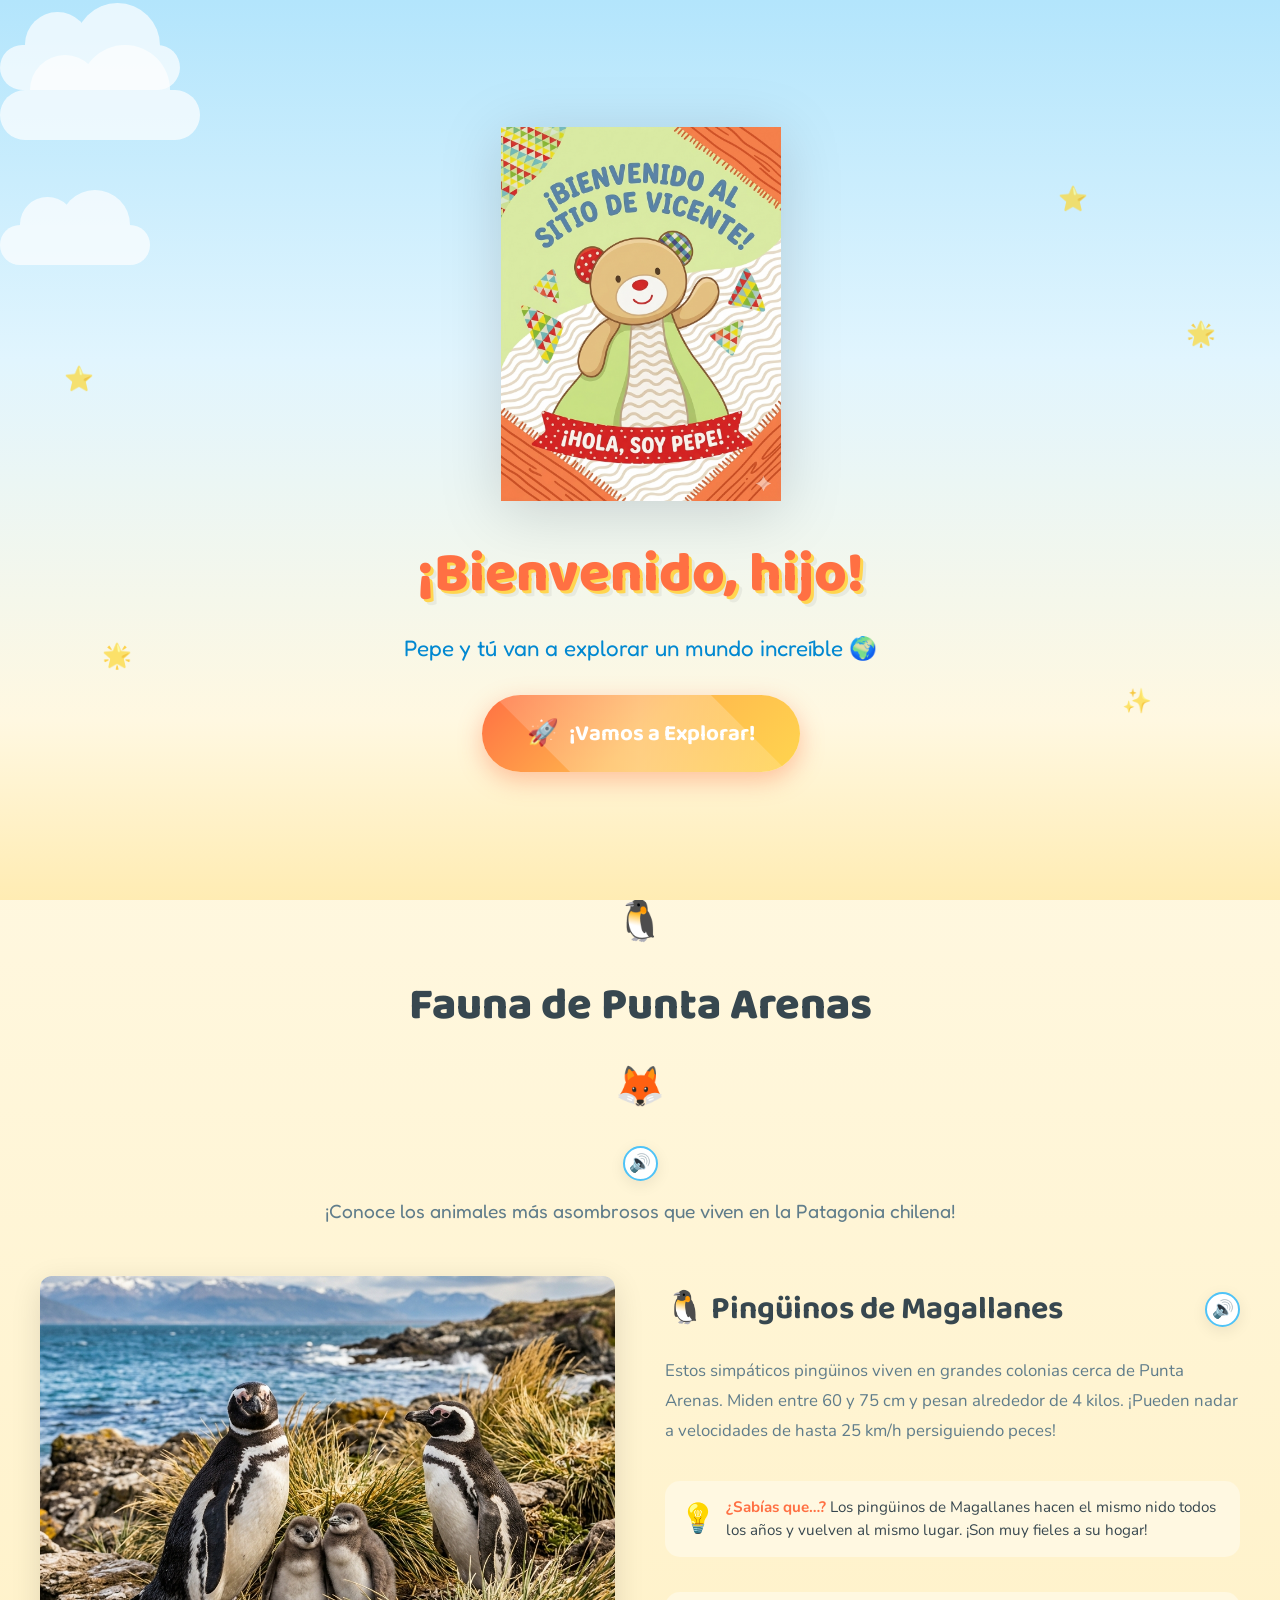
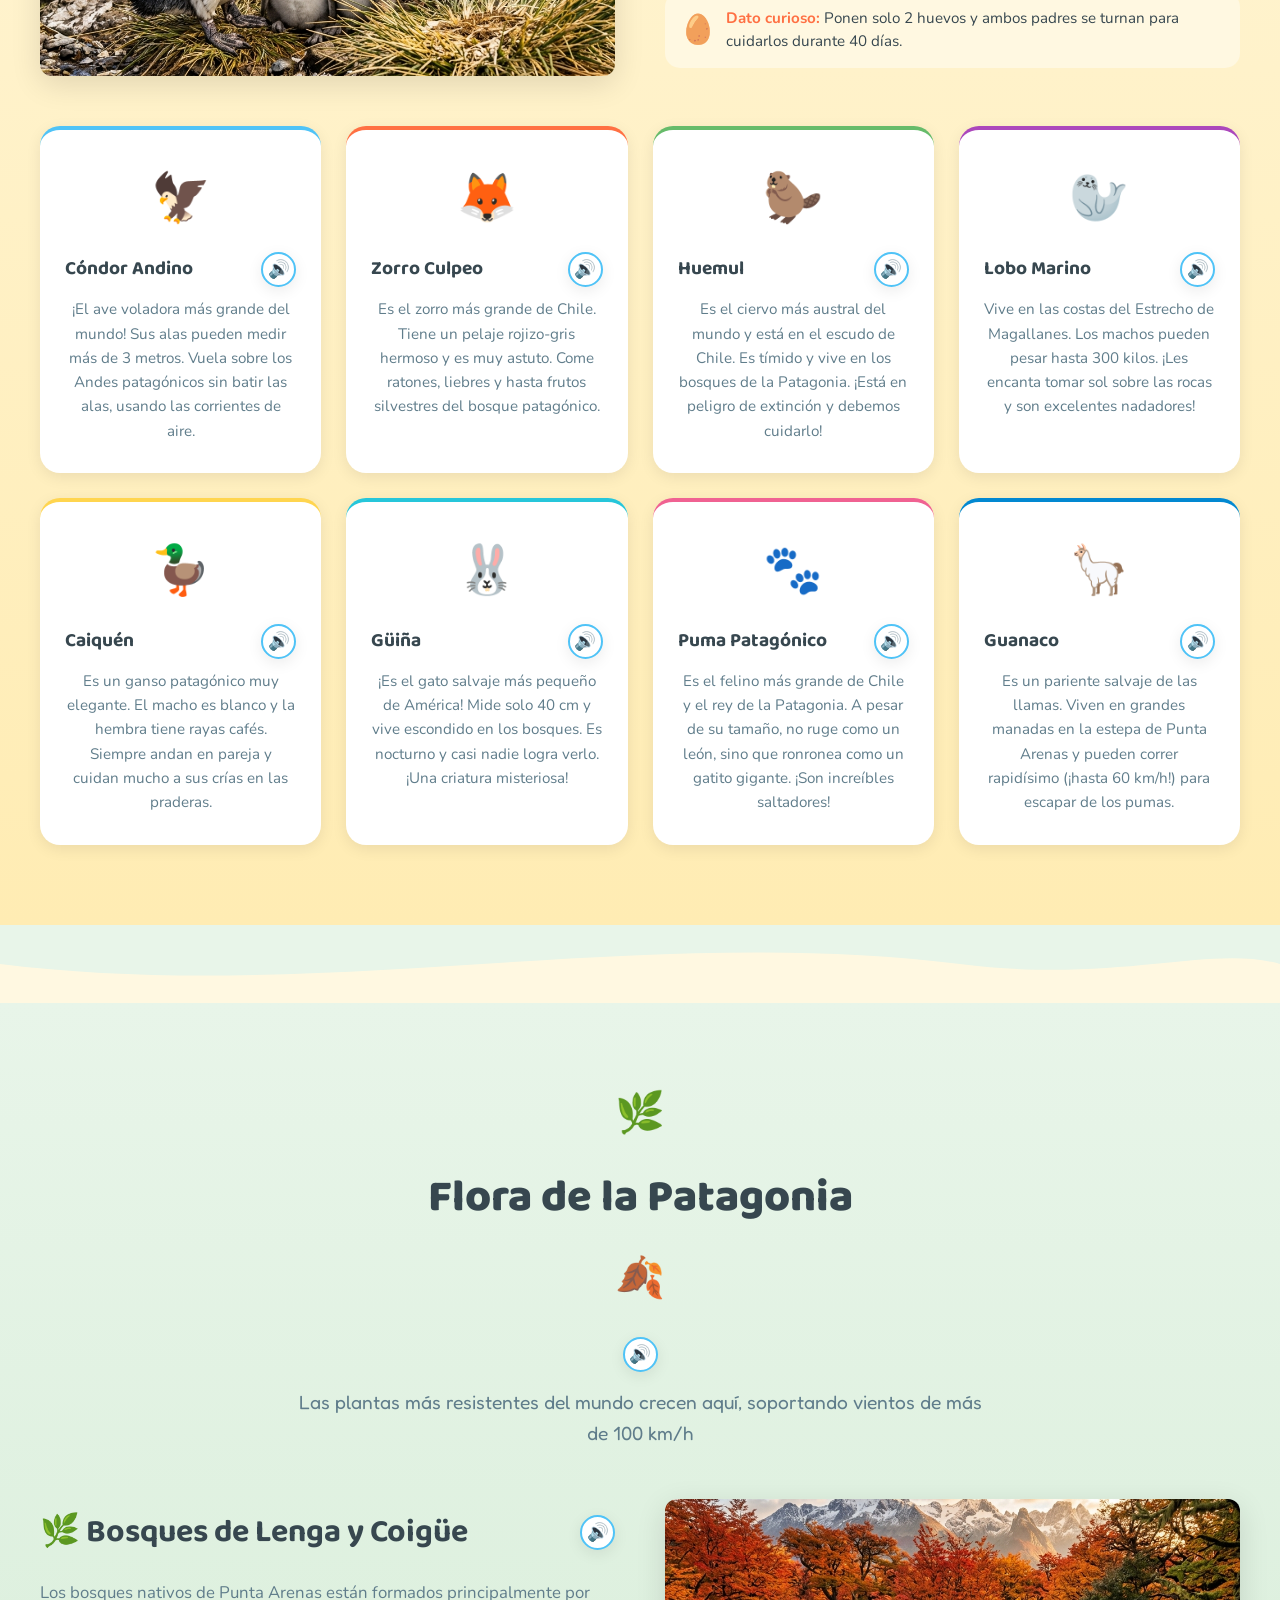
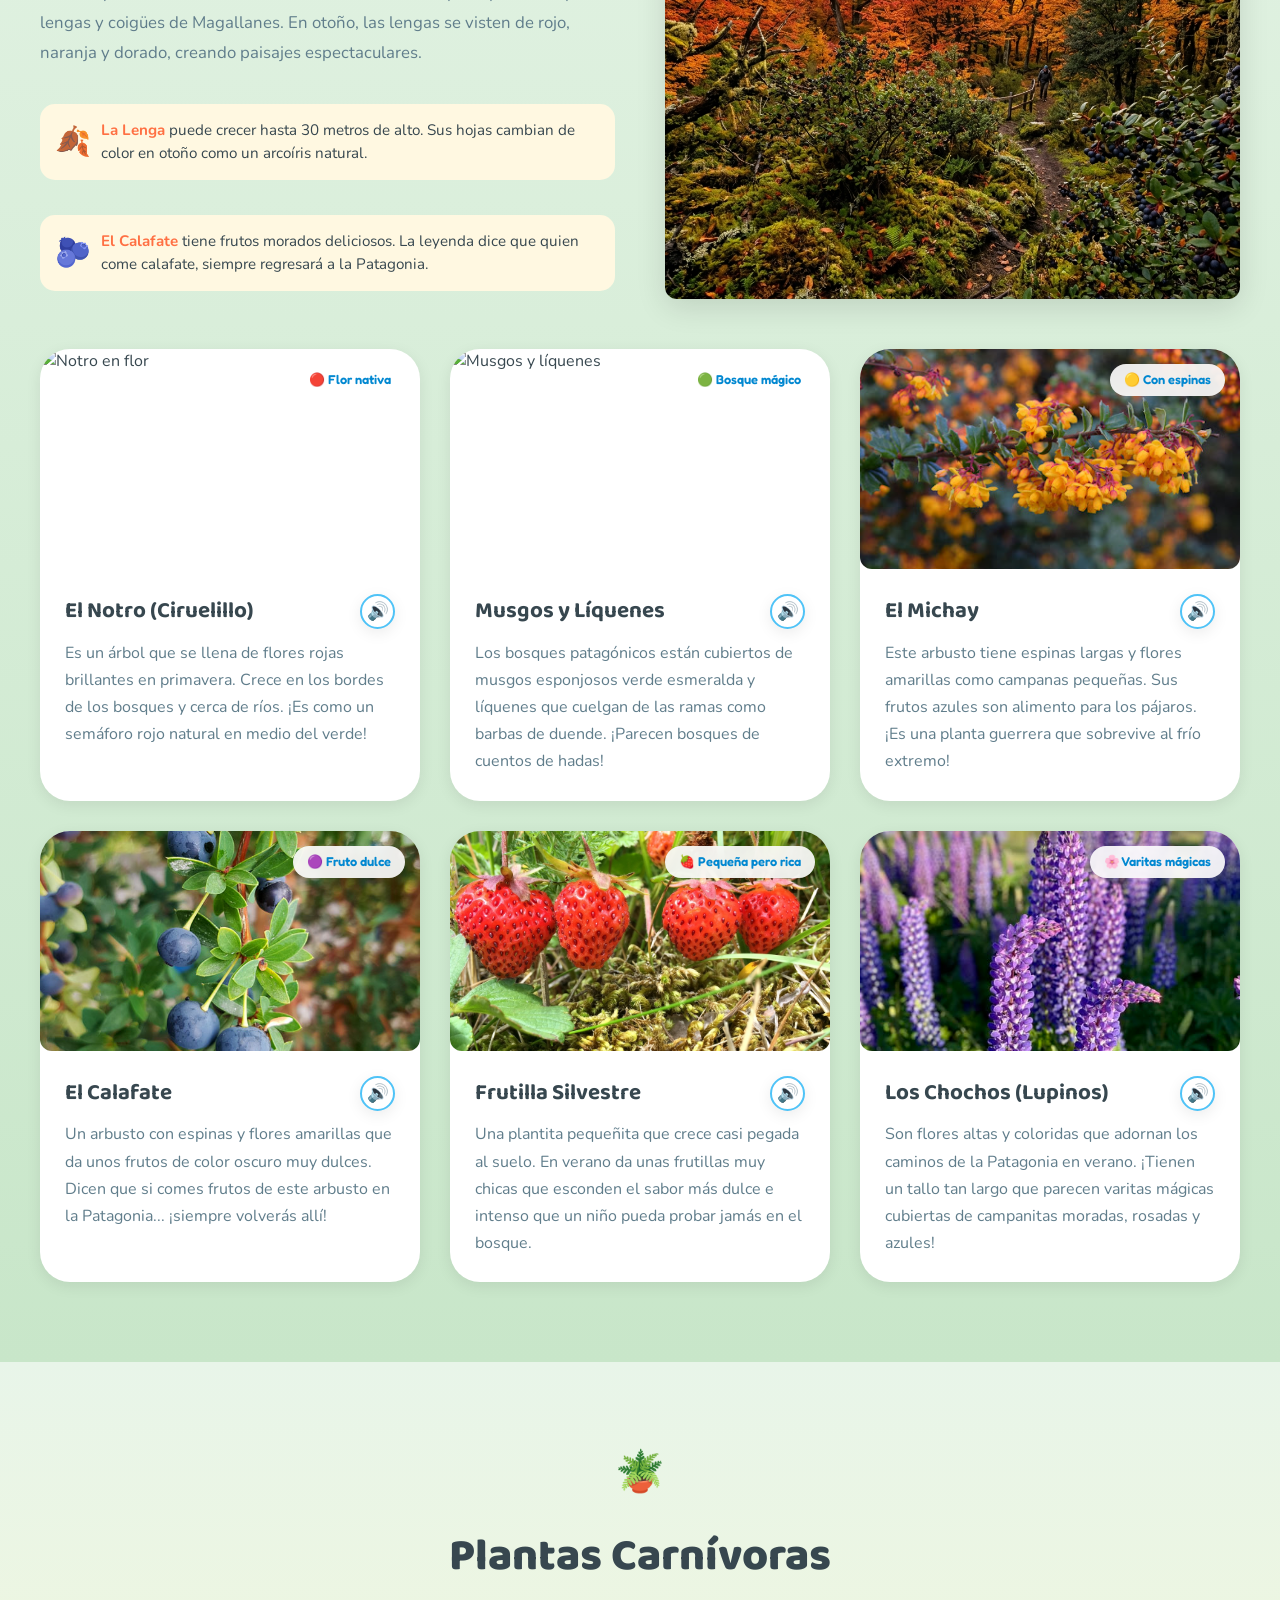
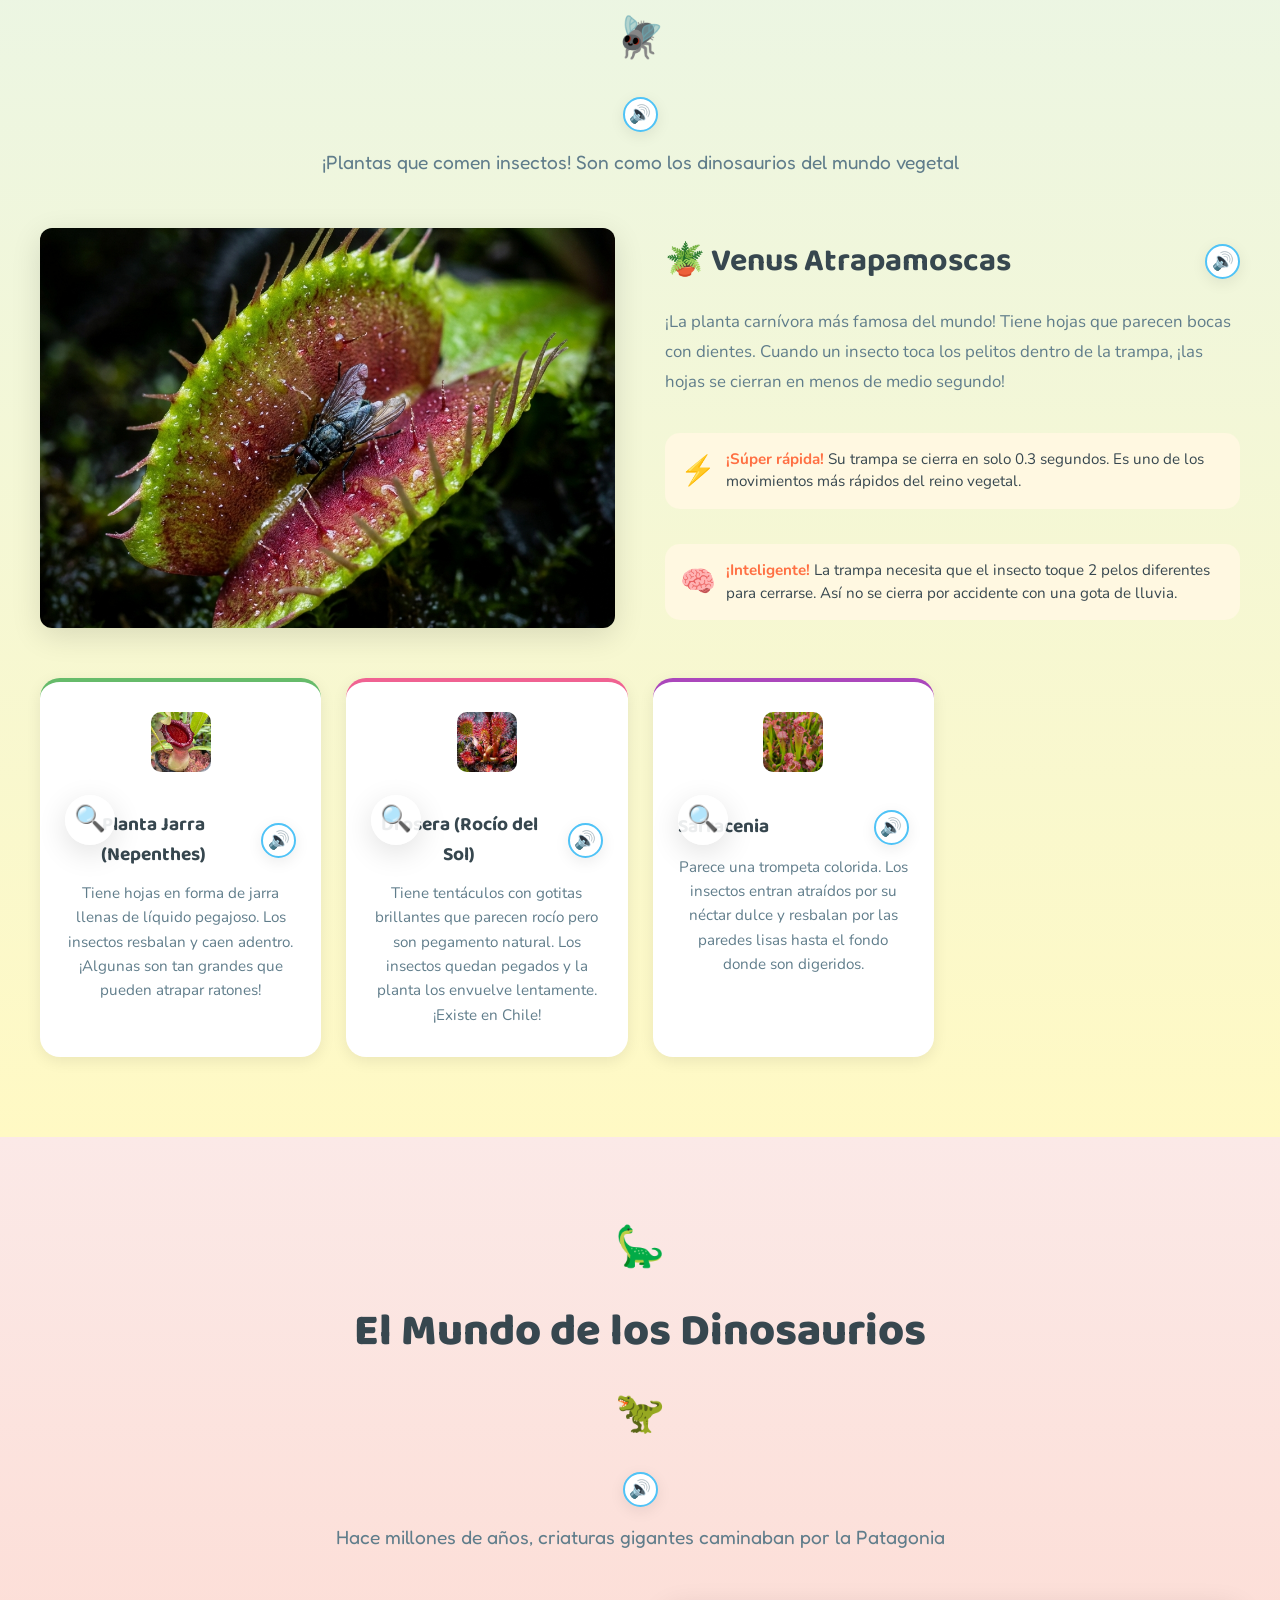
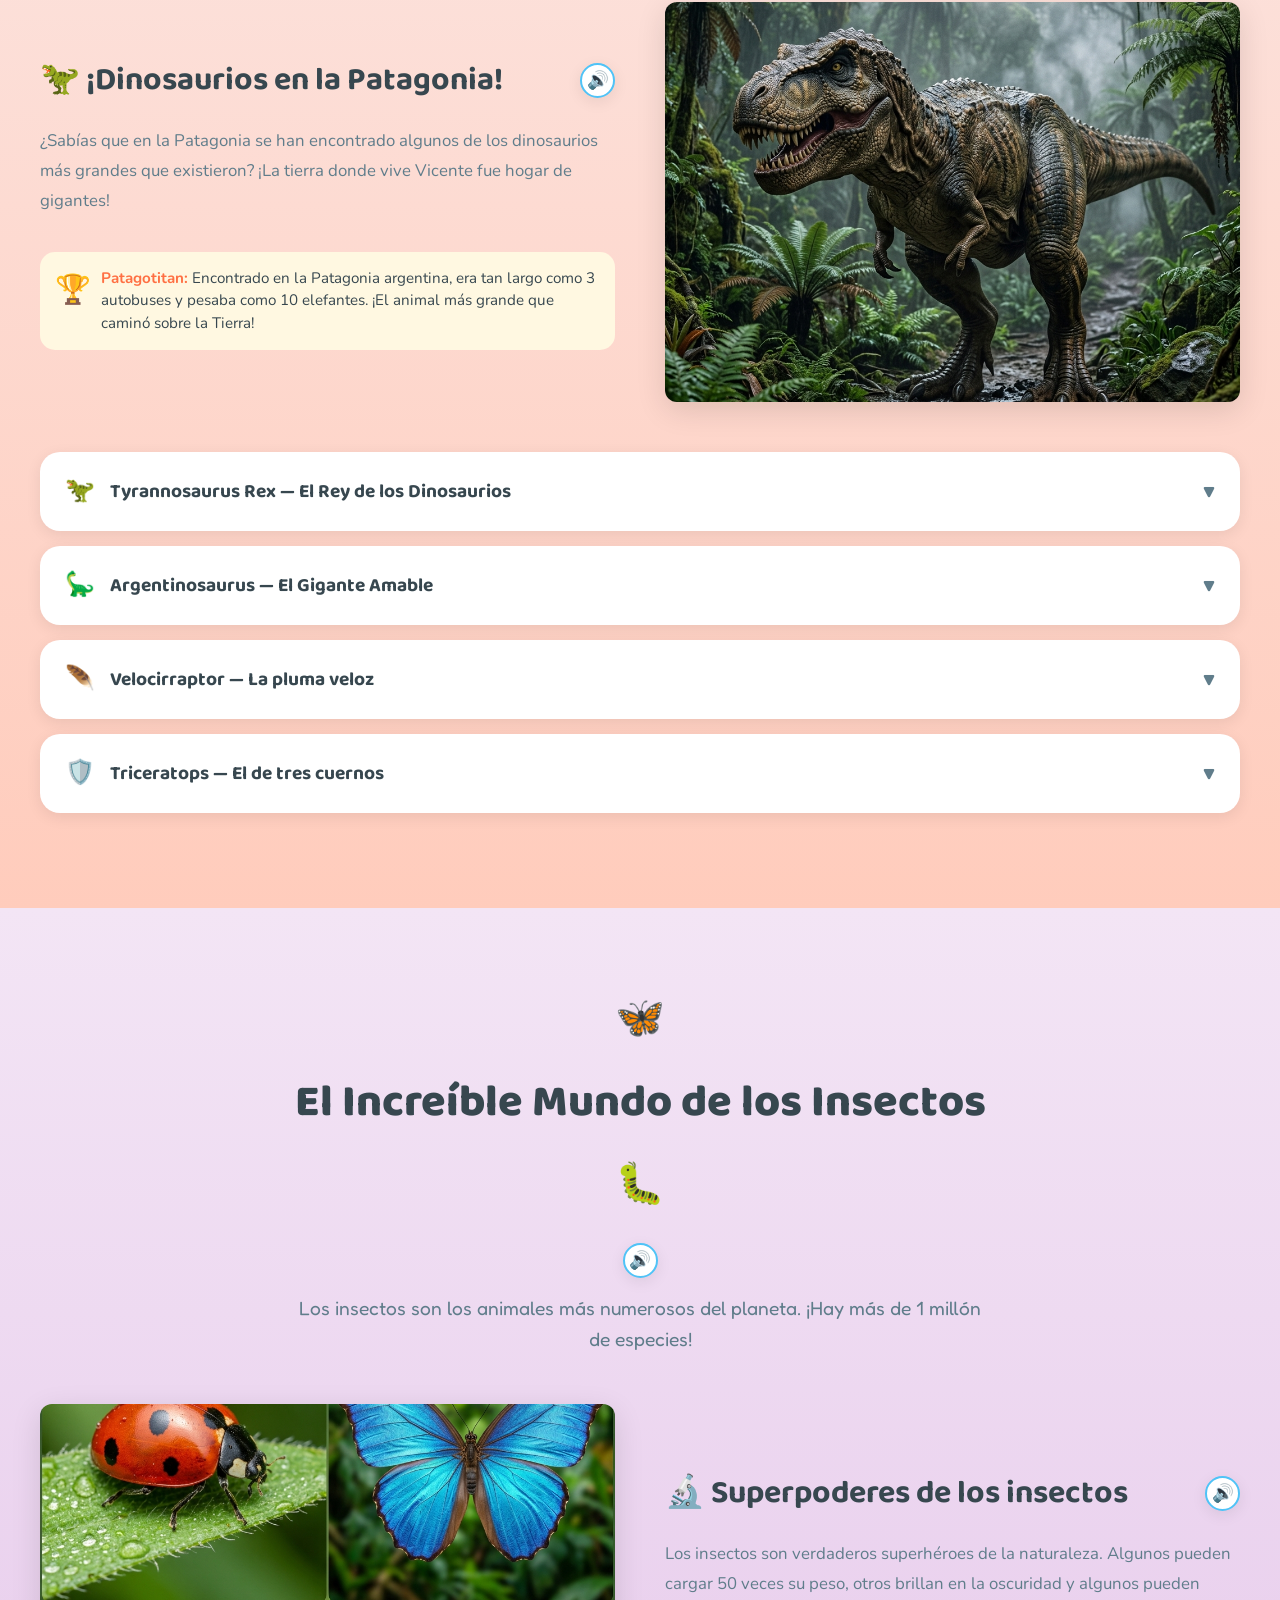
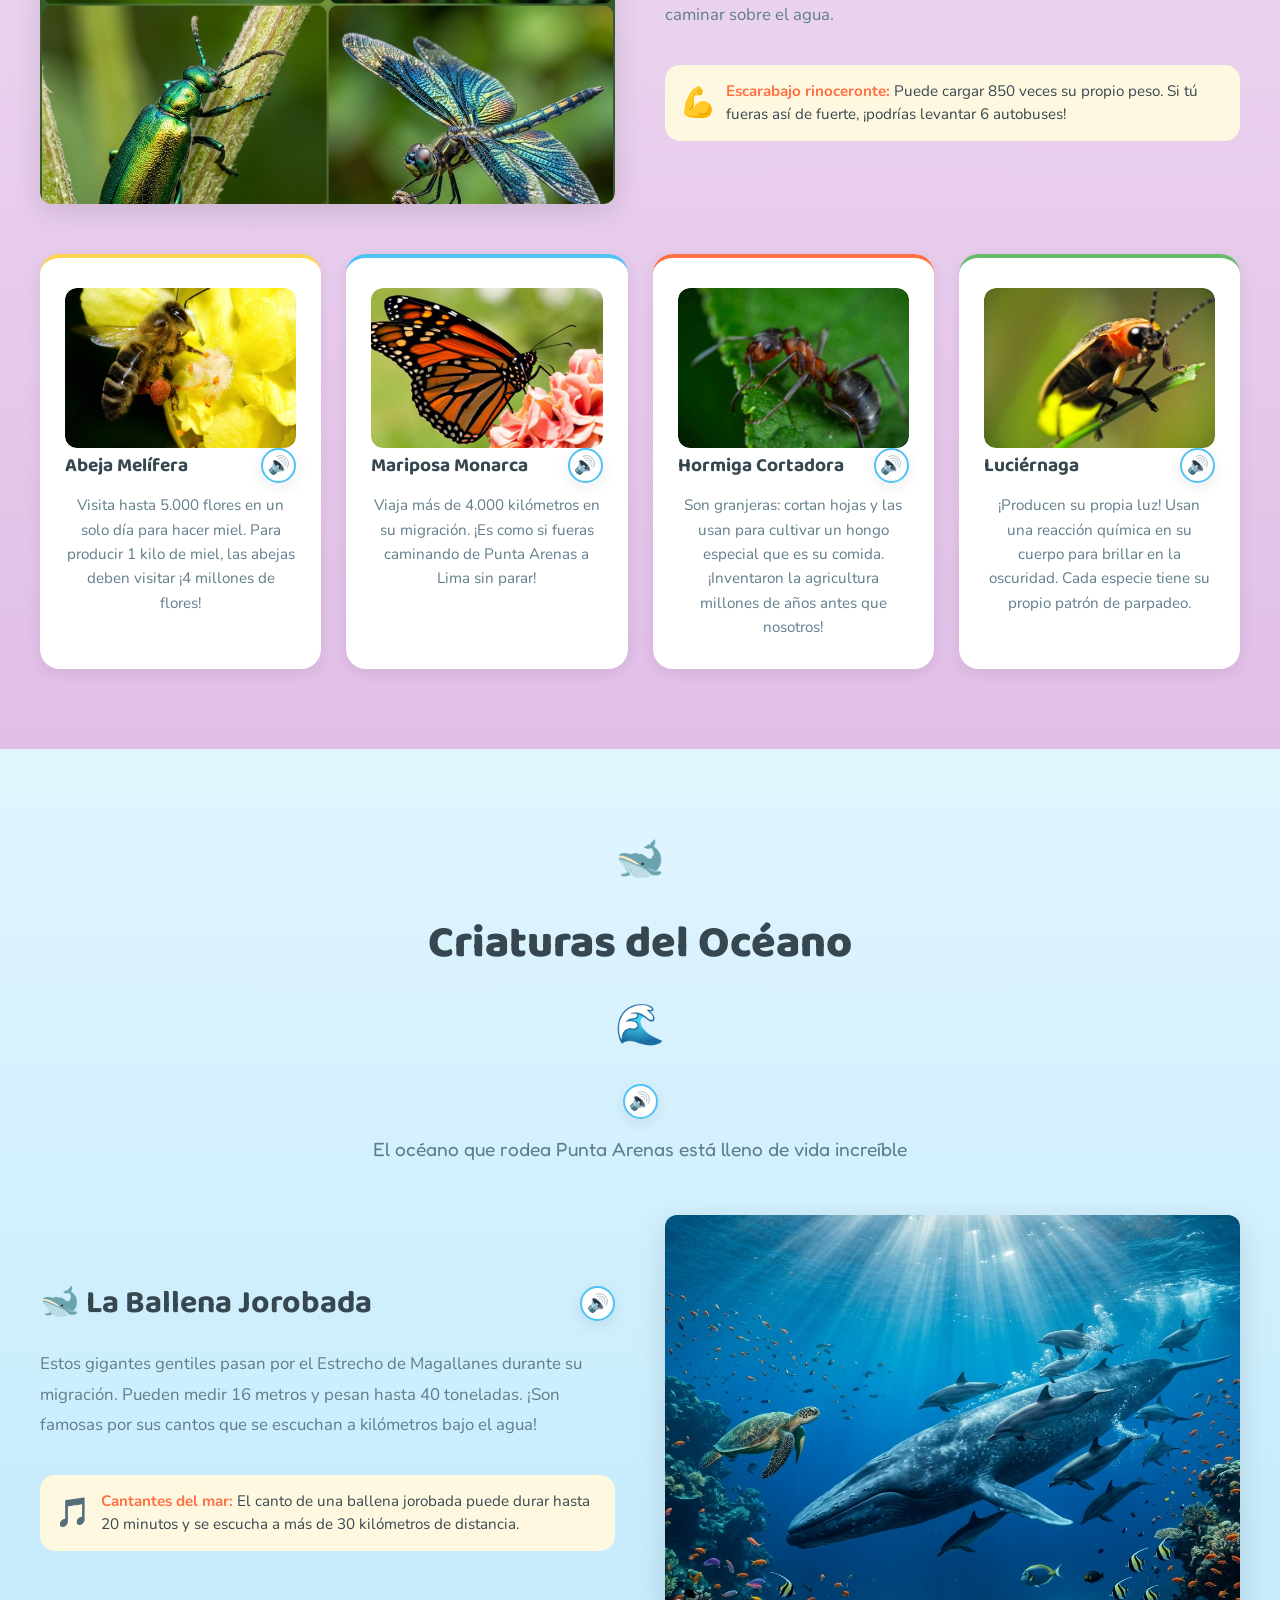
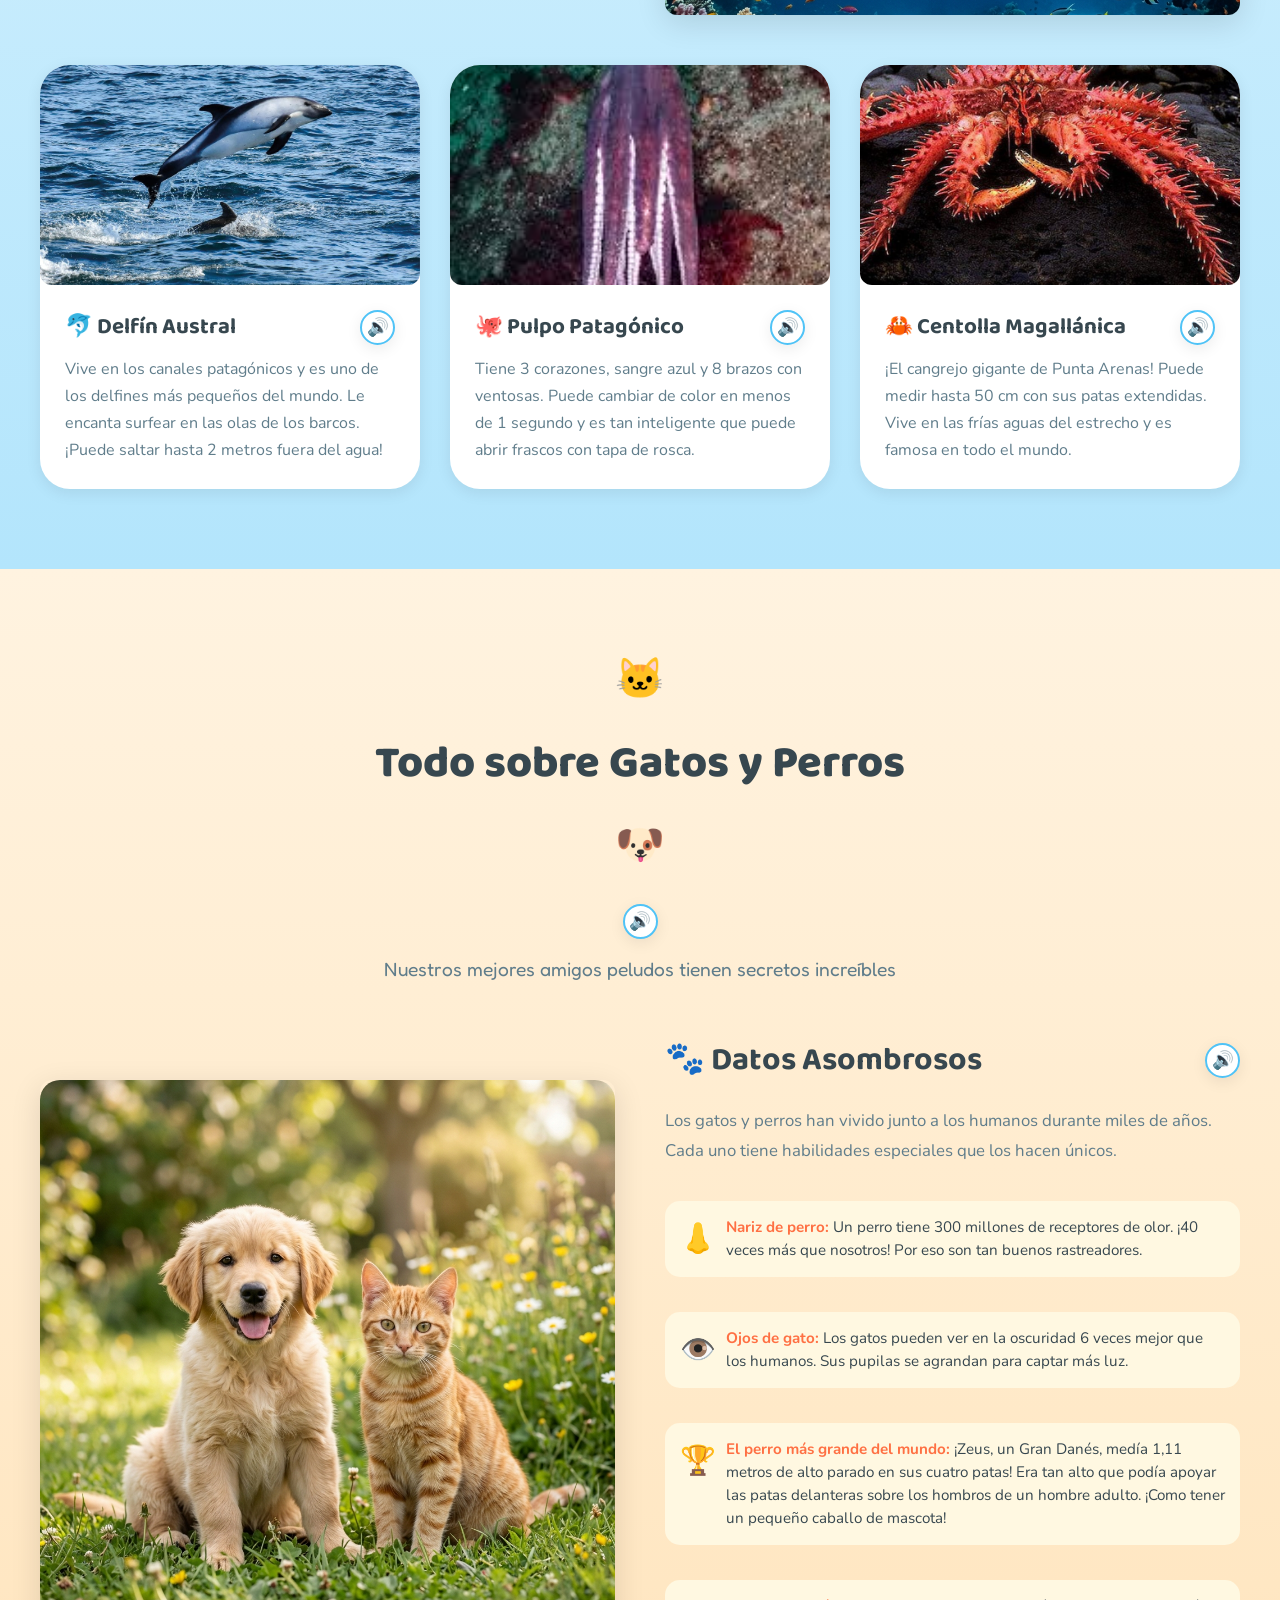
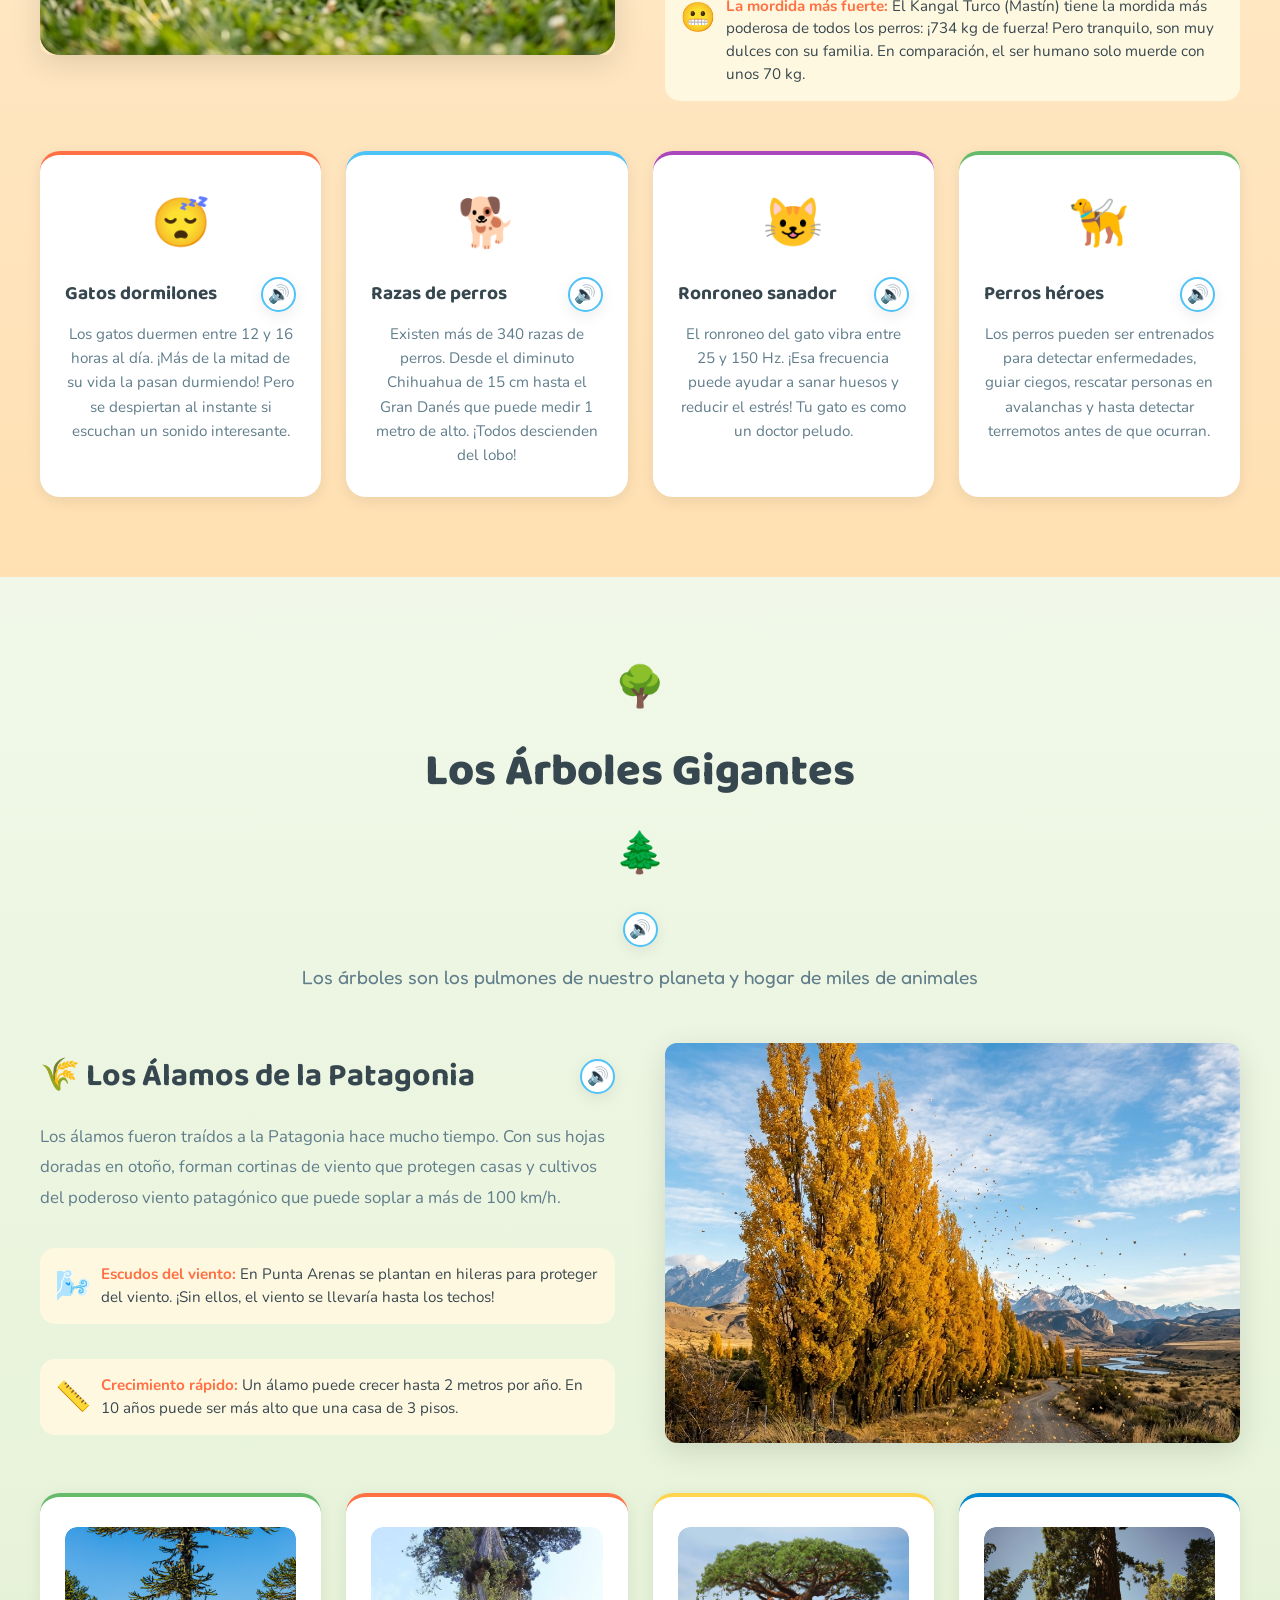
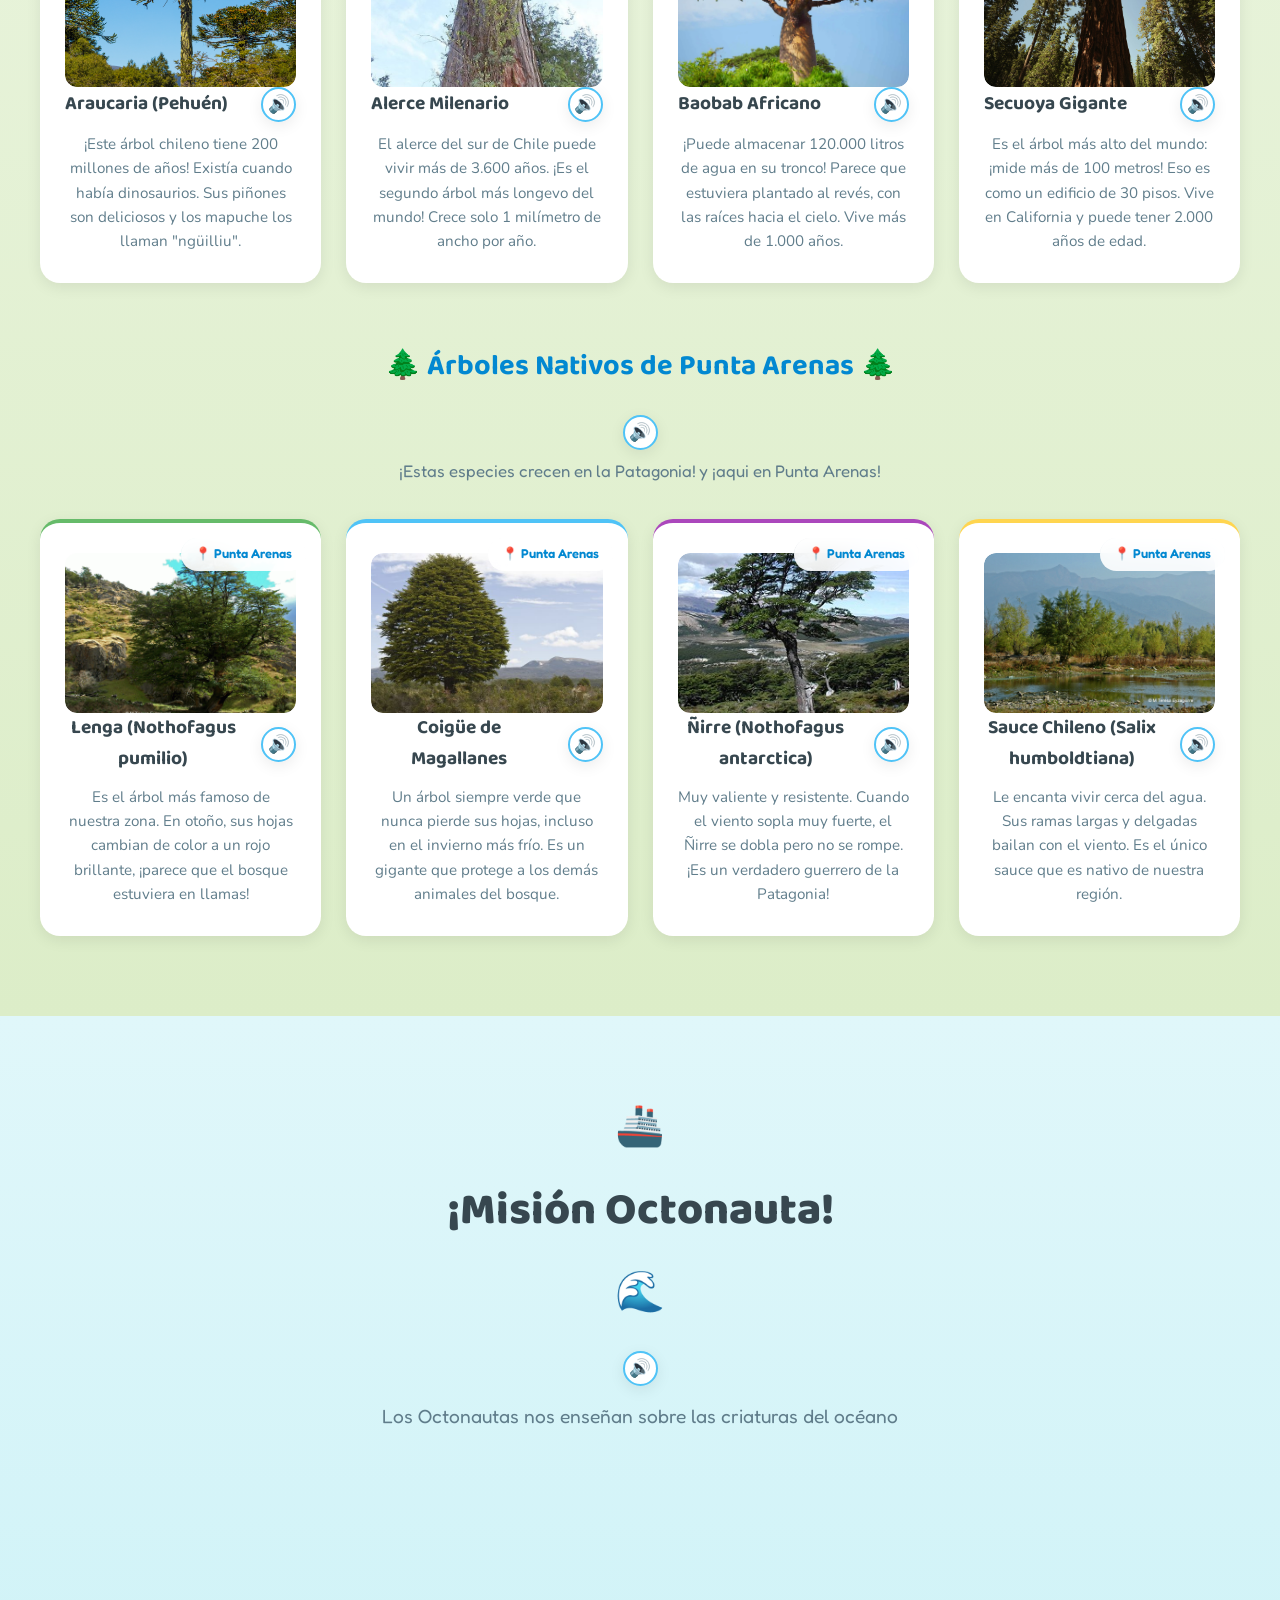
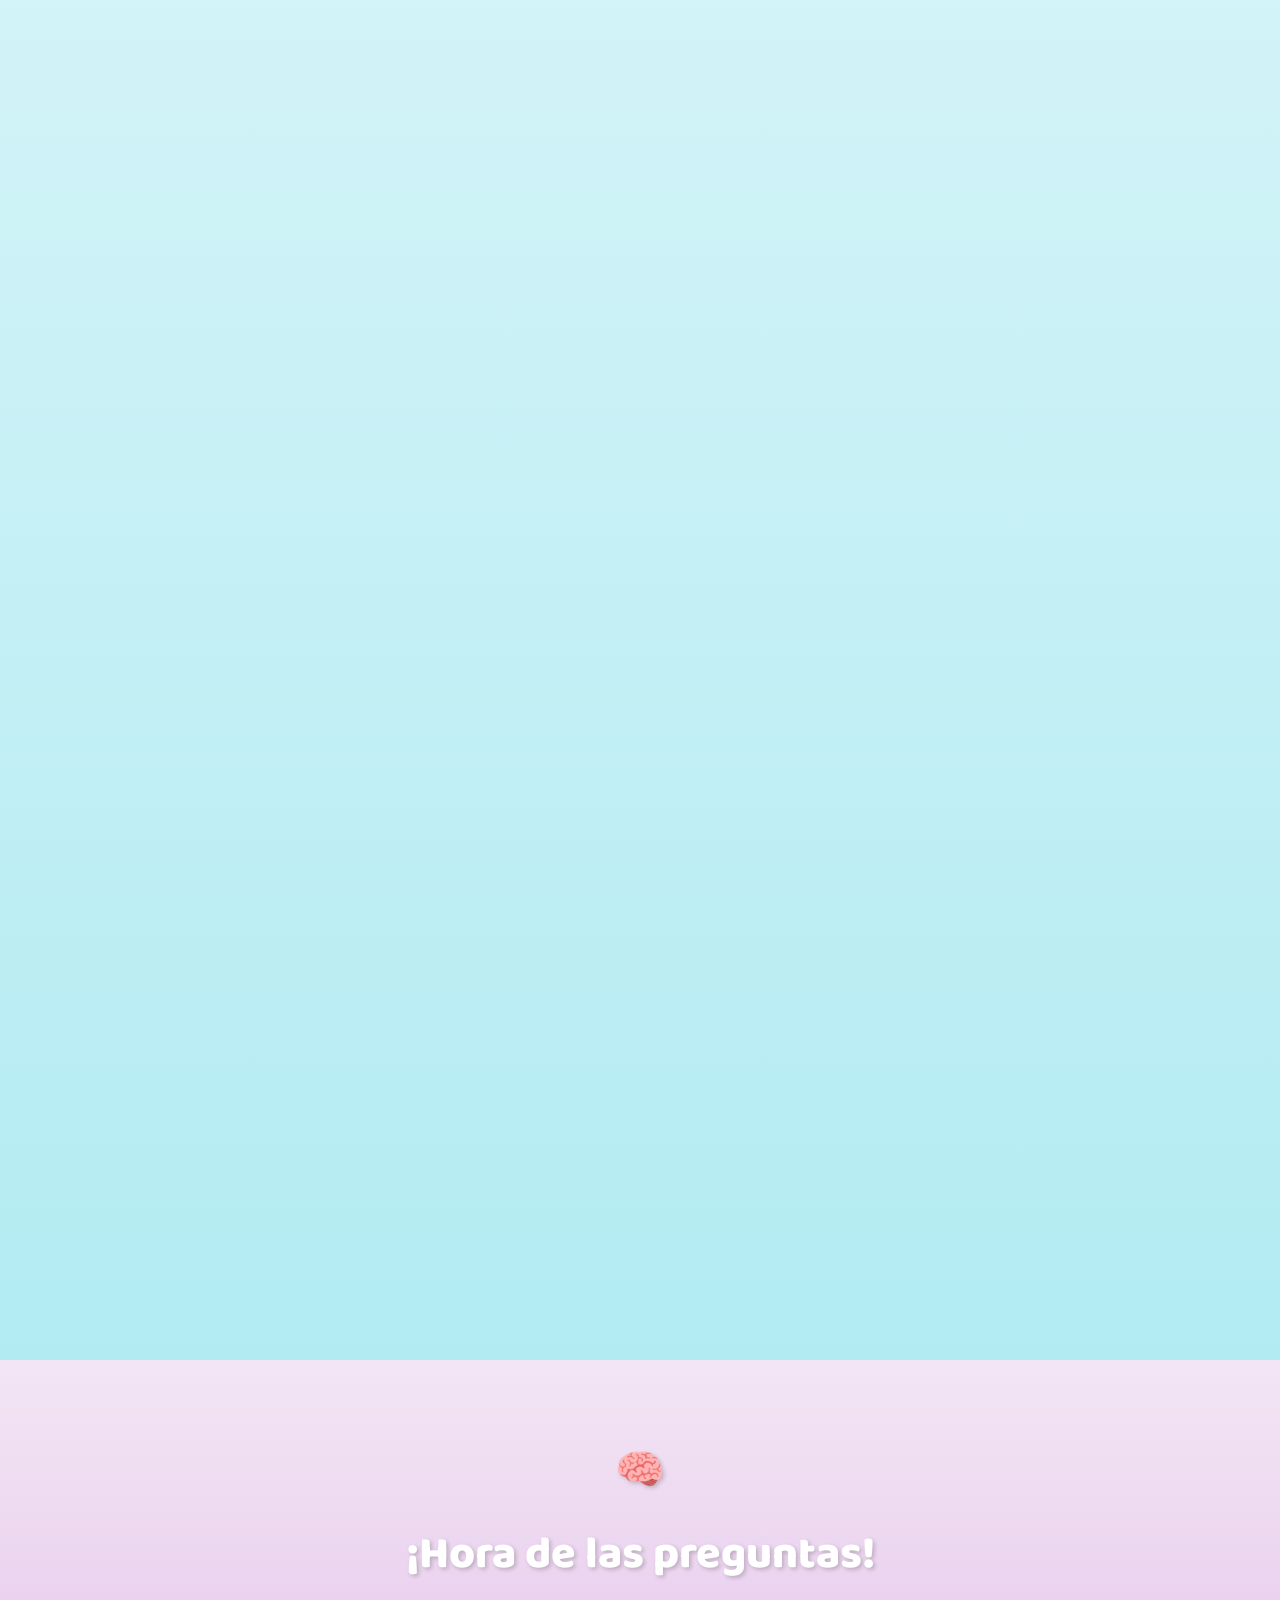
==== index.html @ f77f6212 "Finalizacion de El Mundo de Vicente: narradores, optimizacion visual y flora local" ====
<!DOCTYPE html>
<html lang="es">
<head>
  <meta charset="UTF-8">
  <meta name="viewport" content="width=device-width, initial-scale=1.0">
  <meta name="description" content="El Mundo de Vicente - Página educativa interactiva sobre naturaleza, animales y ciencia para niños">
  <title>🌎 El Mundo de Vicente</title>
  <link rel="stylesheet" href="style.css">
</head>
<body>

<!-- ========== PANTALLA DE BIENVENIDA ========== -->
<div id="pantalla-bienvenida">
  <div class="bienvenida-nubes">
    <div class="nube nube-1"></div>
    <div class="nube nube-2"></div>
    <div class="nube nube-3"></div>
  </div>
  <span class="estrella-deco">⭐</span>
  <span class="estrella-deco">🌟</span>
  <span class="estrella-deco">✨</span>
  <span class="estrella-deco">⭐</span>
  <span class="estrella-deco">🌟</span>
  <span class="estrella-deco">✨</span>
  <div class="bienvenida-contenido">
    <img src="img/pepe-vienvenida.png" alt="Pepe te da la bienvenida" class="pepe-bienvenida">
    <h1 class="bienvenida-titulo">¡Bienvenido, hijo!</h1>
    <p class="bienvenida-subtitulo">Pepe y tú van a explorar un mundo increíble 🌍</p>
    <button class="btn-explorar" onclick="cerrarBienvenida()">
      <span class="emoji-cohete">🚀</span> ¡Vamos a Explorar!
    </button>
  </div>
</div>

<!-- ========== NAVEGACIÓN ========== -->
<nav class="nav-principal" id="nav">
  <div class="nav-contenido">
    <a href="#" class="nav-logo">
      <img src="img/png-pepe.png" alt="Pepe">
      <span class="nav-logo-texto">Mundo de Vicente</span>
    </a>
    <button class="nav-hamburguesa" onclick="toggleMenu()" aria-label="Menú">☰</button>
    <ul class="nav-menu" id="navMenu">
      <li><a href="#fauna"><span class="nav-emoji">🐧</span> Fauna</a></li>
      <li><a href="#flora"><span class="nav-emoji">🌿</span> Flora</a></li>
      <li><a href="#dinosaurios"><span class="nav-emoji">🦕</span> Dinos</a></li>
      <li><a href="#insectos"><span class="nav-emoji">🦋</span> Insectos</a></li>
      <li><a href="#marinos"><span class="nav-emoji">🐋</span> Océano</a></li>
      <li><a href="#mascotas"><span class="nav-emoji">🐱</span> Mascotas</a></li>
      <li><a href="#arboles"><span class="nav-emoji">🌳</span> Árboles</a></li>
      <li><a href="#octonautas"><span class="nav-emoji">🚢</span> Octonautas</a></li>
      <li><a href="#quiz"><span class="nav-emoji">🧠</span> Quiz</a></li>
    </ul>
  </div>
</nav>

<!-- ========== HERO ========== -->
<header class="hero">
  <div class="hero-burbujas">
    <div class="burbuja"></div><div class="burbuja"></div><div class="burbuja"></div>
    <div class="burbuja"></div><div class="burbuja"></div><div class="burbuja"></div>
  </div>
  <div class="hero-contenido">
    <img src="img/png-pepe.png" alt="Pepe" class="hero-pepe">
    <h1 class="hero-titulo">🌎 !hola chancho¡🌎<br>🌎¡Explora el Mundo con Pepe! 🌎</h1>
    
    <!-- Botón de Audio Personalizado de Papá -->
    <button class="btn-audio-especial" id="btnAudioPapa" onclick="reproducirAudioPapa()">
      🔊 ¡Escucha el saludo de Papá!
    </button>
    
    <p class="hero-subtitulo">Descubre los animales, plantas y secretos más increíbles de Punta Arenas, la Patagonia y todo el planeta</p>
  </div>
  <svg class="hero-montaña" viewBox="0 0 1440 200" preserveAspectRatio="none" style="position:absolute;bottom:0;width:100%">
    <path fill="#E8F5E9" d="M0,120 C200,40 400,160 600,80 C800,0 1000,140 1200,60 C1300,20 1400,80 1440,50 L1440,200 L0,200 Z"></path>
  </svg>
</header>

<!-- ========== FAUNA DE PUNTA ARENAS ========== -->
<section class="seccion seccion-fauna" id="fauna">
  <div class="seccion-contenido">
    <h2 class="seccion-titulo">
      <span class="emoji-titulo">🐧</span> Fauna de Punta Arenas <span class="emoji-titulo">🦊</span>
    </h2>
    <p class="seccion-subtitulo">¡Conoce los animales más asombrosos que viven en la Patagonia chilena!</p>

    <div class="destacada-layout aparicion">
      <div class="destacada-imagen">
        <img src="img/pinguinos-magallanes.png" alt="Pingüinos de Magallanes">
      </div>
      <div class="destacada-info">
        <h3>🐧 Pingüinos de Magallanes</h3>
        <p>Estos simpáticos pingüinos viven en grandes colonias cerca de Punta Arenas. Miden entre 60 y 75 cm y pesan alrededor de 4 kilos. ¡Pueden nadar a velocidades de hasta 25 km/h persiguiendo peces!</p>
        <div class="tarjeta-dato">
          <span class="dato-emoji">💡</span>
          <div class="dato-texto"><strong>¿Sabías que…?</strong> Los pingüinos de Magallanes hacen el mismo nido todos los años y vuelven al mismo lugar. ¡Son muy fieles a su hogar!</div>
        </div>
        <div class="tarjeta-dato">
          <span class="dato-emoji">🥚</span>
          <div class="dato-texto"><strong>Dato curioso:</strong> Ponen solo 2 huevos y ambos padres se turnan para cuidarlos durante 40 días.</div>
        </div>
      </div>
    </div>

    <div class="datos-curiosos-grid" style="margin-top:50px;">
      <div class="dato-curioso color-cielo aparicion">
        <span class="dato-icono">🦅</span>
        <h4>Cóndor Andino</h4>
        <p>¡El ave voladora más grande del mundo! Sus alas pueden medir más de 3 metros. Vuela sobre los Andes patagónicos sin batir las alas, usando las corrientes de aire.</p>
      </div>
      <div class="dato-curioso color-coral aparicion">
        <span class="dato-icono">🦊</span>
        <h4>Zorro Culpeo</h4>
        <p>Es el zorro más grande de Chile. Tiene un pelaje rojizo-gris hermoso y es muy astuto. Come ratones, liebres y hasta frutos silvestres del bosque patagónico.</p>
      </div>
      <div class="dato-curioso color-hierba aparicion">
        <span class="dato-icono">🦫</span>
        <h4>Huemul</h4>
        <p>Es el ciervo más austral del mundo y está en el escudo de Chile. Es tímido y vive en los bosques de la Patagonia. ¡Está en peligro de extinción y debemos cuidarlo!</p>
      </div>
      <div class="dato-curioso color-lavanda aparicion">
        <span class="dato-icono">🦭</span>
        <h4>Lobo Marino</h4>
        <p>Vive en las costas del Estrecho de Magallanes. Los machos pueden pesar hasta 300 kilos. ¡Les encanta tomar sol sobre las rocas y son excelentes nadadores!</p>
      </div>
      <div class="dato-curioso color-sol aparicion">
        <span class="dato-icono">🦆</span>
        <h4>Caiquén</h4>
        <p>Es un ganso patagónico muy elegante. El macho es blanco y la hembra tiene rayas cafés. Siempre andan en pareja y cuidan mucho a sus crías en las praderas.</p>
      </div>
      <div class="dato-curioso color-turquesa aparicion">
        <span class="dato-icono">🐰</span>
        <h4>Güiña</h4>
        <p>¡Es el gato salvaje más pequeño de América! Mide solo 40 cm y vive escondido en los bosques. Es nocturno y casi nadie logra verlo. ¡Una criatura misteriosa!</p>
      </div>
      <div class="dato-curioso color-rosa aparicion">
        <span class="dato-icono">🐾</span>
        <h4>Puma Patagónico</h4>
        <p>Es el felino más grande de Chile y el rey de la Patagonia. A pesar de su tamaño, no ruge como un león, sino que ronronea como un gatito gigante. ¡Son increíbles saltadores!</p>
      </div>
      <div class="dato-curioso color-oceano aparicion">
        <span class="dato-icono">🦙</span>
        <h4>Guanaco</h4>
        <p>Es un pariente salvaje de las llamas. Viven en grandes manadas en la estepa de Punta Arenas y pueden correr rapidísimo (¡hasta 60 km/h!) para escapar de los pumas.</p>
      </div>
    </div>
  </div>
</section>

<!-- Separador -->
<div class="separador-onda">
  <svg viewBox="0 0 1440 80" preserveAspectRatio="none">
    <path fill="#E8F5E9" d="M0,40 C360,80 720,0 1080,40 C1260,60 1360,20 1440,40 L1440,0 L0,0 Z"></path>
  </svg>
</div>

<!-- ========== FLORA NATIVA ========== -->
<section class="seccion seccion-flora" id="flora">
  <div class="seccion-contenido">
    <h2 class="seccion-titulo">
      <span class="emoji-titulo">🌿</span> Flora de la Patagonia <span class="emoji-titulo">🍂</span>
    </h2>
    <p class="seccion-subtitulo">Las plantas más resistentes del mundo crecen aquí, soportando vientos de más de 100 km/h</p>

    <div class="destacada-layout aparicion">
      <div class="destacada-info">
        <h3>🌿 Bosques de Lenga y Coigüe</h3>
        <p>Los bosques nativos de Punta Arenas están formados principalmente por lengas y coigües de Magallanes. En otoño, las lengas se visten de rojo, naranja y dorado, creando paisajes espectaculares.</p>
        <div class="tarjeta-dato">
          <span class="dato-emoji">🍂</span>
          <div class="dato-texto"><strong>La Lenga</strong> puede crecer hasta 30 metros de alto. Sus hojas cambian de color en otoño como un arcoíris natural.</div>
        </div>
        <div class="tarjeta-dato">
          <span class="dato-emoji">🫐</span>
          <div class="dato-texto"><strong>El Calafate</strong> tiene frutos morados deliciosos. La leyenda dice que quien come calafate, siempre regresará a la Patagonia.</div>
        </div>
      </div>
      <div class="destacada-imagen">
        <img src="img/flora-punta-arenas.png" alt="Flora nativa de Punta Arenas">
      </div>
    </div>

    <div class="tarjeta-grid" style="margin-top:50px;">
      <div class="tarjeta aparicion">
        <div class="tarjeta-imagen"><img src="img/flora-notro.png" alt="Notro en flor"></div>
        <div class="tarjeta-cuerpo">
          <div class="tarjeta-etiqueta">🔴 Flor nativa</div>
          <h3 class="tarjeta-titulo">El Notro (Ciruelillo)</h3>
          <p class="tarjeta-texto">Es un árbol que se llena de flores rojas brillantes en primavera. Crece en los bordes de los bosques y cerca de ríos. ¡Es como un semáforo rojo natural en medio del verde!</p>
        </div>
      </div>
      <div class="tarjeta aparicion">
        <div class="tarjeta-imagen"><img src="img/flora-musgos.png" alt="Musgos y líquenes"></div>
        <div class="tarjeta-cuerpo">
          <div class="tarjeta-etiqueta">🟢 Bosque mágico</div>
          <h3 class="tarjeta-titulo">Musgos y Líquenes</h3>
          <p class="tarjeta-texto">Los bosques patagónicos están cubiertos de musgos esponjosos verde esmeralda y líquenes que cuelgan de las ramas como barbas de duende. ¡Parecen bosques de cuentos de hadas!</p>
        </div>
      </div>
      <div class="tarjeta aparicion">
        <div class="tarjeta-imagen"><img src="img/flora-michay.JPG" alt="Michay"></div>
        <div class="tarjeta-cuerpo">
          <div class="tarjeta-etiqueta">🟡 Con espinas</div>
          <h3 class="tarjeta-titulo">El Michay</h3>
          <p class="tarjeta-texto">Este arbusto tiene espinas largas y flores amarillas como campanas pequeñas. Sus frutos azules son alimento para los pájaros. ¡Es una planta guerrera que sobrevive al frío extremo!</p>
        </div>
      </div>
      <div class="tarjeta aparicion">
        <div class="tarjeta-imagen"><img src="img/flora-calafate.jpg" alt="Fruto del Calafate"></div>
        <div class="tarjeta-cuerpo">
          <div class="tarjeta-etiqueta">🟣 Fruto dulce</div>
          <h3 class="tarjeta-titulo">El Calafate</h3>
          <p class="tarjeta-texto">Un arbusto con espinas y flores amarillas que da unos frutos de color oscuro muy dulces. Dicen que si comes frutos de este arbusto en la Patagonia... ¡siempre volverás allí!</p>
        </div>
      </div>
      <div class="tarjeta aparicion">
        <div class="tarjeta-imagen"><img src="img/flora-frutilla.jpeg" alt="Frutilla silvestre"></div>
        <div class="tarjeta-cuerpo">
          <div class="tarjeta-etiqueta">🍓 Pequeña pero rica</div>
          <h3 class="tarjeta-titulo">Frutilla Silvestre</h3>
          <p class="tarjeta-texto">Una plantita pequeñita que crece casi pegada al suelo. En verano da unas frutillas muy chicas que esconden el sabor más dulce e intenso que un niño pueda probar jamás en el bosque.</p>
        </div>
      </div>
      <div class="tarjeta aparicion">
        <div class="tarjeta-imagen"><img src="img/flora-chocho.jpg" alt="Chochos patagónicos"></div>
        <div class="tarjeta-cuerpo">
          <div class="tarjeta-etiqueta">🌸 Varitas mágicas</div>
          <h3 class="tarjeta-titulo">Los Chochos (Lupinos)</h3>
          <p class="tarjeta-texto">Son flores altas y coloridas que adornan los caminos de la Patagonia en verano. ¡Tienen un tallo tan largo que parecen varitas mágicas cubiertas de campanitas moradas, rosadas y azules!</p>
        </div>
      </div>
    </div>
  </div>
</section>

<!-- ========== PLANTAS CARNÍVORAS ========== -->
<section class="seccion seccion-carnivoras" id="carnivoras">
  <div class="seccion-contenido">
    <h2 class="seccion-titulo">
      <span class="emoji-titulo">🪴</span> Plantas Carnívoras <span class="emoji-titulo">🪰</span>
    </h2>
    <p class="seccion-subtitulo">¡Plantas que comen insectos! Son como los dinosaurios del mundo vegetal</p>

    <div class="destacada-layout aparicion">
      <div class="destacada-imagen">
        <img src="img/planta-carnivora.png" alt="Venus atrapamoscas">
      </div>
      <div class="destacada-info">
        <h3>🪴 Venus Atrapamoscas</h3>
        <p>¡La planta carnívora más famosa del mundo! Tiene hojas que parecen bocas con dientes. Cuando un insecto toca los pelitos dentro de la trampa, ¡las hojas se cierran en menos de medio segundo!</p>
        <div class="tarjeta-dato">
          <span class="dato-emoji">⚡</span>
          <div class="dato-texto"><strong>¡Súper rápida!</strong> Su trampa se cierra en solo 0.3 segundos. Es uno de los movimientos más rápidos del reino vegetal.</div>
        </div>
        <div class="tarjeta-dato">
          <span class="dato-emoji">🧠</span>
          <div class="dato-texto"><strong>¡Inteligente!</strong> La trampa necesita que el insecto toque 2 pelos diferentes para cerrarse. Así no se cierra por accidente con una gota de lluvia.</div>
        </div>
      </div>
    </div>

    <div class="datos-curiosos-grid" style="margin-top:50px;">
      <div class="dato-curioso color-hierba aparicion">
        <span class="dato-icono"><img src="img/Nepenthes.jfif" alt="Planta Jarra" style="width:60px;height:60px;object-fit:cover;border-radius:10px;"></span>
        <h4>Planta Jarra (Nepenthes)</h4>
        <p>Tiene hojas en forma de jarra llenas de líquido pegajoso. Los insectos resbalan y caen adentro. ¡Algunas son tan grandes que pueden atrapar ratones!</p>
      </div>
      <div class="dato-curioso color-rosa aparicion">
        <span class="dato-icono"><img src="img/Drosera (Rocío del Sol).jfif" alt="Drosera" style="width:60px;height:60px;object-fit:cover;border-radius:10px;"></span>
        <h4>Drosera (Rocío del Sol)</h4>
        <p>Tiene tentáculos con gotitas brillantes que parecen rocío pero son pegamento natural. Los insectos quedan pegados y la planta los envuelve lentamente. ¡Existe en Chile!</p>
      </div>
      <div class="dato-curioso color-lavanda aparicion">
        <span class="dato-icono"><img src="img/Sarracenia.webp" alt="Sarracenia" style="width:60px;height:60px;object-fit:cover;border-radius:10px;"></span>
        <h4>Sarracenia</h4>
        <p>Parece una trompeta colorida. Los insectos entran atraídos por su néctar dulce y resbalan por las paredes lisas hasta el fondo donde son digeridos.</p>
      </div>
    </div>
  </div>
</section>

<!-- ========== DINOSAURIOS ========== -->
<section class="seccion seccion-dinosaurios" id="dinosaurios">
  <div class="seccion-contenido">
    <h2 class="seccion-titulo">
      <span class="emoji-titulo">🦕</span> El Mundo de los Dinosaurios <span class="emoji-titulo">🦖</span>
    </h2>
    <p class="seccion-subtitulo">Hace millones de años, criaturas gigantes caminaban por la Patagonia</p>

    <div class="destacada-layout aparicion">
      <div class="destacada-info">
        <h3>🦖 ¡Dinosaurios en la Patagonia!</h3>
        <p>¿Sabías que en la Patagonia se han encontrado algunos de los dinosaurios más grandes que existieron? ¡La tierra donde vive Vicente fue hogar de gigantes!</p>
        <div class="tarjeta-dato">
          <span class="dato-emoji">🏆</span>
          <div class="dato-texto"><strong>Patagotitan:</strong> Encontrado en la Patagonia argentina, era tan largo como 3 autobuses y pesaba como 10 elefantes. ¡El animal más grande que caminó sobre la Tierra!</div>
        </div>
      </div>
      <div class="destacada-imagen">
        <img src="img/dinosaurio.png" alt="Dinosaurio T-Rex">
      </div>
    </div>

    <div class="acordeon" style="margin-top:50px;">
      <div class="acordeon-item aparicion">
        <button class="acordeon-header" onclick="toggleAcordeon(this)">
          <span class="emoji-acordeon">🦖</span> Tyrannosaurus Rex — El Rey de los Dinosaurios
          <span class="flecha">▼</span>
        </button>
        <div class="acordeon-body">
          <div class="acordeon-contenido">
            <p>El T-Rex medía <strong>12 metros de largo</strong> y tenía dientes del tamaño de plátanos. A pesar de sus bracitos cortos, era el depredador más temible de su época. Podía morder con una fuerza de <strong>6 toneladas</strong>, suficiente para aplastar un auto.</p>
            <p>🦷 Tenía más de 50 dientes que se reemplazaban constantemente. ¡Si se le caía uno, le crecía otro!</p>
          </div>
        </div>
      </div>
      <div class="acordeon-item aparicion">
        <button class="acordeon-header" onclick="toggleAcordeon(this)">
          <span class="emoji-acordeon">🦕</span> Argentinosaurus — El Gigante Amable
          <span class="flecha">▼</span>
        </button>
        <div class="acordeon-body">
          <div class="acordeon-contenido">
            <p>Este gigante herbívoro medía <strong>35 metros de largo</strong> y pesaba unas 70 toneladas. ¡Era tan alto como un edificio de 7 pisos! Comía plantas todo el día y vivía en manadas para protegerse.</p>
            <p>🥬 Necesitaba comer más de 400 kilos de plantas cada día. ¡Imagina cuánta ensalada es eso!</p>
          </div>
        </div>
      </div>
      <div class="acordeon-item aparicion">
        <button class="acordeon-header" onclick="toggleAcordeon(this)">
          <span class="emoji-acordeon">🪶</span> Velocirraptor — La pluma veloz
          <span class="flecha">▼</span>
        </button>
        <div class="acordeon-body">
          <div class="acordeon-contenido">
            <p>¡Sorpresa! El Velocirraptor real era del tamaño de un pavo y ¡tenía plumas! Pero era muy inteligente y cazaba en grupo. Tenía una garra especial en cada pata que usaba como un cuchillo.</p>
            <p>🧠 Era uno de los dinosaurios más inteligentes. Su cerebro era grande en comparación con su cuerpo.</p>
          </div>
        </div>
      </div>
      <div class="acordeon-item aparicion">
        <button class="acordeon-header" onclick="toggleAcordeon(this)">
          <span class="emoji-acordeon">🛡️</span> Triceratops — El de tres cuernos
          <span class="flecha">▼</span>
        </button>
        <div class="acordeon-body">
          <div class="acordeon-contenido">
            <p>Tenía 3 cuernos en la cabeza y un escudo óseo enorme. Medía 9 metros y pesaba como 2 elefantes. Era herbívoro pero podía defenderse de un T-Rex con sus cuernos afilados.</p>
            <p>🔨 Su pico era tan fuerte que podía cortar plantas duras como tijeras de jardín gigantes.</p>
          </div>
        </div>
      </div>
    </div>
  </div>
</section>

<!-- ========== INSECTOS ========== -->
<section class="seccion seccion-insectos" id="insectos">
  <div class="seccion-contenido">
    <h2 class="seccion-titulo">
      <span class="emoji-titulo">🦋</span> El Increíble Mundo de los Insectos <span class="emoji-titulo">🐛</span>
    </h2>
    <p class="seccion-subtitulo">Los insectos son los animales más numerosos del planeta. ¡Hay más de 1 millón de especies!</p>

    <div class="destacada-layout aparicion">
      <div class="destacada-imagen">
        <img src="img/insectos.png" alt="Insectos coloridos">
      </div>
      <div class="destacada-info">
        <h3>🔬 Superpoderes de los insectos</h3>
        <p>Los insectos son verdaderos superhéroes de la naturaleza. Algunos pueden cargar 50 veces su peso, otros brillan en la oscuridad y algunos pueden caminar sobre el agua.</p>
        <div class="tarjeta-dato">
          <span class="dato-emoji">💪</span>
          <div class="dato-texto"><strong>Escarabajo rinoceronte:</strong> Puede cargar 850 veces su propio peso. Si tú fueras así de fuerte, ¡podrías levantar 6 autobuses!</div>
        </div>
      </div>
    </div>

    <div class="datos-curiosos-grid" style="margin-top:50px;">
      <div class="dato-curioso color-sol aparicion">
        <div class="img-zoom-wrapper">
          <img src="img/Abeja Melífera.jpg" alt="Abeja Melífera" style="width:100%;height:160px;object-fit:cover;border-radius:12px;display:block;margin:0;animation:none;">
        </div>
        <h4>Abeja Melífera</h4>
        <p>Visita hasta 5.000 flores en un solo día para hacer miel. Para producir 1 kilo de miel, las abejas deben visitar ¡4 millones de flores!</p>
      </div>
      <div class="dato-curioso color-cielo aparicion">
        <div class="img-zoom-wrapper">
          <img src="img/Mariposa Monarca.jpg" alt="Mariposa Monarca" style="width:100%;height:160px;object-fit:cover;border-radius:12px;display:block;margin:0;animation:none;">
        </div>
        <h4>Mariposa Monarca</h4>
        <p>Viaja más de 4.000 kilómetros en su migración. ¡Es como si fueras caminando de Punta Arenas a Lima sin parar!</p>
      </div>
      <div class="dato-curioso color-coral aparicion">
        <div class="img-zoom-wrapper">
          <img src="img/Hormiga Cortadora.jpg" alt="Hormiga Cortadora" style="width:100%;height:160px;object-fit:cover;border-radius:12px;display:block;margin:0;animation:none;">
        </div>
        <h4>Hormiga Cortadora</h4>
        <p>Son granjeras: cortan hojas y las usan para cultivar un hongo especial que es su comida. ¡Inventaron la agricultura millones de años antes que nosotros!</p>
      </div>
      <div class="dato-curioso color-hierba aparicion">
        <div class="img-zoom-wrapper">
          <img src="img/Luciérnaga.jpg" alt="Luciérnaga" style="width:100%;height:160px;object-fit:cover;border-radius:12px;display:block;margin:0;animation:none;">
        </div>
        <h4>Luciérnaga</h4>
        <p>¡Producen su propia luz! Usan una reacción química en su cuerpo para brillar en la oscuridad. Cada especie tiene su propio patrón de parpadeo.</p>
      </div>
    </div>
  </div>
</section>

<!-- ========== ANIMALES MARINOS ========== -->
<section class="seccion seccion-marinos" id="marinos">
  <div class="seccion-contenido">
    <h2 class="seccion-titulo">
      <span class="emoji-titulo">🐋</span> Criaturas del Océano <span class="emoji-titulo">🌊</span>
    </h2>
    <p class="seccion-subtitulo">El océano que rodea Punta Arenas está lleno de vida increíble</p>

    <div class="destacada-layout aparicion">
      <div class="destacada-info">
        <h3>🐋 La Ballena Jorobada</h3>
        <p>Estos gigantes gentiles pasan por el Estrecho de Magallanes durante su migración. Pueden medir 16 metros y pesan hasta 40 toneladas. ¡Son famosas por sus cantos que se escuchan a kilómetros bajo el agua!</p>
        <div class="tarjeta-dato">
          <span class="dato-emoji">🎵</span>
          <div class="dato-texto"><strong>Cantantes del mar:</strong> El canto de una ballena jorobada puede durar hasta 20 minutos y se escucha a más de 30 kilómetros de distancia.</div>
        </div>
      </div>
      <div class="destacada-imagen">
        <img src="img/animales-marinos.png" alt="Vida marina">
      </div>
    </div>

    <div class="tarjeta-grid" style="margin-top:50px;">
      <div class="tarjeta aparicion">
        <div class="tarjeta-imagen"><img src="img/Delfín Austral.jpg" alt="Delfín austral"></div>
        <div class="tarjeta-cuerpo">
          <h3 class="tarjeta-titulo">🐬 Delfín Austral</h3>
          <p class="tarjeta-texto">Vive en los canales patagónicos y es uno de los delfines más pequeños del mundo. Le encanta surfear en las olas de los barcos. ¡Puede saltar hasta 2 metros fuera del agua!</p>
        </div>
      </div>
      <div class="tarjeta aparicion">
        <div class="tarjeta-imagen"><img src="img/Pulpo Patagónico.jfif" alt="Pulpo"></div>
        <div class="tarjeta-cuerpo">
          <h3 class="tarjeta-titulo">🐙 Pulpo Patagónico</h3>
          <p class="tarjeta-texto">Tiene 3 corazones, sangre azul y 8 brazos con ventosas. Puede cambiar de color en menos de 1 segundo y es tan inteligente que puede abrir frascos con tapa de rosca.</p>
        </div>
      </div>
      <div class="tarjeta aparicion">
        <div class="tarjeta-imagen"><img src="img/Centolla Magallánica.jpeg" alt="Centolla"></div>
        <div class="tarjeta-cuerpo">
          <h3 class="tarjeta-titulo">🦀 Centolla Magallánica</h3>
          <p class="tarjeta-texto">¡El cangrejo gigante de Punta Arenas! Puede medir hasta 50 cm con sus patas extendidas. Vive en las frías aguas del estrecho y es famosa en todo el mundo.</p>
        </div>
      </div>
    </div>
  </div>
</section>

<!-- ========== MASCOTAS ========== -->
<section class="seccion seccion-mascotas" id="mascotas">
  <div class="seccion-contenido">
    <h2 class="seccion-titulo">
      <span class="emoji-titulo">🐱</span> Todo sobre Gatos y Perros <span class="emoji-titulo">🐶</span>
    </h2>
    <p class="seccion-subtitulo">Nuestros mejores amigos peludos tienen secretos increíbles</p>

    <div class="destacada-layout aparicion">
      <div class="destacada-imagen" style="min-height: 420px;">
        <img src="img/gatos-perros.png" alt="Gato y perro" style="width:100%; height:100%; object-fit:cover; border-radius:20px;">
      </div>
      <div class="destacada-info">
        <h3>🐾 Datos Asombrosos</h3>
        <p>Los gatos y perros han vivido junto a los humanos durante miles de años. Cada uno tiene habilidades especiales que los hacen únicos.</p>
        <div class="tarjeta-dato">
          <span class="dato-emoji">👃</span>
          <div class="dato-texto"><strong>Nariz de perro:</strong> Un perro tiene 300 millones de receptores de olor. ¡40 veces más que nosotros! Por eso son tan buenos rastreadores.</div>
        </div>
        <div class="tarjeta-dato">
          <span class="dato-emoji">👁️</span>
          <div class="dato-texto"><strong>Ojos de gato:</strong> Los gatos pueden ver en la oscuridad 6 veces mejor que los humanos. Sus pupilas se agrandan para captar más luz.</div>
        </div>
        <div class="tarjeta-dato">
          <span class="dato-emoji">🏆</span>
          <div class="dato-texto"><strong>El perro más grande del mundo:</strong> ¡Zeus, un Gran Danés, medía 1,11 metros de alto parado en sus cuatro patas! Era tan alto que podía apoyar las patas delanteras sobre los hombros de un hombre adulto. ¡Como tener un pequeño caballo de mascota!</div>
        </div>
        <div class="tarjeta-dato">
          <span class="dato-emoji">😬</span>
          <div class="dato-texto"><strong>La mordida más fuerte:</strong> El Kangal Turco (Mastín) tiene la mordida más poderosa de todos los perros: ¡734 kg de fuerza! Pero tranquilo, son muy dulces con su familia. En comparación, el ser humano solo muerde con unos 70 kg.</div>
        </div>
      </div>
    </div>

    <div class="datos-curiosos-grid" style="margin-top:50px;">
      <div class="dato-curioso color-coral aparicion">
        <span class="dato-icono">😴</span>
        <h4>Gatos dormilones</h4>
        <p>Los gatos duermen entre 12 y 16 horas al día. ¡Más de la mitad de su vida la pasan durmiendo! Pero se despiertan al instante si escuchan un sonido interesante.</p>
      </div>
      <div class="dato-curioso color-cielo aparicion">
        <span class="dato-icono">🐕</span>
        <h4>Razas de perros</h4>
        <p>Existen más de 340 razas de perros. Desde el diminuto Chihuahua de 15 cm hasta el Gran Danés que puede medir 1 metro de alto. ¡Todos descienden del lobo!</p>
      </div>
      <div class="dato-curioso color-lavanda aparicion">
        <span class="dato-icono">😺</span>
        <h4>Ronroneo sanador</h4>
        <p>El ronroneo del gato vibra entre 25 y 150 Hz. ¡Esa frecuencia puede ayudar a sanar huesos y reducir el estrés! Tu gato es como un doctor peludo.</p>
      </div>
      <div class="dato-curioso color-hierba aparicion">
        <span class="dato-icono">🦮</span>
        <h4>Perros héroes</h4>
        <p>Los perros pueden ser entrenados para detectar enfermedades, guiar ciegos, rescatar personas en avalanchas y hasta detectar terremotos antes de que ocurran.</p>
      </div>
    </div>
  </div>
</section>

<!-- ========== ÁRBOLES ========== -->
<section class="seccion seccion-arboles" id="arboles">
  <div class="seccion-contenido">
    <h2 class="seccion-titulo">
      <span class="emoji-titulo">🌳</span> Los Árboles Gigantes <span class="emoji-titulo">🌲</span>
    </h2>
    <p class="seccion-subtitulo">Los árboles son los pulmones de nuestro planeta y hogar de miles de animales</p>

    <div class="destacada-layout aparicion">
      <div class="destacada-info">
        <h3>🌾 Los Álamos de la Patagonia</h3>
        <p>Los álamos fueron traídos a la Patagonia hace mucho tiempo. Con sus hojas doradas en otoño, forman cortinas de viento que protegen casas y cultivos del poderoso viento patagónico que puede soplar a más de 100 km/h.</p>
        <div class="tarjeta-dato">
          <span class="dato-emoji">🌬️</span>
          <div class="dato-texto"><strong>Escudos del viento:</strong> En Punta Arenas se plantan en hileras para proteger del viento. ¡Sin ellos, el viento se llevaría hasta los techos!</div>
        </div>
        <div class="tarjeta-dato">
          <span class="dato-emoji">📏</span>
          <div class="dato-texto"><strong>Crecimiento rápido:</strong> Un álamo puede crecer hasta 2 metros por año. En 10 años puede ser más alto que una casa de 3 pisos.</div>
        </div>
      </div>
      <div class="destacada-imagen">
        <img src="img/arboles-alamos.png" alt="Álamos en otoño">
      </div>
    </div>

    <div class="datos-curiosos-grid" style="margin-top:50px;">
      <div class="dato-curioso color-hierba aparicion">
        <div class="img-zoom-wrapper">
          <img src="img/Araucaria (Pehuén).jpg" alt="Araucaria" style="width:100%;height:160px;object-fit:cover;border-radius:12px;display:block;margin:0;animation:none;">
        </div>
        <h4>Araucaria (Pehuén)</h4>
        <p>¡Este árbol chileno tiene 200 millones de años! Existía cuando había dinosaurios. Sus piñones son deliciosos y los mapuche los llaman "ngüilliu".</p>
      </div>
      <div class="dato-curioso color-coral aparicion">
        <div class="img-zoom-wrapper">
          <img src="img/Alerce Milenario.jpg" alt="Alerce Milenario" style="width:100%;height:160px;object-fit:cover;border-radius:12px;display:block;margin:0;animation:none;">
        </div>
        <h4>Alerce Milenario</h4>
        <p>El alerce del sur de Chile puede vivir más de 3.600 años. ¡Es el segundo árbol más longevo del mundo! Crece solo 1 milímetro de ancho por año.</p>
      </div>
      <div class="dato-curioso color-sol aparicion">
        <div class="img-zoom-wrapper">
          <img src="img/Baobab Africano.webp" alt="Baobab Africano" style="width:100%;height:160px;object-fit:cover;border-radius:12px;display:block;margin:0;animation:none;">
        </div>
        <h4>Baobab Africano</h4>
        <p>¡Puede almacenar 120.000 litros de agua en su tronco! Parece que estuviera plantado al revés, con las raíces hacia el cielo. Vive más de 1.000 años.</p>
      </div>
      <div class="dato-curioso color-oceano aparicion">
        <div class="img-zoom-wrapper">
          <img src="img/Secuoya Gigante.jfif" alt="Secuoya Gigante" style="width:100%;height:160px;object-fit:cover;border-radius:12px;display:block;margin:0;animation:none;">
        </div>
        <h4>Secuoya Gigante</h4>
        <p>Es el árbol más alto del mundo: ¡mide más de 100 metros! Eso es como un edificio de 30 pisos. Vive en California y puede tener 2.000 años de edad.</p>
      </div>
    </div>

    <!-- Árboles Nativos de Punta Arenas -->
    <h3 class="seccion-titulo-sub" style="text-align:center; margin-top:60px; margin-bottom:8px; font-family:var(--font-titulo); font-size:1.8rem; color:var(--color-oceano);">
      🌲 Árboles Nativos de Punta Arenas 🌲
    </h3>
    <p class="seccion-subtitulo" style="text-align:center; margin-bottom:35px; color:var(--color-texto-claro); font-size:1.05rem;">
      ¡Estas especies crecen en la Patagonia! y ¡aqui en Punta Arenas!
    </p>

    <div class="datos-curiosos-grid aparicion">
      <div class="dato-curioso color-hierba aparicion">
        <div class="img-zoom-wrapper">
          <img src="img/Lenga (Nothofagus pumilio).gif" alt="Lenga" style="width:100%;height:160px;object-fit:cover;border-radius:12px;display:block;margin:0;animation:none;">
        </div>
        <div class="tarjeta-etiqueta" style="margin-bottom:8px;">📍 Punta Arenas</div>
        <h4>Lenga (Nothofagus pumilio)</h4>
        <p>Es el árbol más famoso de nuestra zona. En otoño, sus hojas cambian de color a un rojo brillante, ¡parece que el bosque estuviera en llamas!</p>
      </div>
      <div class="dato-curioso color-cielo aparicion">
        <div class="img-zoom-wrapper">
          <img src="img/Coigüe de Magallanes (Nothofagus betuloides).jpg" alt="Coigüe de Magallanes" style="width:100%;height:160px;object-fit:cover;border-radius:12px;display:block;margin:0;animation:none;">
        </div>
        <div class="tarjeta-etiqueta" style="margin-bottom:8px;">📍 Punta Arenas</div>
        <h4>Coigüe de Magallanes</h4>
        <p>Un árbol siempre verde que nunca pierde sus hojas, incluso en el invierno más frío. Es un gigante que protege a los demás animales del bosque.</p>
      </div>
      <div class="dato-curioso color-lavanda aparicion">
        <div class="img-zoom-wrapper">
          <img src="img/Ñirre (Nothofagus antarctica).webp" alt="Ñirre" style="width:100%;height:160px;object-fit:cover;border-radius:12px;display:block;margin:0;animation:none;">
        </div>
        <div class="tarjeta-etiqueta" style="margin-bottom:8px;">📍 Punta Arenas</div>
        <h4>Ñirre (Nothofagus antarctica)</h4>
        <p>Muy valiente y resistente. Cuando el viento sopla muy fuerte, el Ñirre se dobla pero no se rompe. ¡Es un verdadero guerrero de la Patagonia!</p>
      </div>
      <div class="dato-curioso color-sol aparicion">
        <div class="img-zoom-wrapper">
          <img src="img/sauce chileno o criollo (Salix humboldtiana).gif" alt="Sauce Criollo" style="width:100%;height:160px;object-fit:cover;border-radius:12px;display:block;margin:0;animation:none;">
        </div>
        <div class="tarjeta-etiqueta" style="margin-bottom:8px;">📍 Punta Arenas</div>
        <h4>Sauce Chileno (Salix humboldtiana)</h4>
        <p>Le encanta vivir cerca del agua. Sus ramas largas y delgadas bailan con el viento. Es el único sauce que es nativo de nuestra región.</p>
      </div>
    </div>
  </div>
</section>

<!-- ========== OCTONAUTAS ========== -->
<section class="seccion seccion-octonautas" id="octonautas">
  <div class="seccion-contenido">
    <h2 class="seccion-titulo">
      <span class="emoji-titulo">🚢</span> ¡Misión Octonauta! <span class="emoji-titulo">🌊</span>
    </h2>
    <p class="seccion-subtitulo">Los Octonautas nos enseñan sobre las criaturas del océano</p>

    <div class="destacada-layout aparicion">
      <div class="destacada-imagen">
        <img src="img/octonautas.png" alt="Los Octonautas en aventura">
      </div>
      <div class="destacada-info">
        <h3>🐻‍❄️ Informe de Criatura</h3>
        <p>¡Atención, Octonautas! Hoy exploraremos las criaturas más increíbles del mar y aprenderemos datos que te dejarán con la boca abierta.</p>
      </div>
    </div>

    <div style="margin-top:40px;">
      <div class="dialogo-octonauta aparicion">
        <div class="dialogo-avatar capitan">🐱</div>
        <div class="dialogo-contenido">
          <div class="dialogo-nombre capitan-nombre">Capitán Barnacles</div>
          <div class="dialogo-burbuja">¡Octonautas, tenemos una misión! En las aguas del Estrecho de Magallanes hay criaturas fascinantes. ¿Sabían que el krill antártico, ese camaroncito diminuto, es el alimento favorito de las ballenas? ¡Un solo banco de krill puede tener millones de individuos y medir kilómetros de largo!</div>
        </div>
      </div>

      <div class="dialogo-octonauta aparicion">
        <div class="dialogo-avatar kwazii">🐱</div>
        <div class="dialogo-contenido">
          <div class="dialogo-nombre kwazii-nombre">Kwazii</div>
          <div class="dialogo-burbuja">¡Yarr! Eso no es nada. ¿Saben qué encontré explorando las profundidades? ¡Un calamar gigante! Estos monstruos marinos pueden medir hasta 13 metros de largo y tienen los ojos más grandes del reino animal: ¡del tamaño de un plato de comida! En las aguas profundas de la Patagonia también habitan.</div>
        </div>
      </div>

      <div class="dialogo-octonauta aparicion">
        <div class="dialogo-avatar peso">🐧</div>
        <div class="dialogo-contenido">
          <div class="dialogo-nombre peso-nombre">Peso</div>
          <div class="dialogo-burbuja">Como enfermero, debo contarles algo importante: las estrellas de mar pueden regenerar sus brazos. Si pierden uno, ¡les crece otro nuevo! Y el caballito de mar es el único animal donde el papá es quien tiene los bebés. ¡La naturaleza es maravillosa!</div>
        </div>
      </div>

      <div class="dialogo-octonauta aparicion">
        <div class="dialogo-avatar tweak">🐰</div>
        <div class="dialogo-contenido">
          <div class="dialogo-nombre tweak-nombre">Tweak</div>
          <div class="dialogo-burbuja">¡Flappity-flippers! ¿Sabían que el pez payaso vive dentro de las anémonas de mar? La anémona lo protege con sus tentáculos venenosos y el pez payaso la mantiene limpia. ¡Es trabajo en equipo, como nosotros los Octonautas! Y hablando de equipo, el delfín nariz de botella puede comunicarse con más de 1.000 sonidos diferentes.</div>
        </div>
      </div>
    </div>
  </div>
</section>

<!-- ========== QUIZ ========== -->
<section class="seccion" id="quiz" style="background: linear-gradient(180deg, #F3E5F5 0%, #E1BEE7 50%, #CE93D8 100%);">
  <div class="seccion-contenido">
    <h2 class="seccion-titulo" style="color: white; text-shadow: 2px 2px 4px rgba(0,0,0,0.2);">
      <span class="emoji-titulo">🧠</span> ¡Hora de las preguntas! <span class="emoji-titulo">⭐</span>
    </h2>
    <p class="seccion-subtitulo" style="color: rgba(255,255,255,0.9);">¿Cuánto aprendiste hoy? ¡Pon a prueba tus conocimientos!</p>

    <div class="quiz-contenedor aparicion">
      <div class="quiz-progreso" id="quizProgreso"></div>
      <div id="quizEmoji" style="font-size: 4rem; margin-bottom: 15px;">🤔</div>
      <p class="quiz-pregunta" id="quizPregunta"></p>
      <div class="quiz-opciones" id="quizOpciones"></div>
      <div class="quiz-resultado" id="quizResultado"></div>
      <button class="quiz-btn-siguiente" id="quizSiguiente" onclick="siguientePregunta()">Siguiente pregunta ➡️</button>
      <div id="quizFinal" style="display:none; text-align:center; padding:20px;">
        <div style="font-size:4rem; margin-bottom:15px;">🏆</div>
        <h3 style="font-family:var(--font-titulo); font-size:1.8rem; color:var(--color-coral); margin-bottom:10px;">¡Felicidades, Vicente!</h3>
        <p id="quizPuntaje" style="font-size:1.2rem; color:var(--color-texto);"></p>
        <button class="btn-explorar" onclick="reiniciarQuiz()" style="margin-top:20px; opacity:1; animation:none; font-size:1.1rem; padding:14px 35px;">🔄 Jugar de nuevo</button>
      </div>
    </div>
  </div>
</section>

<!-- ========== CONTADORES ========== -->
<section class="seccion" style="background: var(--grad-atardecer);">
  <div class="seccion-contenido">
    <h2 class="seccion-titulo" style="color:white; text-shadow: 2px 2px 4px rgba(0,0,0,0.15);">
      <span class="emoji-titulo">📊</span> ¡Números Increíbles! <span class="emoji-titulo">🔢</span>
    </h2>
    <div class="contador-grid">
      <div class="contador-item aparicion">
        <span class="contador-emoji">🐧</span>
        <div class="contador-numero" data-target="100000">0</div>
        <div class="contador-label">Pingüinos en Punta Arenas</div>
      </div>
      <div class="contador-item aparicion">
        <span class="contador-emoji">🦋</span>
        <div class="contador-numero" data-target="1000000">0</div>
        <div class="contador-label">Especies de insectos</div>
      </div>
      <div class="contador-item aparicion">
        <span class="contador-emoji">🌳</span>
        <div class="contador-numero" data-target="3600">0</div>
        <div class="contador-label">Años del alerce más viejo</div>
      </div>
      <div class="contador-item aparicion">
        <span class="contador-emoji">🦕</span>
        <div class="contador-numero" data-target="700">0</div>
        <div class="contador-label">Especies de dinosaurios</div>
      </div>
    </div>
  </div>
</section>

<!-- ========== FOOTER ========== -->
<footer class="footer">
  <svg class="footer-onda" viewBox="0 0 1440 60" preserveAspectRatio="none">
    <path fill="#FF7043" d="M0,30 C240,60 480,0 720,30 C960,60 1200,0 1440,30 L1440,0 L0,0 Z"></path>
  </svg>
  <div class="footer-contenido">
    <button class="btn-narrador-footer" 
      onclick="leerTexto('Hecho con mucho amor de papá para Vicente. Sigue explorando, aprendiendo y descubriendo el mundo. Pepe y tú son el mejor equipo de exploradores hijo. Te amo mucho chancho.', this)"
      title="Escuchar mensaje">
      <span class="icono-voz">🔊</span> Escuchar Mensaje
    </button>
    <h3>🌟 Hecho con mucho amor de papá para Vicente 🌟</h3>
    <p>🌎Sigue explorando, aprendiendo y descubriendo el mundo 🌎</p>
    <p style="margin-top:15px; opacity:0.6;">🐻💛Pepe y tú son el mejor equipo de exploradores hijo 🐻💛<br>🐻💛Te amo mucho chancho🐻💛</p>
    <img src="img/png-pepe.png" alt="Pepe" class="footer-pepe">
  </div>
</footer>

<!-- ========== PEPE GUÍA FLOTANTE ========== -->
<div class="pepe-guia" id="pepeGuia">
  <div class="pepe-tooltip" id="pepeTooltip">¡Haz clic en las secciones para aprender cosas nuevas! 🌟</div>
  <img src="img/png-pepe.png" alt="Pepe guía">
</div>

<!-- ========== CONTROLES FLOTANTES ========== -->
<div class="control-narrador" id="controlNarrador">
  <button id="btnPausarNarrador" onclick="togglePausarNarrador()" title="Pausar/Continuar lectura">⏸️</button>
  <button id="btnDetenerNarrador" onclick="detenerNarrador()" title="Detener la lectura">⏹️</button>
</div>

<button class="btn-subir" id="btnSubir" onclick="subirArriba()" title="Volver al inicio">⬆️</button>

<!-- ========== LIGHTBOX MODAL ========== -->
<div class="lightbox-modal" id="lightboxModal" onclick="cerrarLightbox()">
  <span class="lightbox-cerrar" title="Cerrar">&times;</span>
  <img class="lightbox-img" id="lightboxImg" src="" alt="Imagen ampliada">
  <div class="lightbox-caption" id="lightboxCaption"></div>
</div>

<script src="script.js"></script>
</body>
</html>
---- style.css ----
/* ============================================
   MUNDO DE VICENTE — Sistema de Diseño
   Página educativa interactiva para niños
   ============================================ */

@import url('https://fonts.googleapis.com/css2?family=Baloo+2:wght@400;500;600;700;800&family=Nunito:wght@400;600;700;800;900&family=Fredoka:wght@400;500;600;700&display=swap');

/* ---------- Variables Globales ---------- */
:root {
  /* Paleta de colores vibrante infantil */
  --color-cielo: #4FC3F7;
  --color-cielo-claro: #B3E5FC;
  --color-hierba: #66BB6A;
  --color-hierba-oscuro: #388E3C;
  --color-sol: #FFD54F;
  --color-sol-brillante: #FFC107;
  --color-coral: #FF7043;
  --color-coral-oscuro: #E64A19;
  --color-lavanda: #AB47BC;
  --color-lavanda-claro: #CE93D8;
  --color-oceano: #0288D1;
  --color-oceano-profundo: #01579B;
  --color-arena: #FFF8E1;
  --color-nieve: #FAFAFA;
  --color-tierra: #795548;
  --color-texto: #37474F;
  --color-texto-claro: #607D8B;
  --color-rosa: #F06292;
  --color-turquesa: #26C6DA;
  --color-lima: #C0CA33;

  /* Gradientes temáticos */
  --grad-cielo: linear-gradient(135deg, #4FC3F7 0%, #81D4FA 50%, #B3E5FC 100%);
  --grad-bosque: linear-gradient(135deg, #66BB6A 0%, #81C784 50%, #A5D6A7 100%);
  --grad-oceano: linear-gradient(135deg, #0288D1 0%, #039BE5 40%, #4FC3F7 100%);
  --grad-atardecer: linear-gradient(135deg, #FF7043 0%, #FFB74D 50%, #FFD54F 100%);
  --grad-magico: linear-gradient(135deg, #AB47BC 0%, #CE93D8 50%, #F48FB1 100%);
  --grad-arcoiris: linear-gradient(90deg, #FF7043, #FFD54F, #66BB6A, #4FC3F7, #AB47BC);

  /* Tipografía */
  --font-titulo: 'Baloo 2', cursive;
  --font-cuerpo: 'Nunito', sans-serif;
  --font-divertido: 'Fredoka', sans-serif;

  /* Sombras */
  --sombra-suave: 0 4px 15px rgba(0, 0, 0, 0.08);
  --sombra-media: 0 8px 30px rgba(0, 0, 0, 0.12);
  --sombra-fuerte: 0 12px 40px rgba(0, 0, 0, 0.18);
  --sombra-color: 0 8px 25px rgba(79, 195, 247, 0.3);

  /* Bordes */
  --borde-redondo: 20px;
  --borde-redondo-lg: 30px;
  --borde-redondo-xl: 40px;

  /* Transiciones */
  --trans-rapida: 0.2s ease;
  --trans-media: 0.4s cubic-bezier(0.4, 0, 0.2, 1);
  --trans-lenta: 0.6s cubic-bezier(0.4, 0, 0.2, 1);
  --trans-rebote: 0.5s cubic-bezier(0.68, -0.55, 0.27, 1.55);
}

/* ---------- Reset y Base ---------- */
*, *::before, *::after {
  margin: 0;
  padding: 0;
  box-sizing: border-box;
}

html {
  scroll-behavior: smooth;
  font-size: 16px;
}

body {
  font-family: var(--font-cuerpo);
  color: var(--color-texto);
  background: var(--color-arena);
  overflow-x: hidden;
  line-height: 1.6;
}

/* ---------- Pantalla de Bienvenida ---------- */
#pantalla-bienvenida {
  position: fixed;
  top: 0;
  left: 0;
  width: 100%;
  height: 100%;
  z-index: 10000;
  display: flex;
  flex-direction: column;
  align-items: center;
  justify-content: center;
  background: linear-gradient(180deg, #B3E5FC 0%, #E1F5FE 40%, #FFF8E1 80%, #FFECB3 100%);
  transition: opacity 1s ease, transform 1s ease;
  overflow: hidden;
}

#pantalla-bienvenida.ocultar {
  opacity: 0;
  transform: scale(1.1);
  pointer-events: none;
}

.bienvenida-nubes {
  position: absolute;
  width: 100%;
  height: 100%;
  pointer-events: none;
}

.nube {
  position: absolute;
  background: white;
  border-radius: 100px;
  opacity: 0.7;
}

.nube::before, .nube::after {
  content: '';
  position: absolute;
  background: white;
  border-radius: 50%;
}

.nube-1 {
  width: 200px;
  height: 50px;
  top: 10%;
  animation: flotar-nube 20s linear infinite;
}

.nube-1::before {
  width: 70px; height: 70px;
  top: -35px; left: 30px;
}
.nube-1::after {
  width: 90px; height: 90px;
  top: -45px; left: 80px;
}

.nube-2 {
  width: 150px;
  height: 40px;
  top: 25%;
  animation: flotar-nube 25s linear infinite 5s;
}
.nube-2::before {
  width: 55px; height: 55px;
  top: -28px; left: 20px;
}
.nube-2::after {
  width: 70px; height: 70px;
  top: -35px; left: 60px;
}

.nube-3 {
  width: 180px;
  height: 45px;
  top: 5%;
  animation: flotar-nube 18s linear infinite 10s;
}
.nube-3::before {
  width: 65px; height: 65px;
  top: -33px; left: 25px;
}
.nube-3::after {
  width: 85px; height: 85px;
  top: -42px; left: 75px;
}

@keyframes flotar-nube {
  from { transform: translateX(-300px); }
  to { transform: translateX(calc(100vw + 300px)); }
}

.bienvenida-contenido {
  position: relative;
  z-index: 2;
  text-align: center;
  animation: aparecer-bienvenida 1.5s cubic-bezier(0.4, 0, 0.2, 1) forwards;
}

@keyframes aparecer-bienvenida {
  0% { opacity: 0; transform: scale(0.5) translateY(50px); }
  60% { opacity: 1; transform: scale(1.05) translateY(-10px); }
  100% { opacity: 1; transform: scale(1) translateY(0); }
}

.pepe-bienvenida {
  width: 280px;
  height: auto;
  filter: drop-shadow(0 10px 30px rgba(0,0,0,0.15));
  animation: pepe-saludo 2s ease-in-out infinite 1.5s;
}

@keyframes pepe-saludo {
  0%, 100% { transform: rotate(0deg); }
  15% { transform: rotate(12deg); }
  30% { transform: rotate(-8deg); }
  45% { transform: rotate(8deg); }
  60% { transform: rotate(-4deg); }
  75% { transform: rotate(4deg); }
}

.bienvenida-titulo {
  font-family: var(--font-titulo);
  font-size: 3.5rem;
  font-weight: 800;
  color: var(--color-coral);
  text-shadow: 3px 3px 0 var(--color-sol), 6px 6px 0 rgba(0,0,0,0.05);
  margin-top: 20px;
  animation: titulo-rebote 0.8s cubic-bezier(0.68, -0.55, 0.27, 1.55) forwards 0.8s;
  opacity: 0;
}

@keyframes titulo-rebote {
  0% { opacity: 0; transform: scale(0); }
  50% { transform: scale(1.2); }
  100% { opacity: 1; transform: scale(1); }
}

.bienvenida-subtitulo {
  font-family: var(--font-divertido);
  font-size: 1.4rem;
  color: var(--color-oceano);
  margin-top: 10px;
  opacity: 0;
  animation: fadeInUp 0.6s ease forwards 1.8s;
}

.btn-explorar {
  display: inline-flex;
  align-items: center;
  gap: 10px;
  margin-top: 30px;
  padding: 18px 45px;
  font-family: var(--font-titulo);
  font-size: 1.4rem;
  font-weight: 700;
  color: white;
  background: var(--grad-atardecer);
  border: none;
  border-radius: 50px;
  cursor: pointer;
  box-shadow: 0 8px 25px rgba(255, 112, 67, 0.4);
  transition: var(--trans-rebote);
  opacity: 0;
  animation: fadeInUp 0.6s ease forwards 2.4s;
  position: relative;
  overflow: hidden;
}

.btn-explorar::after {
  content: '';
  position: absolute;
  top: -50%;
  left: -50%;
  width: 200%;
  height: 200%;
  background: linear-gradient(45deg, transparent, rgba(255,255,255,0.3), transparent);
  transform: rotate(45deg);
  transition: 0.6s;
}

.btn-explorar:hover {
  transform: scale(1.08) translateY(-3px);
  box-shadow: 0 12px 35px rgba(255, 112, 67, 0.5);
}

.btn-explorar:hover::after {
  left: 100%;
}

.btn-explorar .emoji-cohete {
  font-size: 1.6rem;
  display: inline-block;
  animation: cohete-vuelo 1.5s ease-in-out infinite;
}

@keyframes cohete-vuelo {
  0%, 100% { transform: translateY(0) rotate(-10deg); }
  50% { transform: translateY(-5px) rotate(10deg); }
}

/* Estrellas decorativas en bienvenida */
.estrella-deco {
  position: absolute;
  font-size: 1.5rem;
  animation: brillar 2s ease-in-out infinite;
  opacity: 0.7;
}

.estrella-deco:nth-child(1) { top: 15%; left: 10%; animation-delay: 0s; }
.estrella-deco:nth-child(2) { top: 20%; right: 15%; animation-delay: 0.5s; }
.estrella-deco:nth-child(3) { bottom: 25%; left: 8%; animation-delay: 1s; }
.estrella-deco:nth-child(4) { bottom: 20%; right: 10%; animation-delay: 1.5s; }
.estrella-deco:nth-child(5) { top: 40%; left: 5%; animation-delay: 0.3s; }
.estrella-deco:nth-child(6) { top: 35%; right: 5%; animation-delay: 0.8s; }

@keyframes brillar {
  0%, 100% { opacity: 0.4; transform: scale(0.8) rotate(0deg); }
  50% { opacity: 1; transform: scale(1.3) rotate(180deg); }
}

@keyframes fadeInUp {
  from { opacity: 0; transform: translateY(30px); }
  to { opacity: 1; transform: translateY(0); }
}

/* ---------- Navegación Principal ---------- */
.nav-principal {
  position: sticky;
  top: 0;
  z-index: 1000;
  background: rgba(255, 255, 255, 0.92);
  backdrop-filter: blur(20px);
  -webkit-backdrop-filter: blur(20px);
  border-bottom: 3px solid var(--color-sol);
  padding: 0 20px;
  box-shadow: var(--sombra-suave);
}

.nav-contenido {
  max-width: 1400px;
  margin: 0 auto;
  display: flex;
  align-items: center;
  justify-content: space-between;
  height: 70px;
}

.nav-logo {
  display: flex;
  align-items: center;
  gap: 12px;
  text-decoration: none;
}

.nav-logo img {
  height: 45px;
  width: auto;
  animation: pepe-mini-saludo 3s ease-in-out infinite;
}

@keyframes pepe-mini-saludo {
  0%, 100% { transform: rotate(0deg); }
  25% { transform: rotate(5deg); }
  75% { transform: rotate(-5deg); }
}

.nav-logo-texto {
  font-family: var(--font-titulo);
  font-size: 1.5rem;
  font-weight: 800;
  background: var(--grad-atardecer);
  -webkit-background-clip: text;
  -webkit-text-fill-color: transparent;
  background-clip: text;
}

.nav-menu {
  display: flex;
  list-style: none;
  gap: 5px;
  flex-wrap: wrap;
  justify-content: center;
}

.nav-menu a {
  display: flex;
  align-items: center;
  gap: 6px;
  padding: 8px 16px;
  text-decoration: none;
  font-family: var(--font-divertido);
  font-weight: 600;
  font-size: 0.95rem;
  color: var(--color-texto);
  border-radius: 25px;
  transition: var(--trans-rapida);
  position: relative;
}

.nav-menu a:hover {
  background: var(--color-cielo-claro);
  color: var(--color-oceano);
  transform: translateY(-2px);
}

.nav-menu a .nav-emoji {
  font-size: 1.2rem;
}

.nav-hamburguesa {
  display: none;
  background: none;
  border: none;
  font-size: 2rem;
  cursor: pointer;
  padding: 5px;
  color: var(--color-coral);
}

/* ---------- Encabezado Hero ---------- */
.hero {
  position: relative;
  min-height: 75vh;
  display: flex;
  align-items: center;
  justify-content: center;
  background: var(--grad-cielo);
  overflow: hidden;
  padding: 60px 20px;
}

.hero-fondo {
  position: absolute;
  inset: 0;
  overflow: hidden;
}

.hero-montaña {
  position: absolute;
  bottom: 0;
  width: 100%;
  height: 300px;
}

.hero-montaña svg {
  width: 100%;
  height: 100%;
}

.hero-contenido {
  position: relative;
  z-index: 2;
  text-align: center;
  max-width: 900px;
}

.hero-titulo {
  font-family: var(--font-titulo);
  font-size: 3.5rem;
  font-weight: 800;
  color: white;
  text-shadow: 3px 3px 0 rgba(0,0,0,0.1);
  margin-bottom: 15px;
  line-height: 1.2;
}

.hero-subtitulo {
  font-family: var(--font-divertido);
  font-size: 1.4rem;
  color: var(--color-texto);
  background: rgba(255, 255, 255, 0.75);
  backdrop-filter: blur(8px);
  -webkit-backdrop-filter: blur(8px);
  padding: 15px 30px;
  border-radius: 30px;
  box-shadow: var(--sombra-suave);
  margin-bottom: 30px;
  max-width: 700px;
  margin-left: auto;
  margin-right: auto;
  font-weight: 600;
}

.btn-audio-especial {
  background: var(--color-lima);
  border: 4px solid white;
  border-radius: 50px;
  padding: 10px 25px;
  font-family: var(--font-titulo);
  font-size: 1.4rem;
  font-weight: 700;
  color: white;
  text-shadow: 1px 1px 2px rgba(0,0,0,0.3);
  cursor: pointer;
  display: inline-flex;
  align-items: center;
  gap: 10px;
  box-shadow: var(--sombra-media);
  transition: var(--trans-rebote);
  margin-top: 5px;
  margin-bottom: 25px;
  position: relative;
  z-index: 5;
}

.btn-audio-especial:hover {
  transform: scale(1.08) translateY(-3px);
  background: #D4E157;
  box-shadow: var(--sombra-fuerte);
}

.btn-audio-especial.hablando {
  animation: pulso-audio 1.5s infinite;
}

.hero-pepe {
  width: 180px;
  height: auto;
  filter: drop-shadow(0 8px 20px rgba(0,0,0,0.15));
  animation: pepe-flotar 3s ease-in-out infinite;
  margin-bottom: 20px;
}

@keyframes pepe-flotar {
  0%, 100% { transform: translateY(0); }
  50% { transform: translateY(-15px); }
}

.hero-burbujas {
  position: absolute;
  inset: 0;
  pointer-events: none;
}

.burbuja {
  position: absolute;
  width: 20px;
  height: 20px;
  background: rgba(255,255,255,0.2);
  border-radius: 50%;
  animation: subir-burbuja linear infinite;
}

.burbuja:nth-child(1) { width: 30px; height: 30px; left: 10%; animation-duration: 8s; }
.burbuja:nth-child(2) { width: 15px; height: 15px; left: 25%; animation-duration: 10s; animation-delay: 2s; }
.burbuja:nth-child(3) { width: 25px; height: 25px; left: 45%; animation-duration: 7s; animation-delay: 4s; }
.burbuja:nth-child(4) { width: 20px; height: 20px; left: 65%; animation-duration: 9s; animation-delay: 1s; }
.burbuja:nth-child(5) { width: 35px; height: 35px; left: 80%; animation-duration: 11s; animation-delay: 3s; }
.burbuja:nth-child(6) { width: 18px; height: 18px; left: 90%; animation-duration: 8s; animation-delay: 5s; }

@keyframes subir-burbuja {
  0% { bottom: -50px; opacity: 0; }
  10% { opacity: 0.5; }
  90% { opacity: 0.3; }
  100% { bottom: 110%; opacity: 0; transform: translateX(50px); }
}

/* ---------- Secciones Principales ---------- */
.seccion {
  padding: 80px 20px;
  position: relative;
  overflow: hidden;
}

.seccion-contenido {
  max-width: 1200px;
  margin: 0 auto;
}

.seccion-titulo {
  font-family: var(--font-titulo);
  font-size: 2.8rem;
  font-weight: 800;
  text-align: center;
  margin-bottom: 15px;
  position: relative;
  display: inline-block;
  width: 100%;
}

.seccion-titulo .emoji-titulo {
  font-size: 2.5rem;
  margin: 0 8px;
  display: inline-block;
  animation: rebote-emoji 2s ease-in-out infinite;
}

@keyframes rebote-emoji {
  0%, 100% { transform: translateY(0); }
  50% { transform: translateY(-8px); }
}

.seccion-subtitulo {
  font-family: var(--font-divertido);
  font-size: 1.2rem;
  color: var(--color-texto-claro);
  text-align: center;
  max-width: 700px;
  margin: 0 auto 50px;
}

/* Fondos temáticos para secciones */
.seccion-flora {
  background: linear-gradient(180deg, #E8F5E9 0%, #C8E6C9 100%);
}

.seccion-fauna {
  background: linear-gradient(180deg, #FFF8E1 0%, #FFECB3 100%);
}

.seccion-dinosaurios {
  background: linear-gradient(180deg, #FBE9E7 0%, #FFCCBC 100%);
}

.seccion-insectos {
  background: linear-gradient(180deg, #F3E5F5 0%, #E1BEE7 100%);
}

.seccion-marinos {
  background: linear-gradient(180deg, #E1F5FE 0%, #B3E5FC 100%);
}

.seccion-mascotas {
  background: linear-gradient(180deg, #FFF3E0 0%, #FFE0B2 100%);
}

.seccion-arboles {
  background: linear-gradient(180deg, #F1F8E9 0%, #DCEDC8 100%);
}

.seccion-octonautas {
  background: linear-gradient(180deg, #E0F7FA 0%, #B2EBF2 100%);
}

.seccion-carnivoras {
  background: linear-gradient(180deg, #E8F5E9 0%, #FFF9C4 100%);
}

/* ---------- Tarjetas de Contenido ---------- */
.tarjeta-grid {
  display: grid;
  grid-template-columns: repeat(auto-fill, minmax(320px, 1fr));
  gap: 30px;
  margin-top: 30px;
}

.tarjeta {
  background: white;
  border-radius: var(--borde-redondo-lg);
  overflow: hidden;
  box-shadow: var(--sombra-suave);
  transition: var(--trans-media);
  position: relative;
  cursor: pointer;
}

.tarjeta:hover {
  transform: translateY(-8px) scale(1.02);
  box-shadow: var(--sombra-fuerte);
}

.tarjeta-imagen {
  position: relative;
  width: 100%;
  height: 220px;
  overflow: hidden;
}

.tarjeta-imagen img {
  width: 100%;
  height: 100%;
  object-fit: cover;
  transition: transform 0.6s ease;
}

.tarjeta:hover .tarjeta-imagen img {
  transform: scale(1.08);
}

.tarjeta-etiqueta {
  position: absolute;
  top: 15px;
  right: 15px;
  background: rgba(255,255,255,0.9);
  backdrop-filter: blur(10px);
  padding: 6px 14px;
  border-radius: 20px;
  font-family: var(--font-divertido);
  font-size: 0.8rem;
  font-weight: 600;
  color: var(--color-oceano);
  display: flex;
  align-items: center;
  gap: 5px;
}

.tarjeta-cuerpo {
  padding: 25px;
}

.tarjeta-titulo {
  font-family: var(--font-titulo);
  font-size: 1.4rem;
  font-weight: 700;
  color: var(--color-texto);
  margin-bottom: 10px;
}

.tarjeta-texto {
  font-family: var(--font-cuerpo);
  font-size: 1rem;
  color: var(--color-texto-claro);
  line-height: 1.7;
}

.tarjeta-dato {
  display: flex;
  align-items: flex-start;
  gap: 10px;
  background: var(--color-arena);
  padding: 15px;
  border-radius: 15px;
  margin-top: 15px;
}

.tarjeta-dato .dato-emoji {
  font-size: 1.8rem;
  flex-shrink: 0;
}

.tarjeta-dato .dato-texto {
  font-family: var(--font-cuerpo);
  font-size: 0.95rem;
  color: var(--color-texto);
  line-height: 1.5;
}

.tarjeta-dato .dato-texto strong {
  color: var(--color-coral);
}

/* ---------- Sección con imagen destacada ---------- */
.destacada-layout {
  display: grid;
  grid-template-columns: 1fr 1fr;
  gap: 50px;
  align-items: center;
  margin-top: 30px;
}

.destacada-imagen {
  border-radius: var(--borde-redondo-xl);
  overflow: hidden;
  box-shadow: var(--sombra-media);
  position: relative;
}

.destacada-imagen img {
  width: 100%;
  height: 400px;
  object-fit: cover;
  display: block;
  transition: transform 0.6s ease;
}

.destacada-imagen:hover img {
  transform: scale(1.05);
}

.destacada-info {
  display: flex;
  flex-direction: column;
  gap: 20px;
}

.destacada-info h3 {
  font-family: var(--font-titulo);
  font-size: 2rem;
  font-weight: 700;
  color: var(--color-texto);
}

.destacada-info p {
  font-size: 1.05rem;
  line-height: 1.8;
  color: var(--color-texto-claro);
}

/* ---------- Datos Curiosos (Flip Cards) ---------- */
.datos-curiosos-grid {
  display: grid;
  grid-template-columns: repeat(auto-fill, minmax(250px, 1fr));
  gap: 25px;
  margin-top: 30px;
}

.dato-curioso {
  background: white;
  border-radius: var(--borde-redondo);
  padding: 30px 25px;
  text-align: center;
  box-shadow: var(--sombra-suave);
  transition: var(--trans-media);
  border-top: 4px solid;
  position: relative;
  overflow: hidden;
}

.dato-curioso:hover {
  transform: translateY(-5px);
  box-shadow: var(--sombra-media);
}

.dato-curioso .dato-icono {
  font-size: 3rem;
  margin-bottom: 15px;
  display: block;
  animation: rebote-emoji 2.5s ease-in-out infinite;
}

.dato-curioso h4 {
  font-family: var(--font-titulo);
  font-size: 1.2rem;
  font-weight: 700;
  margin-bottom: 10px;
}

.dato-curioso p {
  font-size: 0.95rem;
  color: var(--color-texto-claro);
  line-height: 1.6;
}

.dato-curioso.color-cielo { border-color: var(--color-cielo); }
.dato-curioso.color-hierba { border-color: var(--color-hierba); }
.dato-curioso.color-coral { border-color: var(--color-coral); }
.dato-curioso.color-lavanda { border-color: var(--color-lavanda); }
.dato-curioso.color-sol { border-color: var(--color-sol); }
.dato-curioso.color-oceano { border-color: var(--color-oceano); }
.dato-curioso.color-rosa { border-color: var(--color-rosa); }
.dato-curioso.color-turquesa { border-color: var(--color-turquesa); }

/* ---------- Diálogos de Octonautas ---------- */
.dialogo-octonauta {
  background: white;
  border-radius: var(--borde-redondo-lg);
  padding: 30px;
  margin: 25px 0;
  box-shadow: var(--sombra-suave);
  display: flex;
  gap: 25px;
  align-items: flex-start;
  transition: var(--trans-media);
  position: relative;
  border-left: 5px solid var(--color-cielo);
}

.dialogo-octonauta:hover {
  transform: translateX(5px);
  box-shadow: var(--sombra-media);
}

.dialogo-avatar {
  width: 80px;
  height: 80px;
  border-radius: 50%;
  flex-shrink: 0;
  display: flex;
  align-items: center;
  justify-content: center;
  font-size: 2.5rem;
  box-shadow: var(--sombra-suave);
}

.dialogo-avatar.capitan {
  background: linear-gradient(135deg, #42A5F5, #1976D2);
}

.dialogo-avatar.kwazii {
  background: linear-gradient(135deg, #FF8A65, #F4511E);
}

.dialogo-avatar.peso {
  background: linear-gradient(135deg, #A5D6A7, #43A047);
}

.dialogo-avatar.tweak {
  background: linear-gradient(135deg, #CE93D8, #8E24AA);
}

.dialogo-contenido {
  flex: 1;
}

.dialogo-nombre {
  font-family: var(--font-titulo);
  font-size: 1.1rem;
  font-weight: 700;
  margin-bottom: 5px;
}

.dialogo-nombre.capitan-nombre { color: #1976D2; }
.dialogo-nombre.kwazii-nombre { color: #F4511E; }
.dialogo-nombre.peso-nombre { color: #43A047; }
.dialogo-nombre.tweak-nombre { color: #8E24AA; }

.dialogo-burbuja {
  background: var(--color-arena);
  border-radius: 15px;
  padding: 18px 22px;
  font-size: 1.05rem;
  line-height: 1.7;
  color: var(--color-texto);
  position: relative;
}

.dialogo-burbuja::before {
  content: '';
  position: absolute;
  left: -10px;
  top: 15px;
  width: 0;
  height: 0;
  border-top: 8px solid transparent;
  border-bottom: 8px solid transparent;
  border-right: 10px solid var(--color-arena);
}

/* ---------- Acordeón Interactivo ---------- */
.acordeon {
  margin-top: 30px;
}

.acordeon-item {
  background: white;
  border-radius: var(--borde-redondo);
  margin-bottom: 15px;
  box-shadow: var(--sombra-suave);
  overflow: hidden;
  transition: var(--trans-media);
}

.acordeon-item:hover {
  box-shadow: var(--sombra-media);
}

.acordeon-header {
  display: flex;
  align-items: center;
  gap: 15px;
  padding: 20px 25px;
  cursor: pointer;
  font-family: var(--font-titulo);
  font-size: 1.2rem;
  font-weight: 700;
  color: var(--color-texto);
  transition: var(--trans-rapida);
  border: none;
  background: none;
  width: 100%;
  text-align: left;
}

.acordeon-header:hover {
  background: var(--color-arena);
}

.acordeon-header .emoji-acordeon {
  font-size: 1.5rem;
  flex-shrink: 0;
}

.acordeon-header .flecha {
  margin-left: auto;
  transition: transform 0.3s ease;
  font-size: 1.2rem;
  color: var(--color-texto-claro);
}

.acordeon-item.activo .acordeon-header .flecha {
  transform: rotate(180deg);
}

.acordeon-body {
  max-height: 0;
  overflow: hidden;
  transition: max-height 0.5s cubic-bezier(0.4, 0, 0.2, 1);
}

.acordeon-item.activo .acordeon-body {
  max-height: 1500px;
}

.acordeon-contenido {
  padding: 0 25px 25px;
  font-size: 1rem;
  line-height: 1.8;
  color: var(--color-texto-claro);
}

.acordeon-contenido img {
  width: 100%;
  max-height: 300px;
  object-fit: cover;
  border-radius: 15px;
  margin: 15px 0;
}

/* ---------- Quiz Interactivo ---------- */
.quiz-contenedor {
  background: white;
  border-radius: var(--borde-redondo-lg);
  padding: 40px;
  box-shadow: var(--sombra-media);
  text-align: center;
  max-width: 700px;
  margin: 30px auto 0;
}

.quiz-pregunta {
  font-family: var(--font-titulo);
  font-size: 1.6rem;
  font-weight: 700;
  margin-bottom: 25px;
  color: var(--color-texto);
}

.quiz-opciones {
  display: grid;
  grid-template-columns: 1fr 1fr;
  gap: 15px;
  margin-bottom: 20px;
}

.quiz-opcion {
  padding: 15px 20px;
  font-family: var(--font-divertido);
  font-size: 1.05rem;
  font-weight: 600;
  color: var(--color-texto);
  background: var(--color-arena);
  border: 3px solid transparent;
  border-radius: 15px;
  cursor: pointer;
  transition: var(--trans-rapida);
}

.quiz-opcion:hover {
  border-color: var(--color-cielo);
  background: var(--color-cielo-claro);
  transform: scale(1.03);
}

.quiz-opcion.correcto {
  border-color: var(--color-hierba);
  background: #E8F5E9;
  color: var(--color-hierba-oscuro);
}

.quiz-opcion.incorrecto {
  border-color: var(--color-coral);
  background: #FFEBEE;
  color: var(--color-coral-oscuro);
}

.quiz-resultado {
  font-family: var(--font-divertido);
  font-size: 1.2rem;
  padding: 15px;
  border-radius: 12px;
  display: none;
}

.quiz-resultado.mostrar {
  display: block;
  animation: fadeInUp 0.3s ease;
}

.quiz-resultado.exito {
  background: #E8F5E9;
  color: var(--color-hierba-oscuro);
}

.quiz-resultado.error {
  background: #FFF3E0;
  color: var(--color-coral-oscuro);
}

.quiz-btn-siguiente {
  margin-top: 20px;
  padding: 12px 30px;
  font-family: var(--font-divertido);
  font-size: 1rem;
  font-weight: 700;
  color: white;
  background: var(--grad-cielo);
  border: none;
  border-radius: 25px;
  cursor: pointer;
  transition: var(--trans-rebote);
  display: none;
}

.quiz-btn-siguiente.mostrar {
  display: inline-block;
}

.quiz-btn-siguiente:hover {
  transform: scale(1.05);
  box-shadow: 0 5px 15px rgba(79, 195, 247, 0.4);
}

.quiz-progreso {
  display: flex;
  justify-content: center;
  gap: 8px;
  margin-bottom: 25px;
}

.quiz-punto {
  width: 12px;
  height: 12px;
  border-radius: 50%;
  background: #E0E0E0;
  transition: var(--trans-rapida);
}

.quiz-punto.activo {
  background: var(--color-cielo);
  transform: scale(1.2);
}

.quiz-punto.completado {
  background: var(--color-hierba);
}

/* ---------- Carrusel de imágenes ---------- */
.carrusel {
  position: relative;
  overflow: hidden;
  border-radius: var(--borde-redondo-lg);
  box-shadow: var(--sombra-media);
  margin-top: 30px;
}

.carrusel-track {
  display: flex;
  transition: transform 0.5s cubic-bezier(0.4, 0, 0.2, 1);
}

.carrusel-slide {
  min-width: 100%;
  position: relative;
}

.carrusel-slide img {
  width: 100%;
  height: 450px;
  object-fit: cover;
  display: block;
}

.carrusel-caption {
  position: absolute;
  bottom: 0;
  left: 0;
  right: 0;
  padding: 30px;
  background: linear-gradient(transparent, rgba(0,0,0,0.7));
  color: white;
}

.carrusel-caption h3 {
  font-family: var(--font-titulo);
  font-size: 1.5rem;
  margin-bottom: 5px;
}

.carrusel-caption p {
  font-size: 1rem;
  opacity: 0.9;
}

.carrusel-btn {
  position: absolute;
  top: 50%;
  transform: translateY(-50%);
  width: 50px;
  height: 50px;
  border-radius: 50%;
  background: rgba(255,255,255,0.9);
  border: none;
  font-size: 1.5rem;
  cursor: pointer;
  display: flex;
  align-items: center;
  justify-content: center;
  box-shadow: var(--sombra-suave);
  transition: var(--trans-rapida);
  z-index: 5;
}

.carrusel-btn:hover {
  background: white;
  transform: translateY(-50%) scale(1.1);
}

.carrusel-btn.prev { left: 15px; }
.carrusel-btn.next { right: 15px; }

.carrusel-dots {
  position: absolute;
  bottom: 15px;
  left: 50%;
  transform: translateX(-50%);
  display: flex;
  gap: 8px;
  z-index: 5;
}

.carrusel-dot {
  width: 10px;
  height: 10px;
  border-radius: 50%;
  background: rgba(255,255,255,0.5);
  border: none;
  cursor: pointer;
  transition: var(--trans-rapida);
}

.carrusel-dot.activo {
  background: white;
  transform: scale(1.3);
}

/* ---------- Contador animado ---------- */
.contador-grid {
  display: grid;
  grid-template-columns: repeat(auto-fit, minmax(200px, 1fr));
  gap: 25px;
  margin-top: 40px;
}

.contador-item {
  text-align: center;
  padding: 30px 20px;
  background: white;
  border-radius: var(--borde-redondo);
  box-shadow: var(--sombra-suave);
  transition: var(--trans-media);
}

.contador-item:hover {
  transform: translateY(-5px);
  box-shadow: var(--sombra-media);
}

.contador-item .contador-emoji {
  font-size: 3rem;
  margin-bottom: 10px;
  display: block;
}

.contador-numero {
  font-family: var(--font-titulo);
  font-size: 2.5rem;
  font-weight: 800;
  background: var(--grad-atardecer);
  -webkit-background-clip: text;
  -webkit-text-fill-color: transparent;
  background-clip: text;
}

.contador-label {
  font-family: var(--font-divertido);
  font-size: 1rem;
  color: var(--color-texto-claro);
  margin-top: 5px;
}

/* ---------- Pepe Guía Flotante ---------- */
.pepe-guia {
  position: fixed;
  bottom: 30px;
  left: 30px;
  z-index: 999;
  cursor: pointer;
  transition: var(--trans-rebote);
}

.pepe-guia:hover {
  transform: scale(1.1);
}

.pepe-guia img {
  width: 140px;
  height: auto;
  filter: drop-shadow(0 5px 15px rgba(0,0,0,0.2));
  animation: pepe-flotar 3s ease-in-out infinite;
}

.pepe-tooltip {
  position: absolute;
  bottom: 160px;
  left: 0;
  background: white;
  padding: 15px 20px;
  border-radius: 15px;
  box-shadow: var(--sombra-media);
  font-family: var(--font-divertido);
  font-size: 0.95rem;
  color: var(--color-texto);
  max-width: 250px;
  opacity: 0;
  transform: translateY(10px);
  transition: var(--trans-media);
  pointer-events: none;
}

.pepe-tooltip::after {
  content: '';
  position: absolute;
  bottom: -8px;
  left: 35px;
  width: 0;
  height: 0;
  border-left: 8px solid transparent;
  border-right: 8px solid transparent;
  border-top: 8px solid white;
}

.pepe-guia:hover .pepe-tooltip {
  opacity: 1;
  transform: translateY(0);
}

/* ---------- Footer ---------- */
.footer {
  background: linear-gradient(135deg, #37474F 0%, #263238 100%);
  color: white;
  padding: 50px 20px 30px;
  text-align: center;
  position: relative;
  overflow: hidden;
}

.footer-onda {
  position: absolute;
  top: -2px;
  left: 0;
  width: 100%;
}

.footer-contenido {
  max-width: 800px;
  margin: 0 auto;
  position: relative;
  z-index: 2;
}

.footer h3 {
  font-family: var(--font-titulo);
  font-size: 1.8rem;
  margin-bottom: 10px;
}

.footer p {
  font-family: var(--font-divertido);
  opacity: 0.8;
  font-size: 1rem;
}

.footer-pepe {
  width: 60px;
  height: auto;
  margin-top: 20px;
  opacity: 0.8;
  filter: brightness(0) invert(1);
}

/* ---------- Animaciones de aparición (scroll) ---------- */
.aparicion {
  opacity: 0;
  transform: translateY(40px);
  transition: opacity 0.8s ease, transform 0.8s ease;
}

.aparicion.visible {
  opacity: 1;
  transform: translateY(0);
}

.aparicion-izquierda {
  opacity: 0;
  transform: translateX(-40px);
  transition: opacity 0.8s ease, transform 0.8s ease;
}

.aparicion-izquierda.visible {
  opacity: 1;
  transform: translateX(0);
}

.aparicion-derecha {
  opacity: 0;
  transform: translateX(40px);
  transition: opacity 0.8s ease, transform 0.8s ease;
}

.aparicion-derecha.visible {
  opacity: 1;
  transform: translateX(0);
}

/* ---------- Separadores decorativos ---------- */
.separador-onda {
  width: 100%;
  line-height: 0;
  margin: -1px 0;
}

.separador-onda svg {
  width: 100%;
  height: 80px;
  display: block;
}

/* ---------- Responsive ---------- */
@media (max-width: 768px) {
  .bienvenida-titulo {
    font-size: 2.2rem;
  }

  .pepe-bienvenida {
    width: 200px;
  }

  .btn-explorar {
    padding: 14px 35px;
    font-size: 1.2rem;
  }

  .hero-titulo {
    font-size: 2.2rem;
  }

  .hero-subtitulo {
    font-size: 1.1rem;
  }

  .seccion {
    padding: 50px 15px;
  }

  .seccion-titulo {
    font-size: 2rem;
  }

  .tarjeta-grid {
    grid-template-columns: 1fr;
  }

  .destacada-layout {
    grid-template-columns: 1fr;
    gap: 30px;
  }

  .datos-curiosos-grid {
    grid-template-columns: 1fr 1fr;
  }

  .quiz-opciones {
    grid-template-columns: 1fr;
  }

  .carrusel-slide img {
    height: 280px;
  }

  .nav-menu {
    display: none;
    position: absolute;
    top: 70px;
    left: 0;
    right: 0;
    background: white;
    flex-direction: column;
    padding: 15px;
    box-shadow: var(--sombra-media);
    border-radius: 0 0 20px 20px;
  }

  .nav-menu.abierto {
    display: flex;
  }

  .nav-hamburguesa {
    display: block;
  }

  .dialogo-octonauta {
    flex-direction: column;
    align-items: center;
    text-align: center;
  }

  .dialogo-burbuja::before {
    display: none;
  }

  .contador-grid {
    grid-template-columns: 1fr 1fr;
  }
}

@media (max-width: 480px) {
  .bienvenida-titulo {
    font-size: 1.8rem;
  }

  .hero-titulo {
    font-size: 1.8rem;
  }

  .seccion-titulo {
    font-size: 1.7rem;
  }

  .datos-curiosos-grid {
    grid-template-columns: 1fr;
  }

  .contador-grid {
    grid-template-columns: 1fr;
  }
}

/* ---------- Efecto parallax sutil ---------- */
@media (prefers-reduced-motion: no-preference) {
  .parallax-lento {
    will-change: transform;
  }
}

/* ---------- Scrollbar personalizado ---------- */
::-webkit-scrollbar {
  width: 10px;
}

::-webkit-scrollbar-track {
  background: var(--color-arena);
}

::-webkit-scrollbar-thumb {
  background: var(--grad-cielo);
  border-radius: 5px;
}

::-webkit-scrollbar-thumb:hover {
  background: var(--color-oceano);
}

/* ---------- Selección de texto ---------- */
::selection {
  background: var(--color-sol);
  color: var(--color-texto);
}

/* ---------- Botones de Audio ---------- */
.btn-hablar {
  background: white;
  border: 2px solid var(--color-cielo);
  border-radius: 50%;
  width: 35px;
  height: 35px;
  font-size: 1.1rem;
  display: inline-flex;
  align-items: center;
  justify-content: center;
  cursor: pointer;
  margin-left: 10px;
  box-shadow: var(--sombra-suave);
  transition: var(--trans-rebote);
  flex-shrink: 0;
}

.btn-hablar:hover {
  transform: scale(1.15);
  background: var(--color-cielo-claro);
}

.btn-hablar.hablando {
  background: #E8F5E9;
  border-color: #66BB6A;
  animation: pulso-audio 1.5s infinite;
}

@keyframes pulso-audio {
  0% { transform: scale(1); box-shadow: 0 0 0 0 rgba(102, 187, 106, 0.7); }
  70% { transform: scale(1.1); box-shadow: 0 0 0 10px rgba(102, 187, 106, 0); }
  100% { transform: scale(1); box-shadow: 0 0 0 0 rgba(102, 187, 106, 0); }
}

/* Contenedor para centrar la lupa en imágenes */
.img-zoom-wrapper, .destacada-imagen, .tarjeta-imagen {
  position: relative;
  display: block;
  overflow: hidden;
  border-radius: 12px;
  cursor: zoom-in;
}

/* Centrar la lupa en todos los tipos de imagen */
.img-zoom-wrapper .icono-lupa-img, 
.destacada-imagen .icono-lupa-img, 
.tarjeta-imagen .icono-lupa-img {
  top: 50%;
  left: 50%;
  right: auto;
  bottom: auto;
  transform: translate(-50%, -50%) scale(0);
  opacity: 0;
  transition: all 0.3s cubic-bezier(0.175, 0.885, 0.32, 1.275);
}

.img-zoom-wrapper:hover .icono-lupa-img,
.destacada-imagen:hover .icono-lupa-img,
.tarjeta-imagen:hover .icono-lupa-img {
  transform: translate(-50%, -50%) scale(1);
  opacity: 1;
  background: white;
}

.icono-lupa-img {
  position: absolute;
  background: rgba(255,255,255,0.9);
  border-radius: 50%;
  width: 50px;
  height: 50px;
  display: flex;
  align-items: center;
  justify-content: center;
  box-shadow: var(--sombra-media);
  pointer-events: none;
  z-index: 10;
  font-size: 1.6rem;
  transition: var(--trans-rapida);
}



/* ---------- Lightbox Pantalla Completa ---------- */
.lightbox-modal {
  position: fixed;
  top: 0;
  left: 0;
  width: 100%;
  height: 100%;
  background: rgba(0, 0, 0, 0.85);
  backdrop-filter: blur(5px);
  -webkit-backdrop-filter: blur(5px);
  z-index: 100000;
  display: flex;
  flex-direction: column;
  align-items: center;
  justify-content: center;
  opacity: 0;
  pointer-events: none;
  transition: opacity 0.35s ease;
}

.lightbox-modal.visible {
  opacity: 1;
  pointer-events: all;
}

.lightbox-img {
  max-width: 90%;
  max-height: 80vh;
  border-radius: 15px;
  box-shadow: 0 15px 40px rgba(0,0,0,0.5);
  transform: scale(0.9);
  transition: transform 0.35s cubic-bezier(0.175, 0.885, 0.32, 1.275);
}

.lightbox-modal.visible .lightbox-img {
  transform: scale(1);
}

.lightbox-caption {
  color: white;
  margin-top: 25px;
  font-family: var(--font-divertido);
  font-size: 1.8rem;
  text-shadow: 1px 1px 3px rgba(0,0,0,0.8);
  text-align: center;
  max-width: 80%;
}

.lightbox-cerrar {
  position: absolute;
  top: 25px;
  right: 40px;
  color: white;
  font-size: 4rem;
  font-weight: bold;
  cursor: pointer;
  transition: color 0.3s;
  user-select: none;
}

.lightbox-cerrar:hover {
  color: var(--color-coral);
}

/* ---------- Controles Adicionales Flotantes ---------- */
.control-narrador {
  position: absolute;
  top: -1000px;
  left: 0;
  background: white;
  padding: 6px 12px;
  border-radius: 30px;
  box-shadow: 0 10px 25px rgba(0,0,0,0.25);
  display: flex;
  gap: 12px;
  z-index: 10000;
  opacity: 0;
  transform: scale(0.8) translateY(10px);
  pointer-events: none;
  transition: opacity 0.3s ease, transform 0.3s ease;
  border: 3px solid var(--color-coral);
}

.control-narrador.visible {
  opacity: 1;
  transform: scale(1) translateY(0);
  pointer-events: all;
}

.control-narrador button {
  background: var(--color-arena);
  border: none;
  width: 45px;
  height: 45px;
  border-radius: 50%;
  font-size: 1.5rem;
  cursor: pointer;
  display: flex;
  align-items: center;
  justify-content: center;
  transition: var(--trans-rapida);
}

.control-narrador button:hover {
  background: var(--color-cielo-claro);
  transform: scale(1.1);
}

.btn-subir {
  position: fixed;
  bottom: 30px;
  right: 30px;
  background: var(--grad-cielo);
  color: white;
  border: none;
  width: 55px;
  height: 55px;
  border-radius: 50%;
  font-size: 1.8rem;
  cursor: pointer;
  display: flex;
  align-items: center;
  justify-content: center;
  box-shadow: var(--sombra-fuerte);
  z-index: 999;
  opacity: 0;
  transform: translateY(100px);
  pointer-events: none;
  transition: var(--trans-rebote);
}

.btn-subir.visible {
  opacity: 1;
  transform: translateY(0);
  pointer-events: all;
}

.btn-subir:hover {
  transform: translateY(-5px) scale(1.1);
  box-shadow: 0 15px 30px rgba(2, 136, 209, 0.4);
}

/* ---------- Nuevo Botón Narrador Footer ---------- */
.btn-narrador-footer {
  background: var(--grad-cielo);
  border: 3px solid white;
  border-radius: 50px;
  padding: 12px 28px;
  font-family: var(--font-titulo);
  font-size: 1.2rem;
  font-weight: 700;
  color: white;
  cursor: pointer;
  display: inline-flex;
  align-items: center;
  gap: 12px;
  box-shadow: 0 8px 25px rgba(2, 136, 209, 0.4);
  transition: var(--trans-rebote);
  margin-bottom: 25px;
  text-shadow: 1px 1px 3px rgba(0,0,0,0.2);
}

.btn-narrador-footer:hover {
  transform: scale(1.08) translateY(-3px);
  box-shadow: 0 12px 35px rgba(2, 136, 209, 0.5);
  background: var(--color-oceano);
}

.btn-narrador-footer .icono-voz {
  font-size: 1.6rem;
  filter: drop-shadow(1px 1px 2px rgba(0,0,0,0.3));
}

.btn-narrador-footer.hablando {
  animation: pulso-audio-premium 1.5s infinite;
  background: var(--color-lima);
  border-color: #D4E157;
}

@keyframes pulso-audio-premium {
  0% { transform: scale(1.05); box-shadow: 0 0 0 0 rgba(139, 195, 74, 0.7); }
  70% { transform: scale(1.1); box-shadow: 0 0 0 15px rgba(139, 195, 74, 0); }
  100% { transform: scale(1.05); box-shadow: 0 0 0 0 rgba(139, 195, 74, 0); }
}
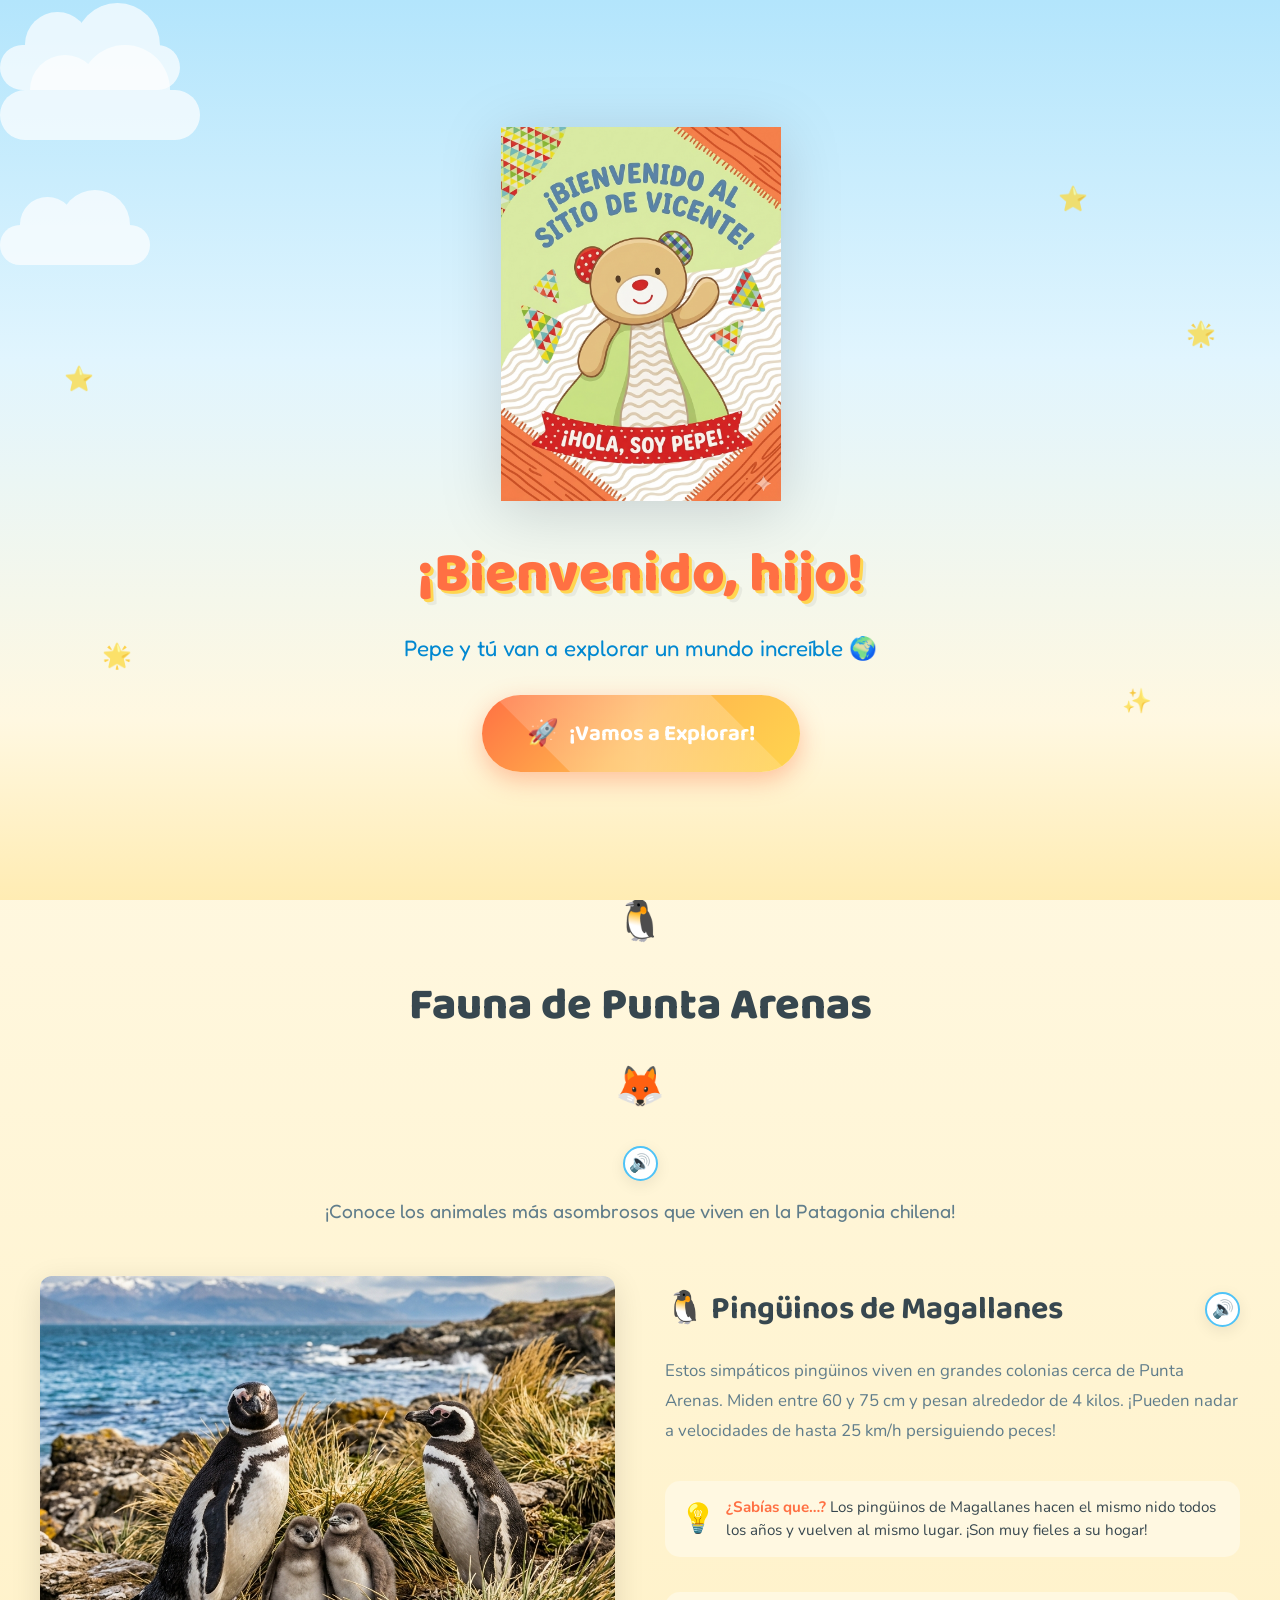
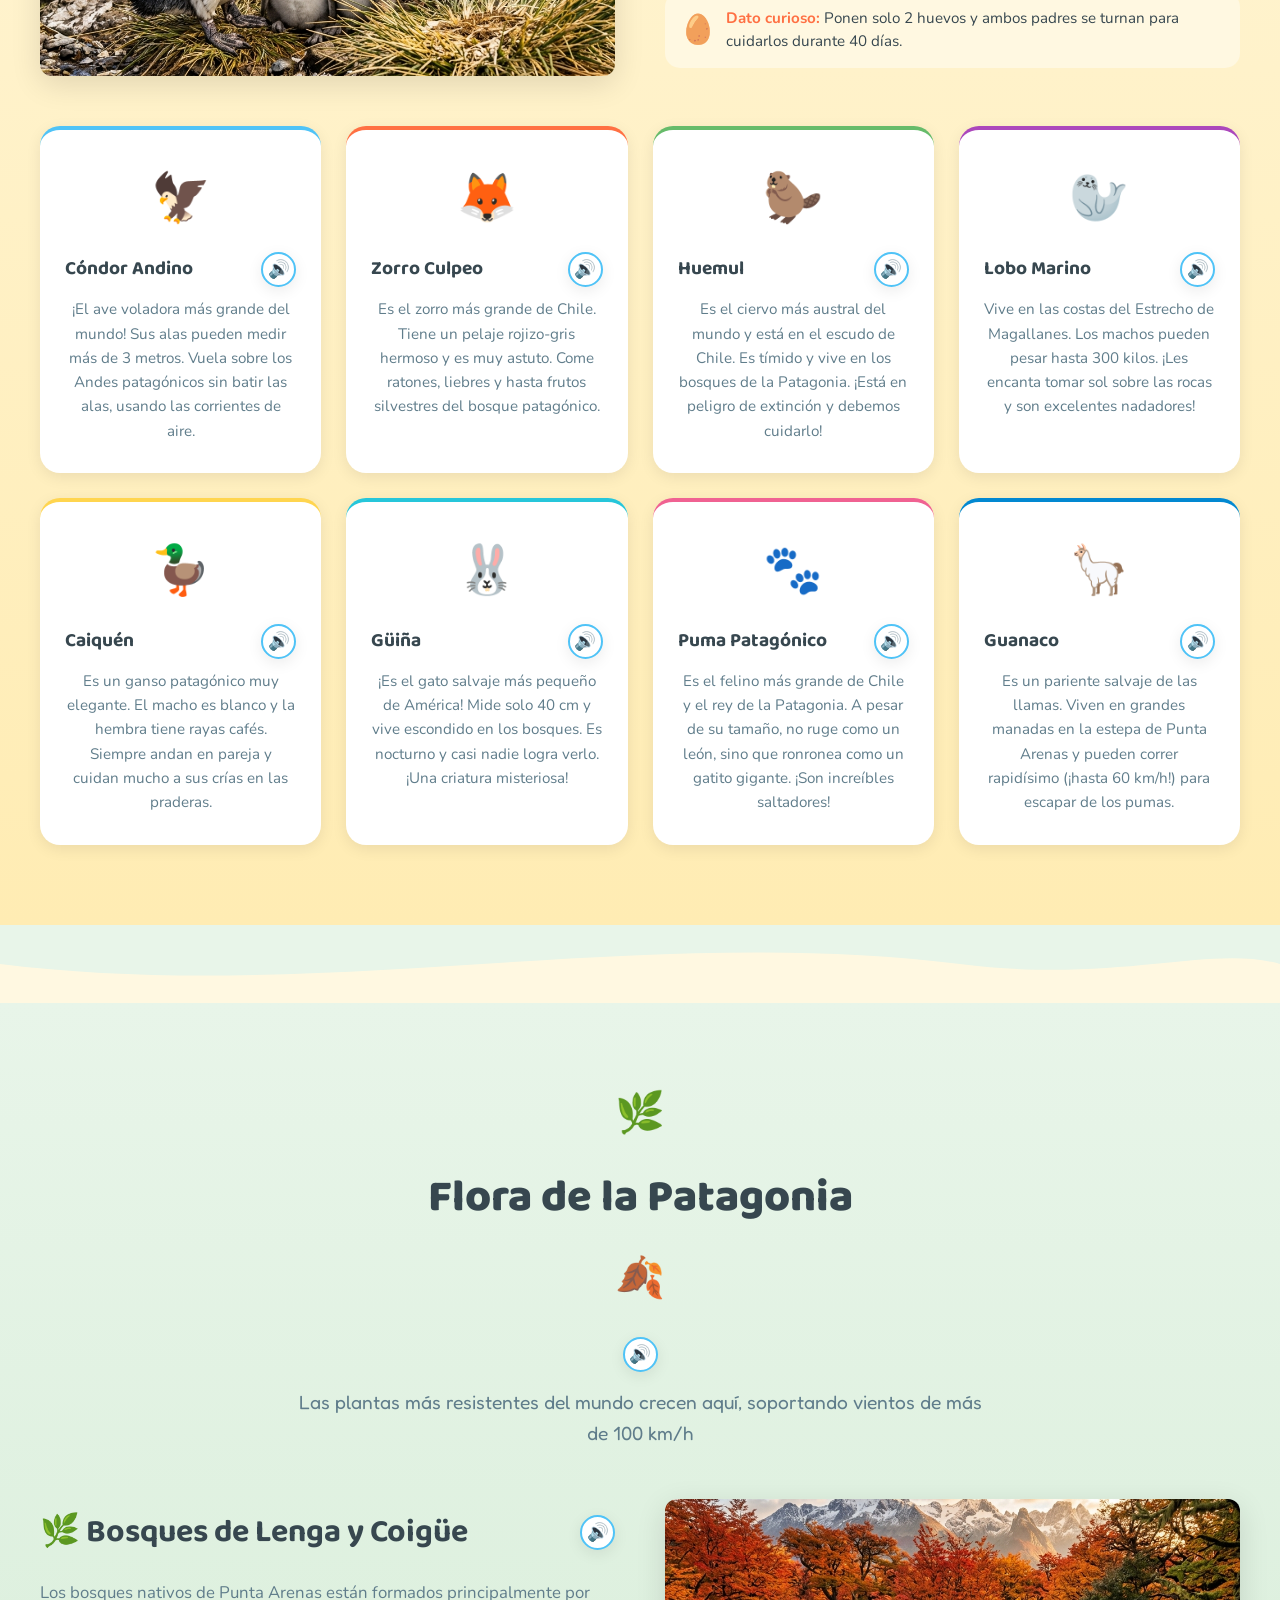
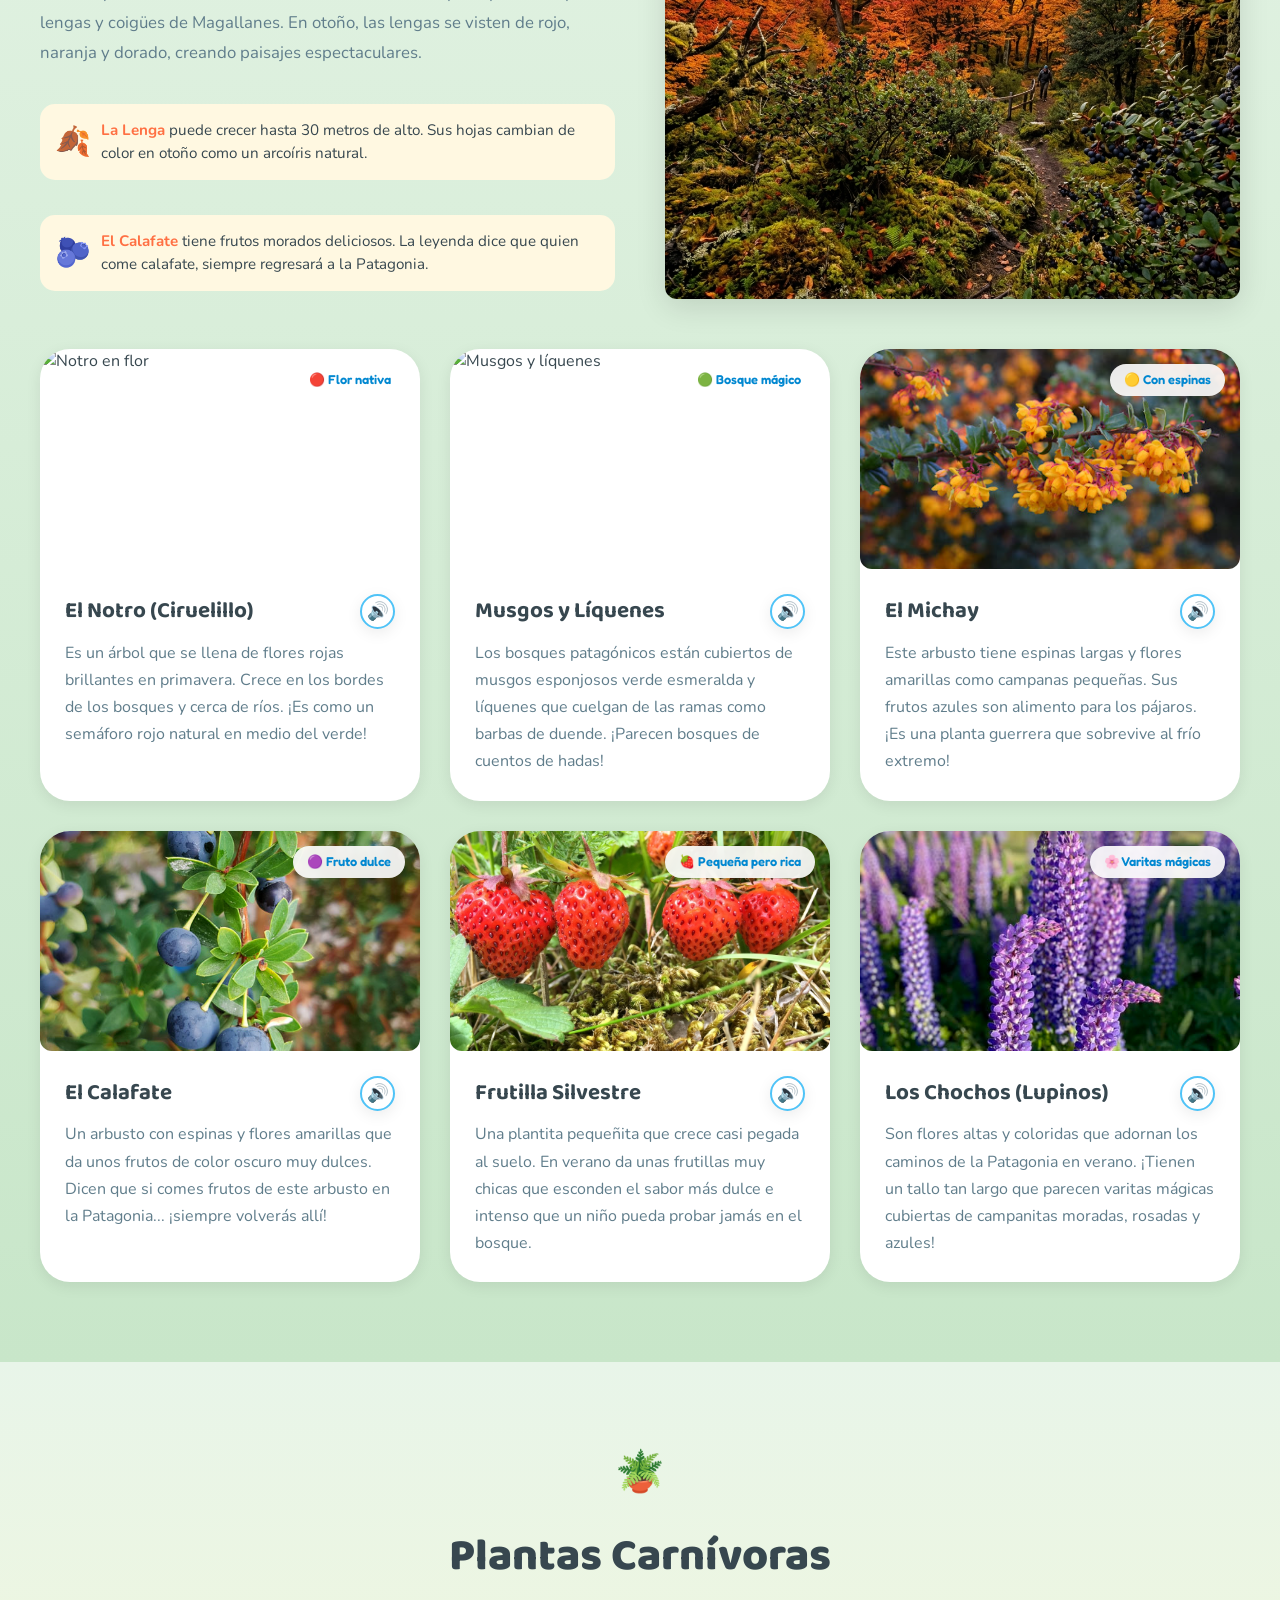
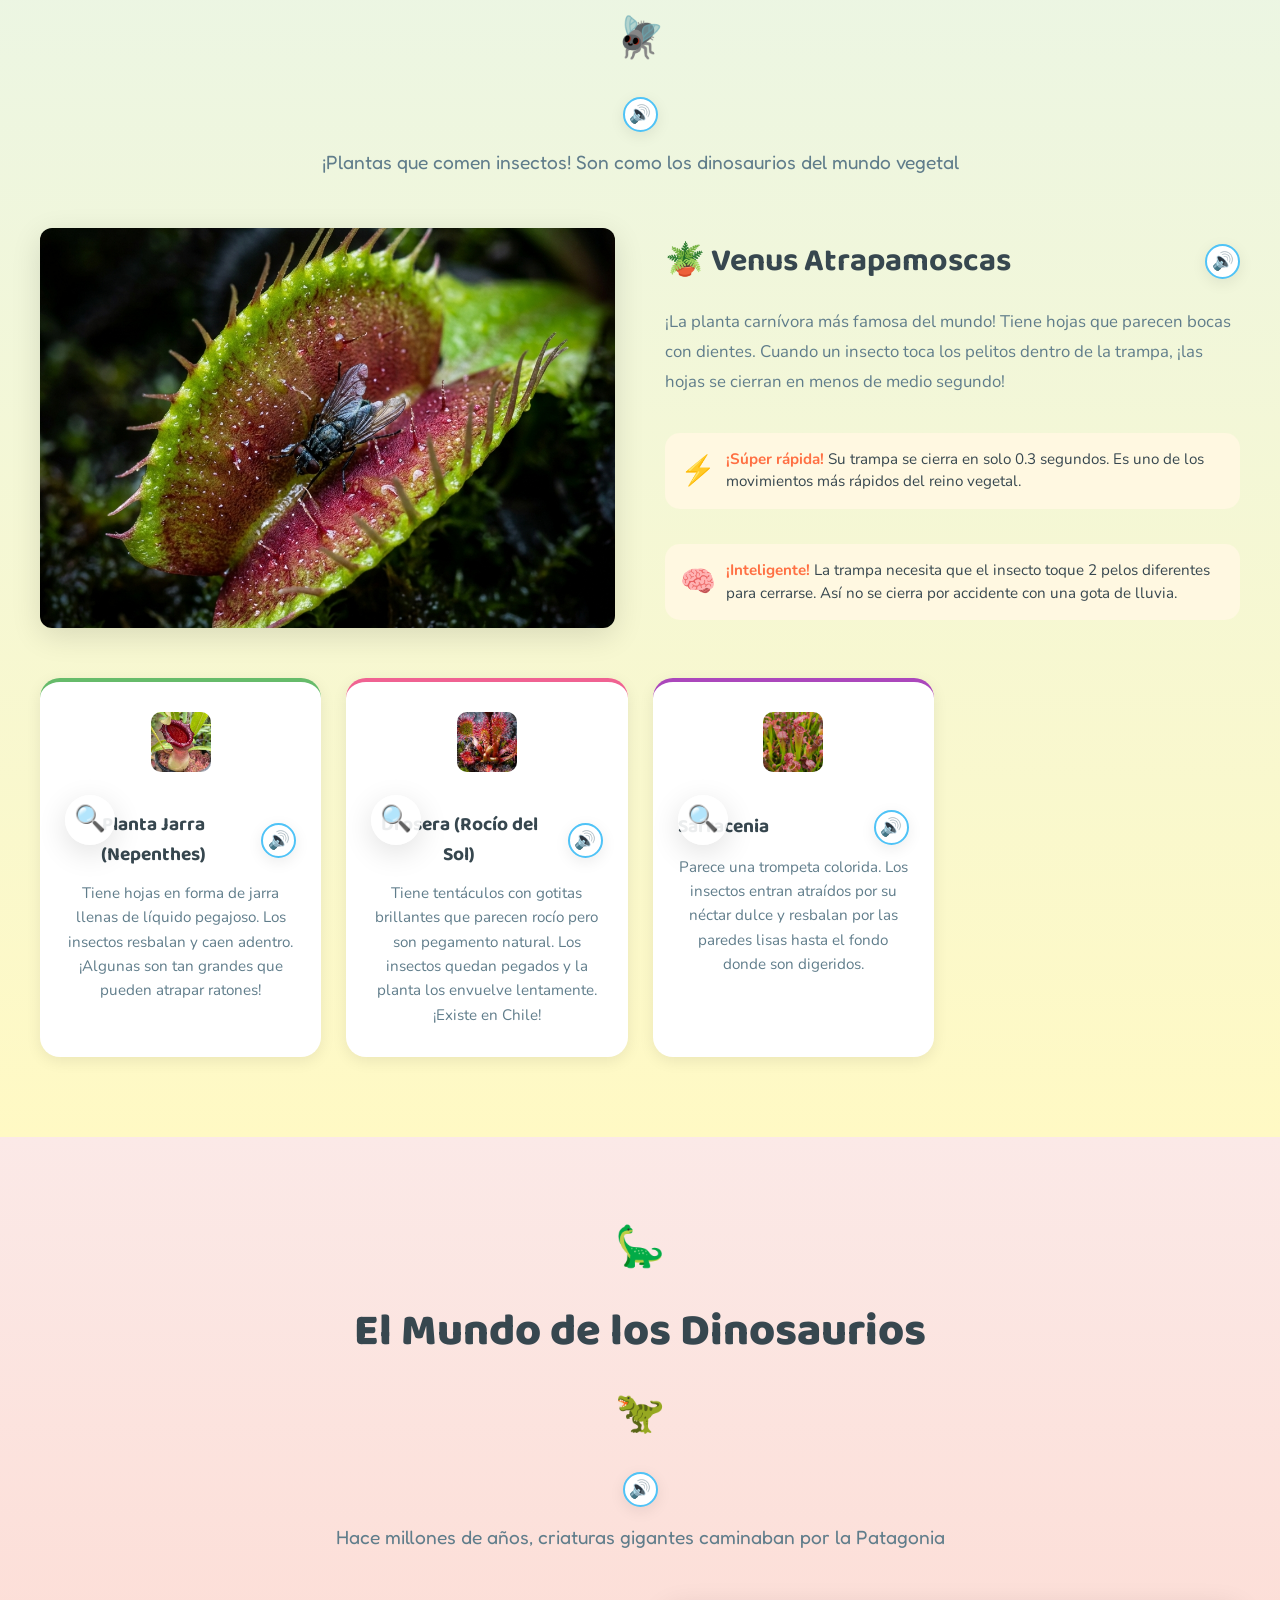
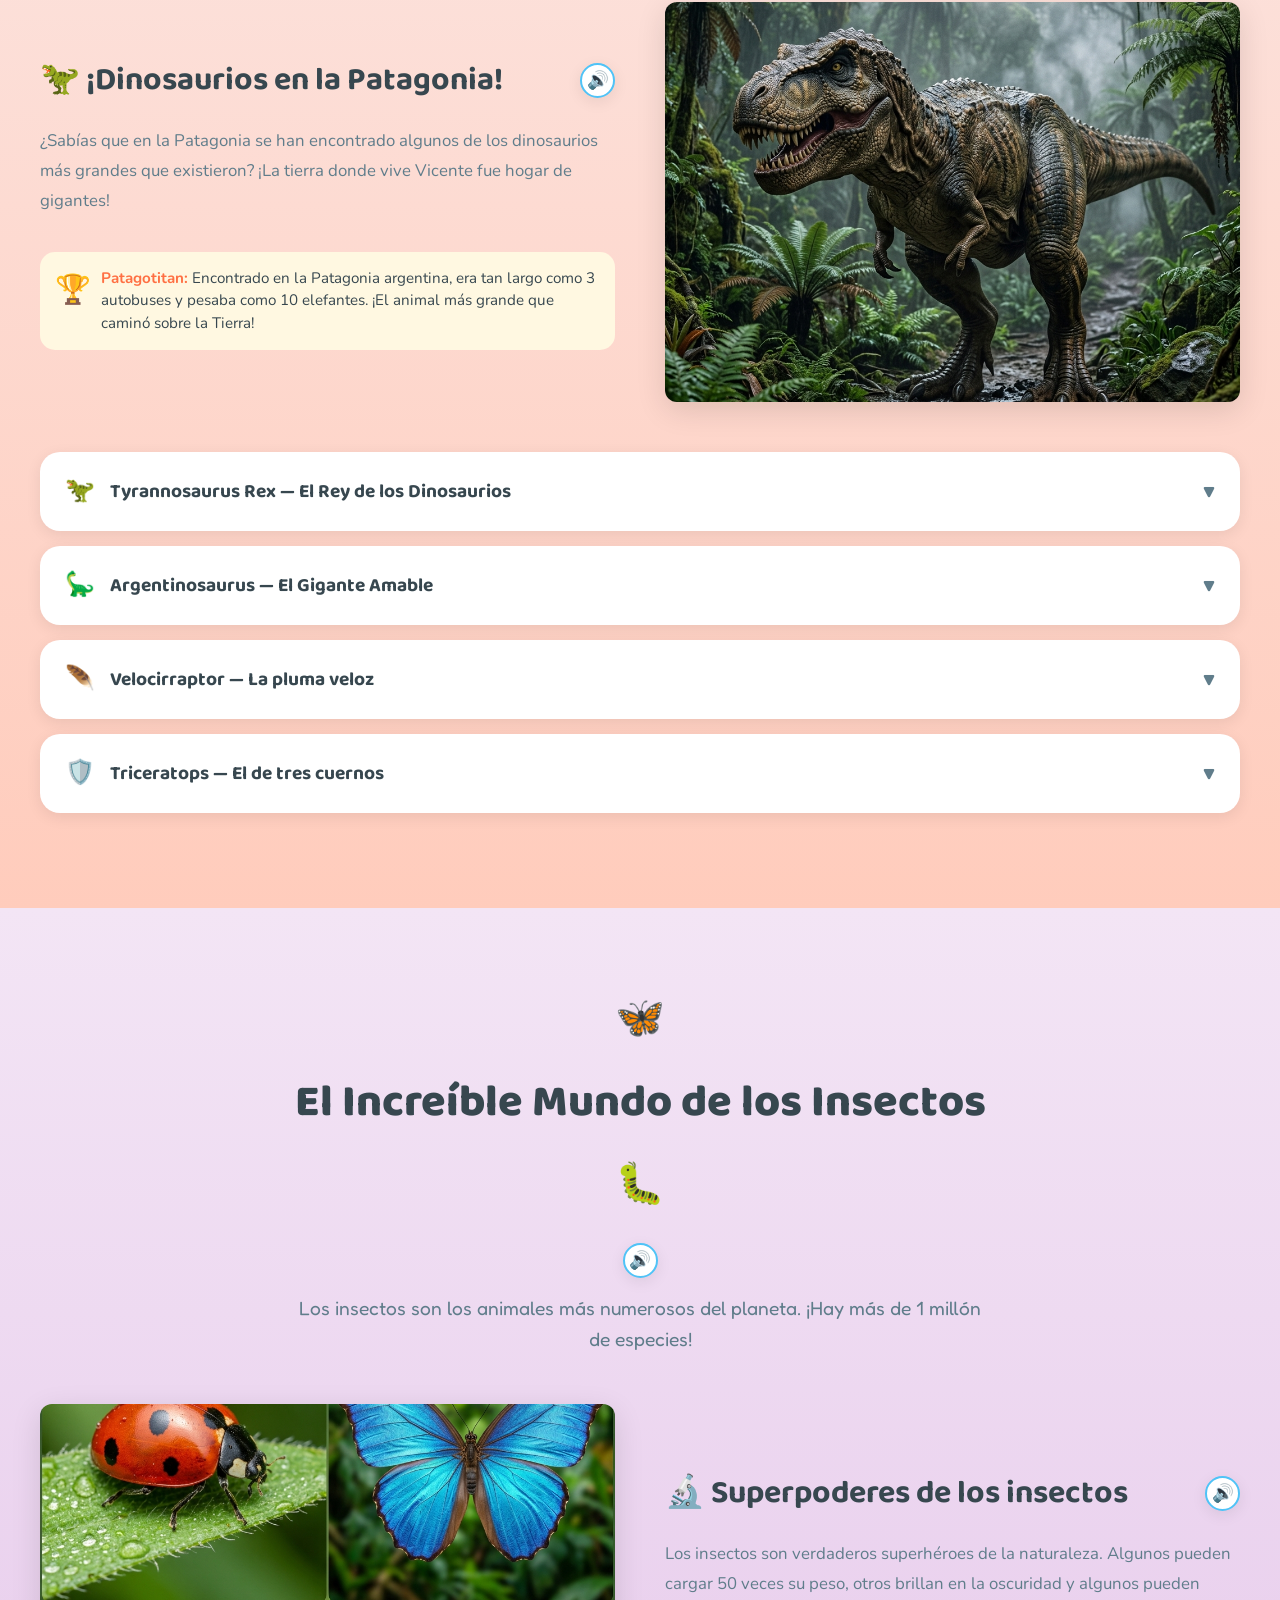
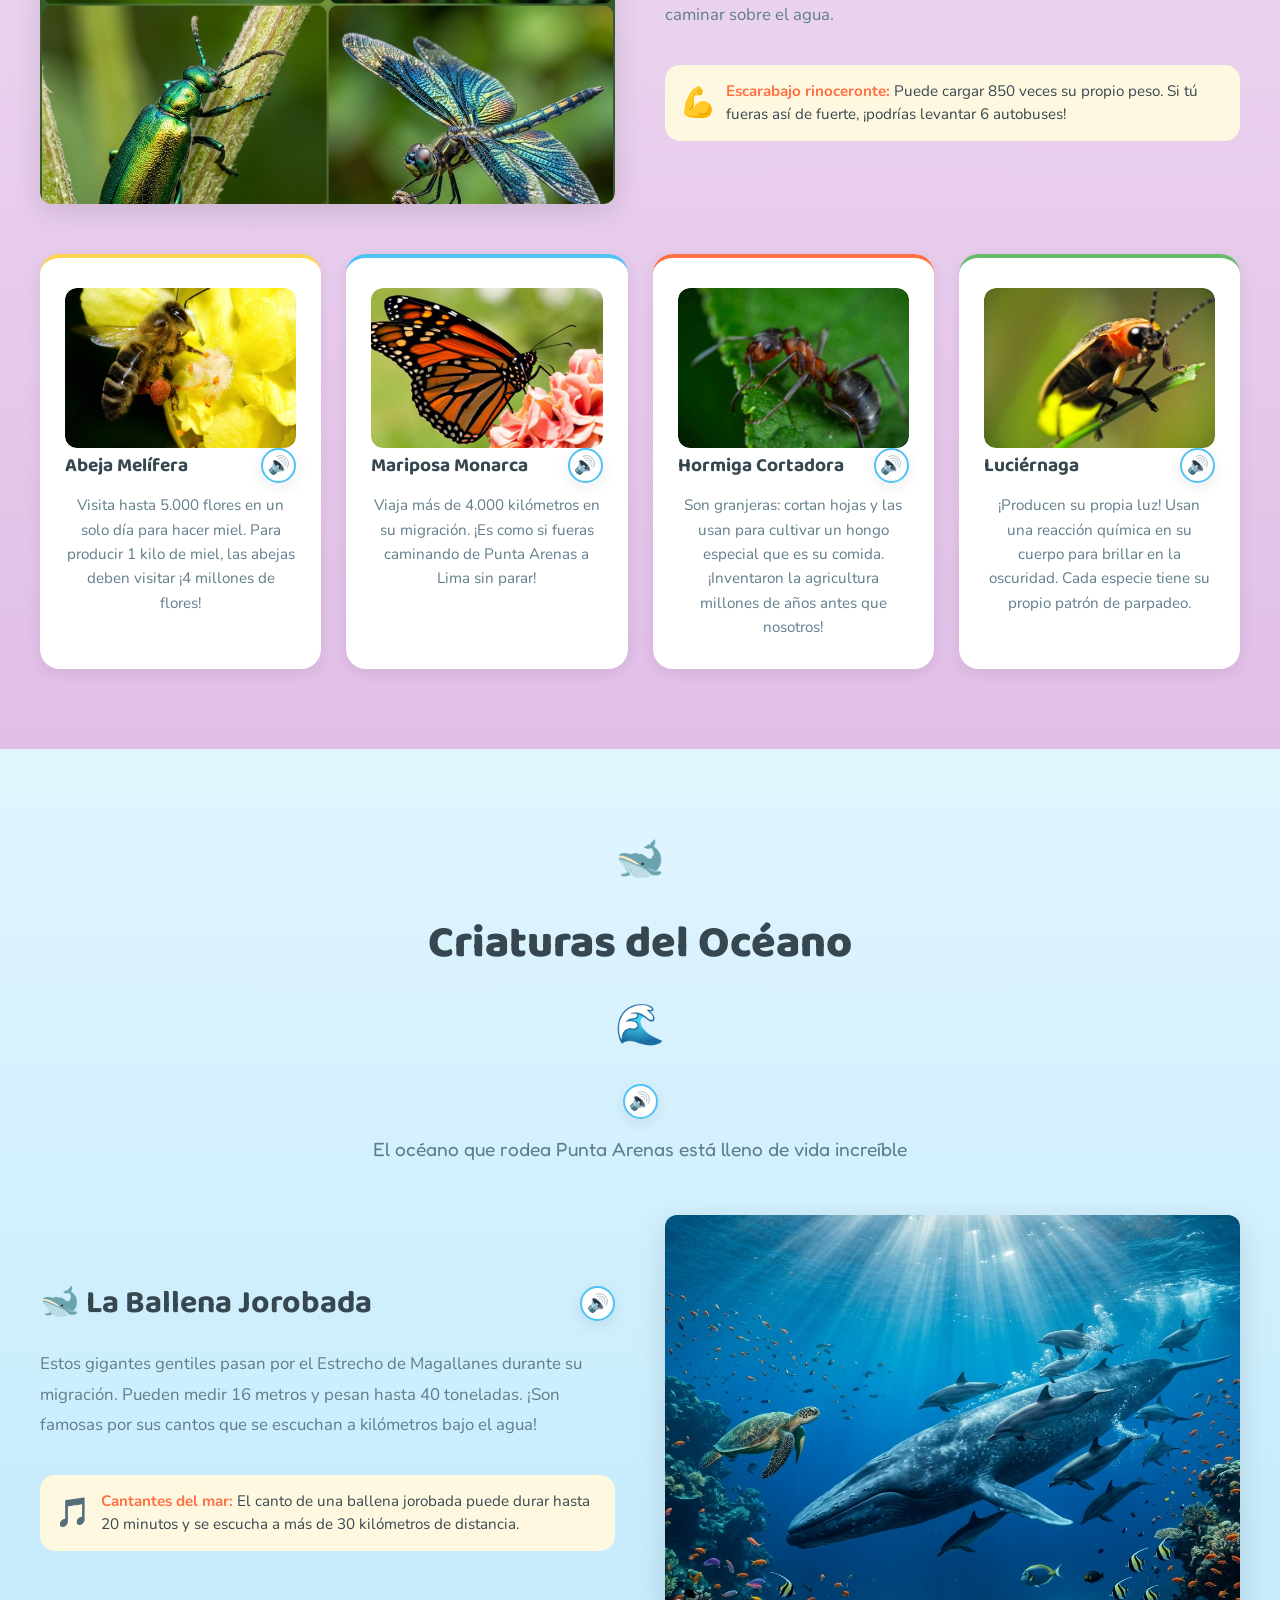
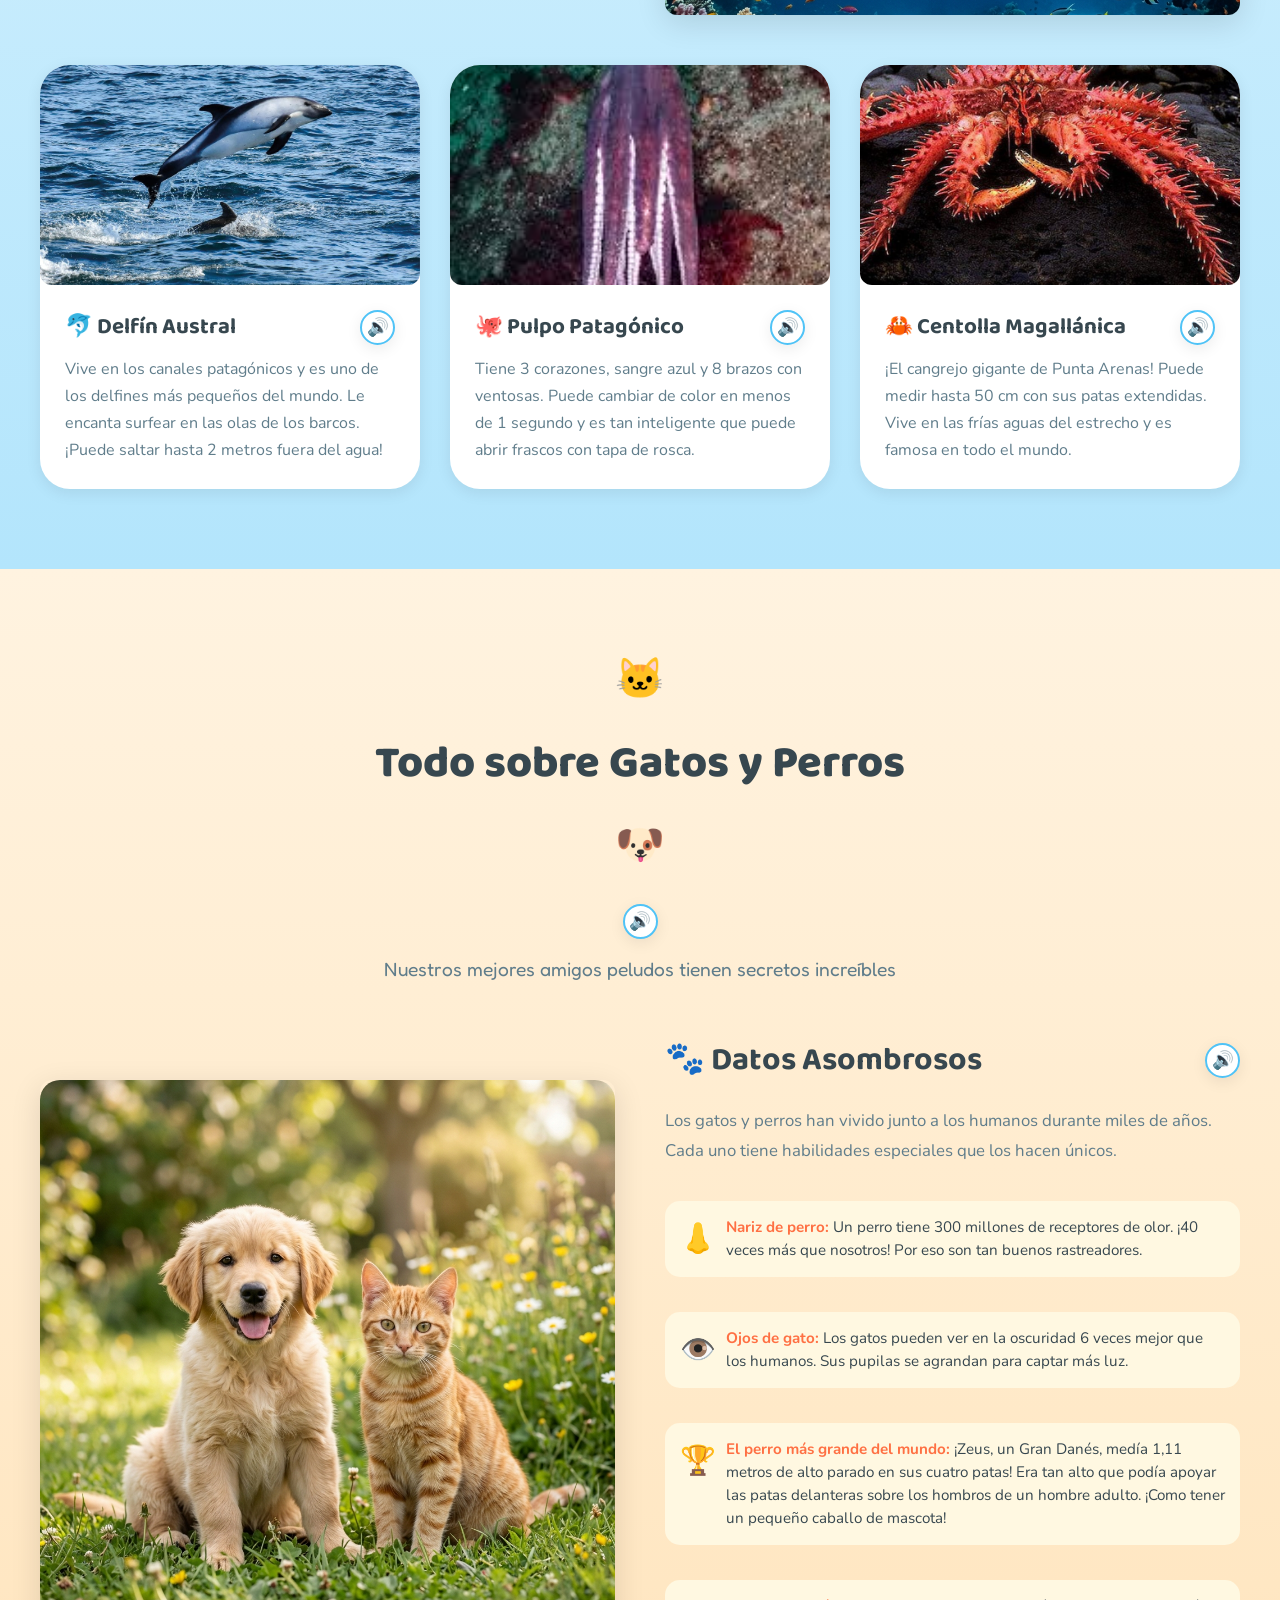
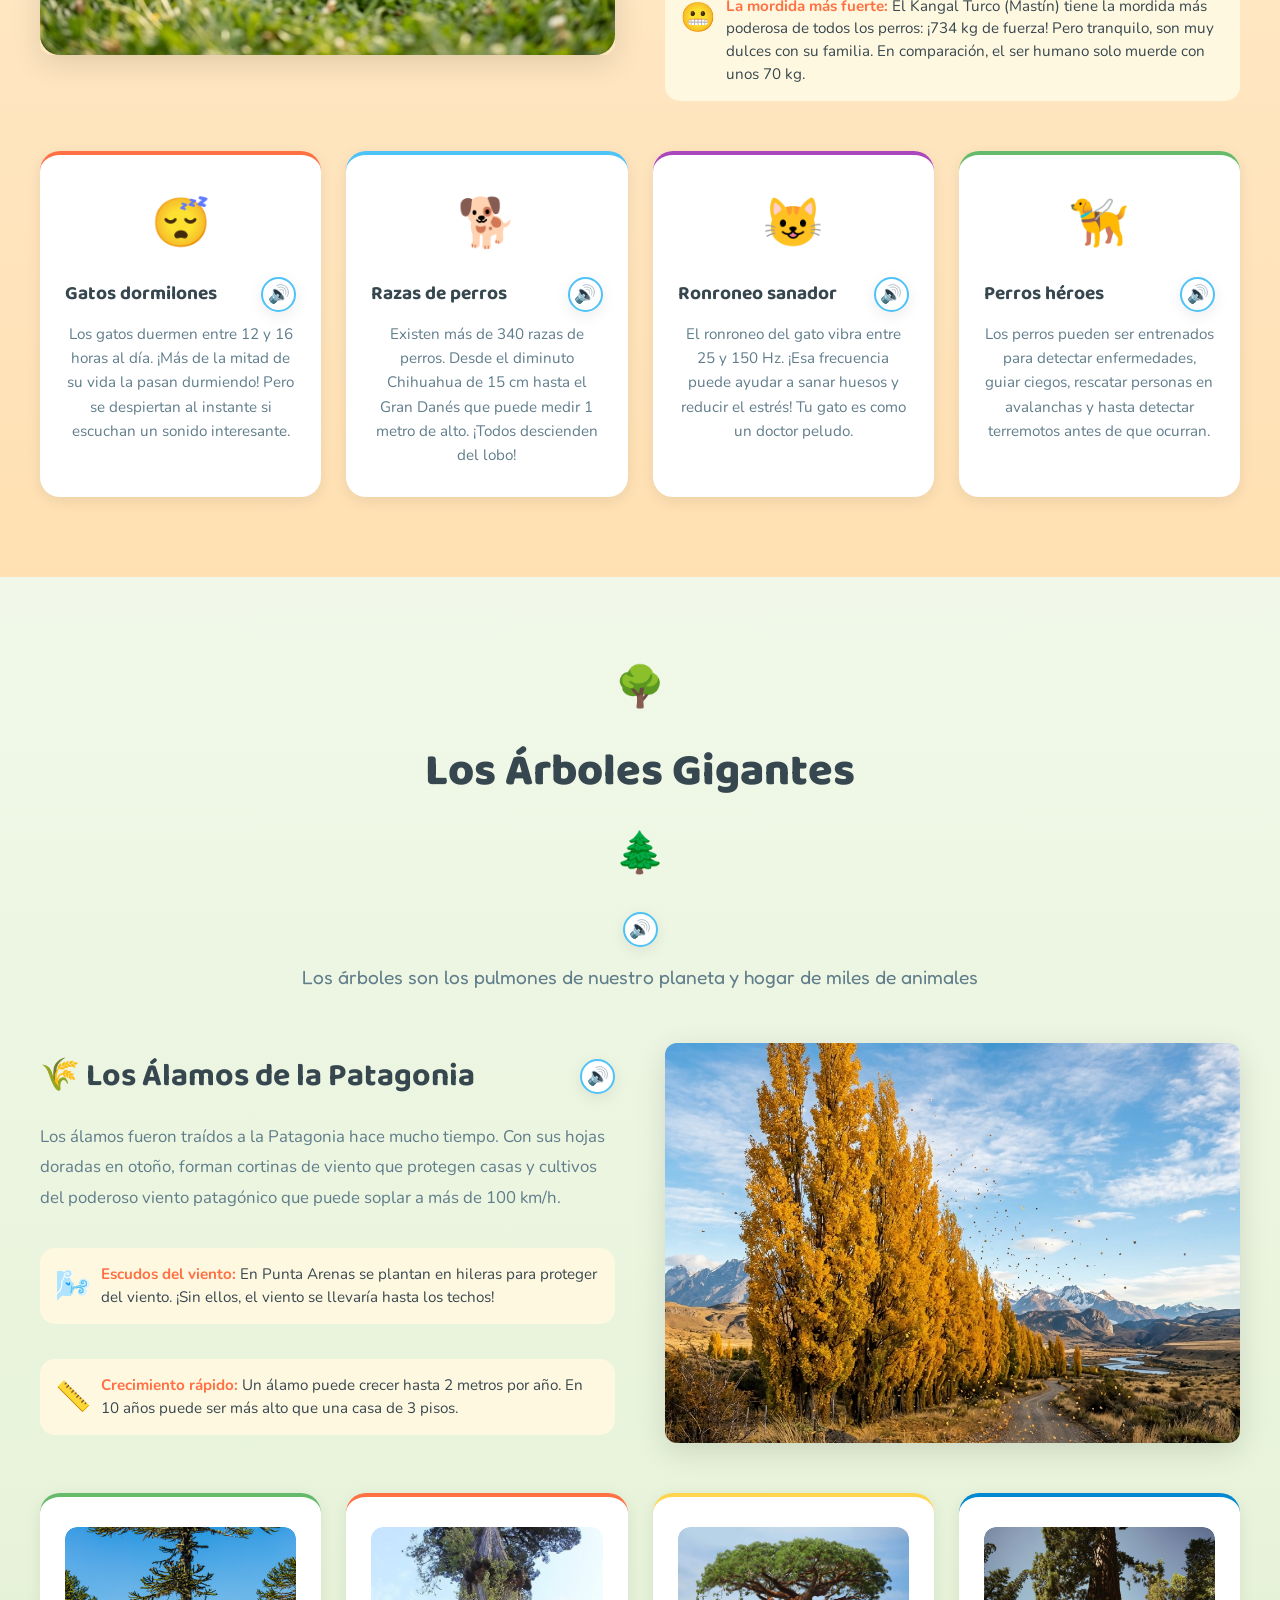
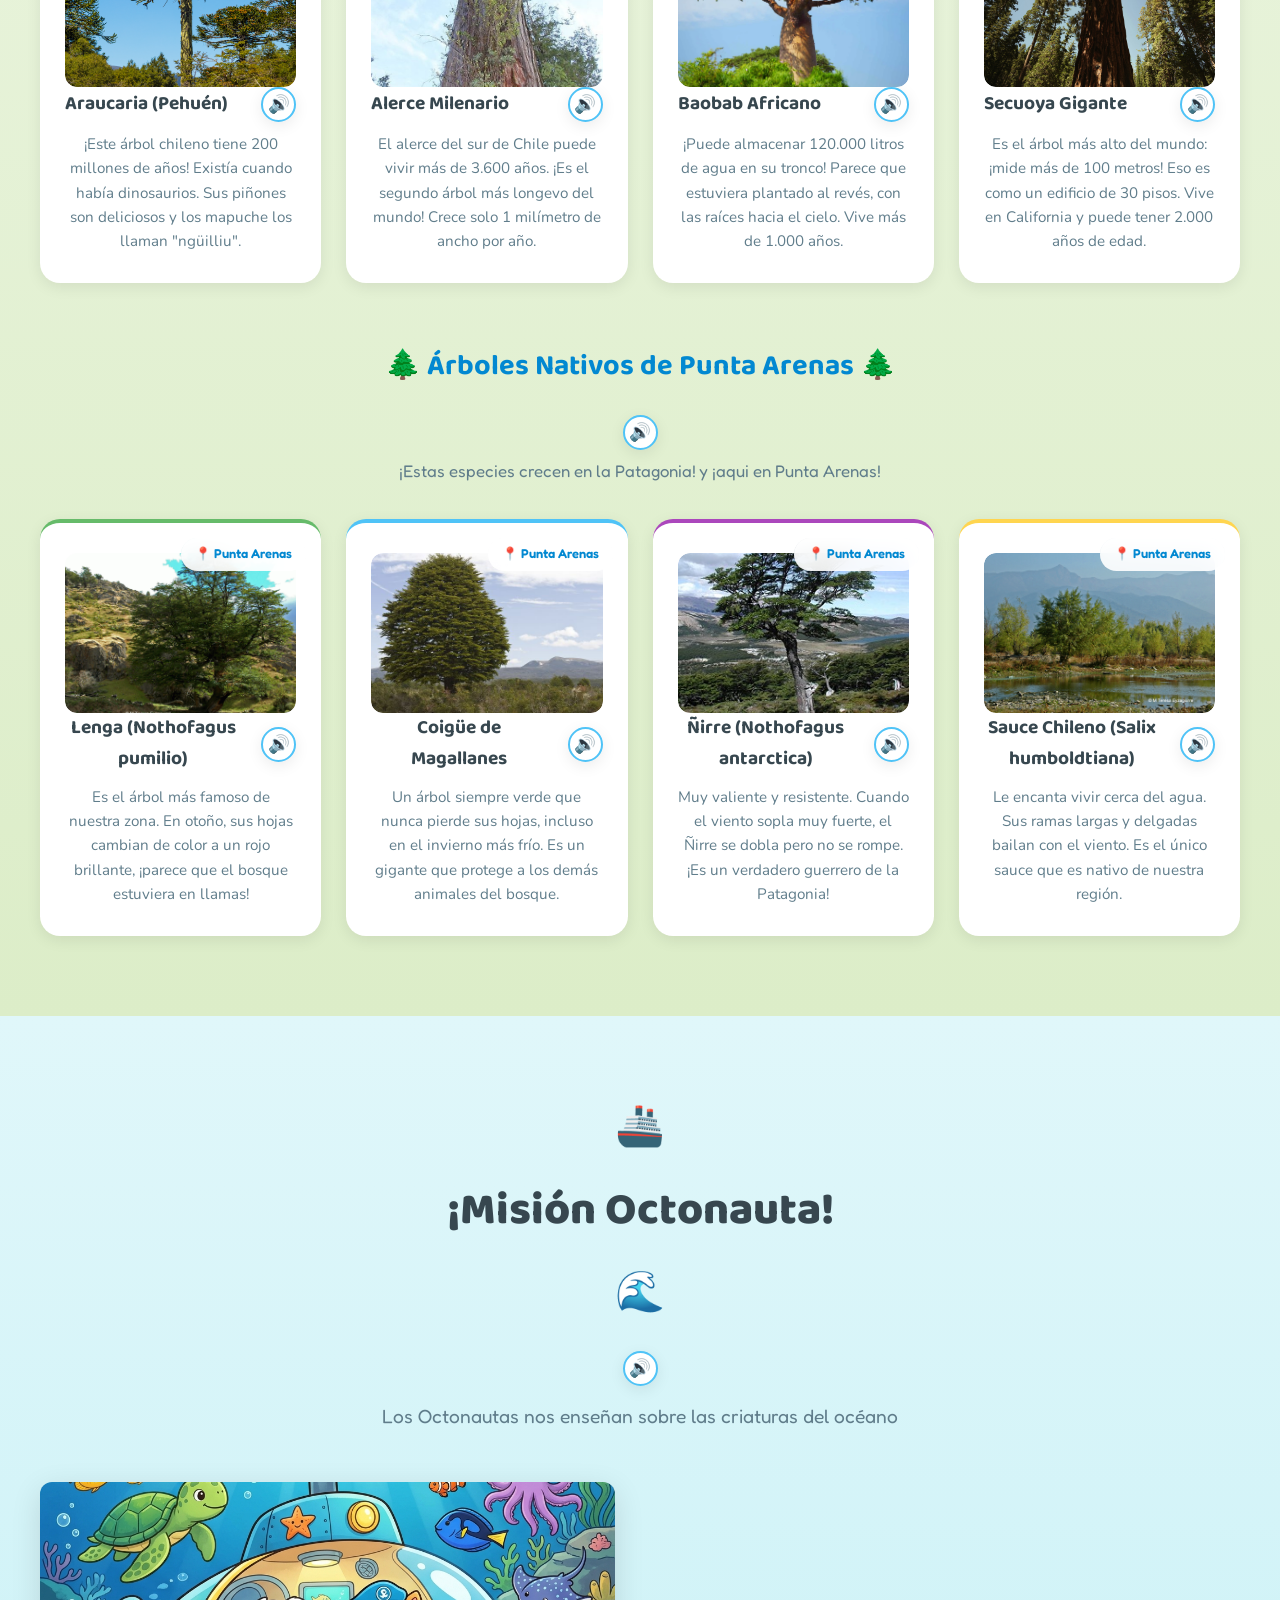
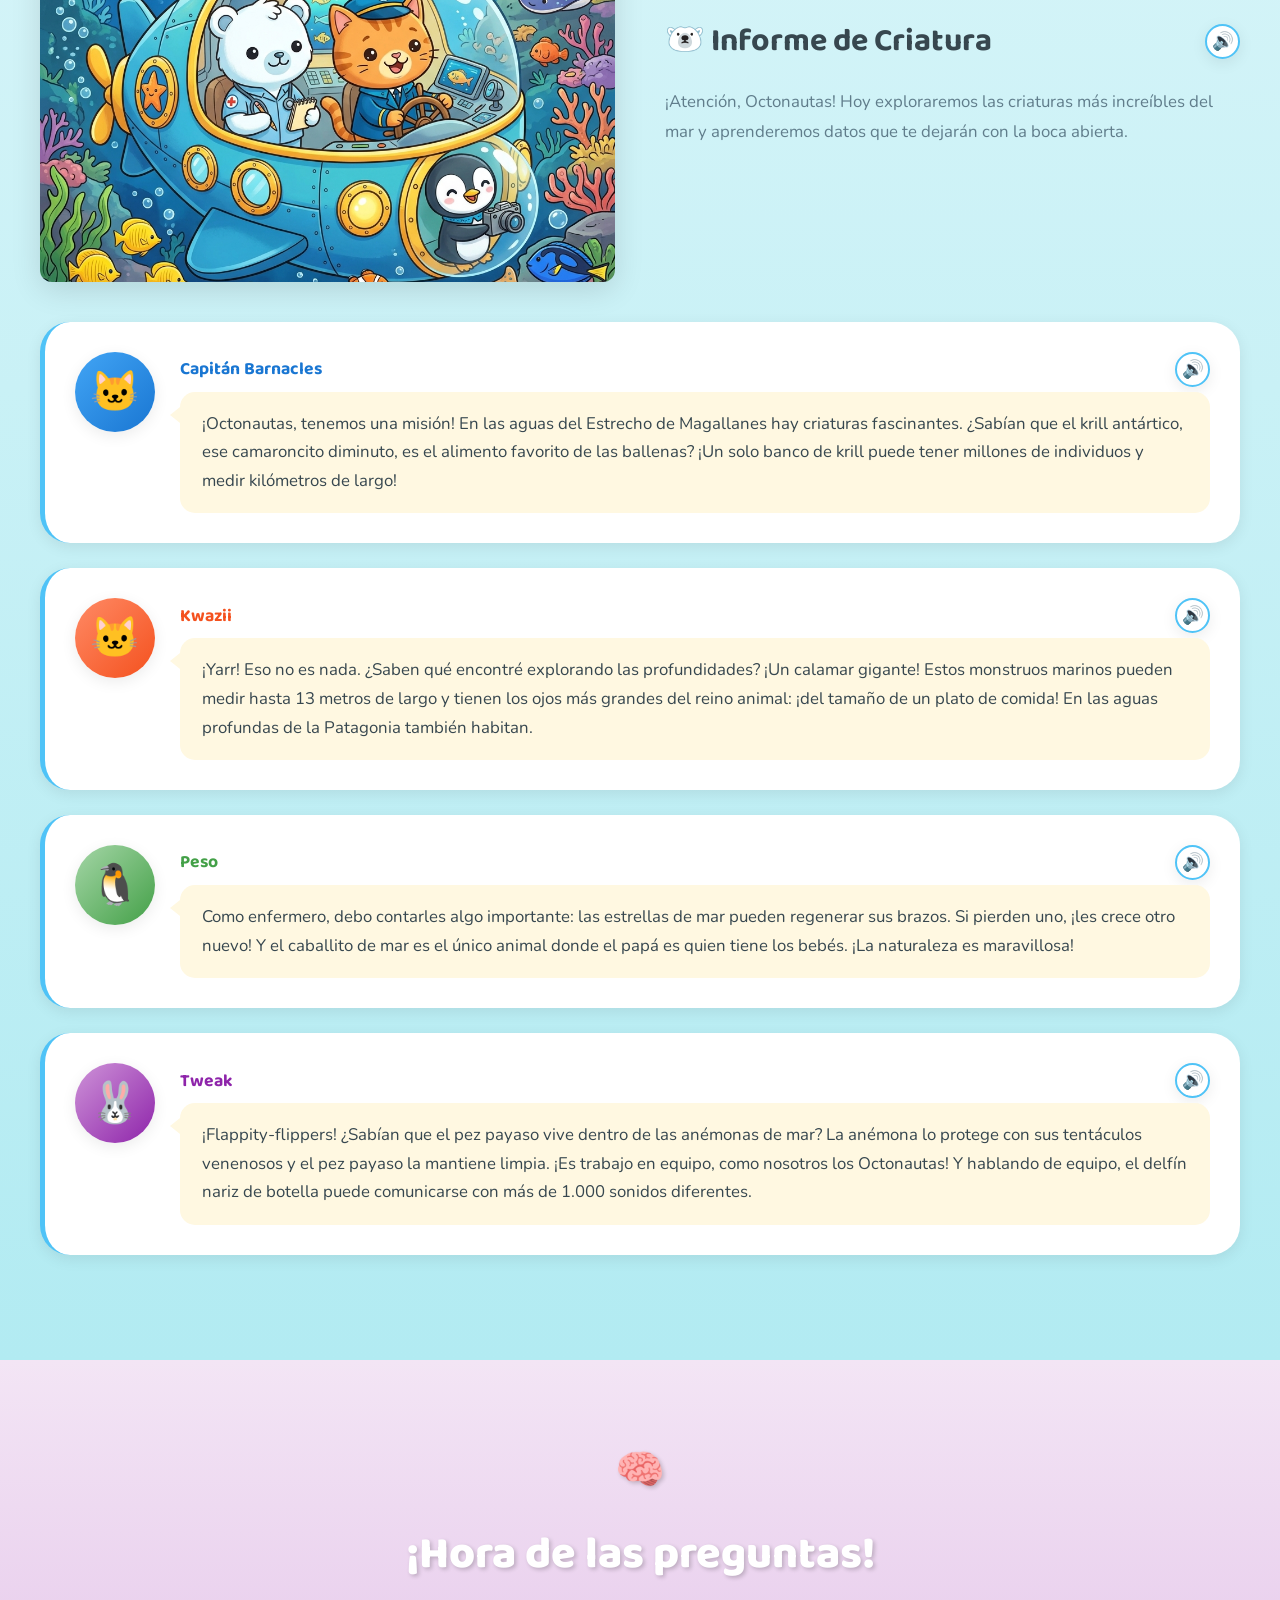
==== commit 1b7c05b4: "Optimizaciones finales: Bienvenido persistente, Menu lateral movil, Secciones individuales y Pepe mi" ====
--- a/index.html
+++ b/index.html
@@ -6,6 +6,12 @@
   <meta name="description" content="El Mundo de Vicente - Página educativa interactiva sobre naturaleza, animales y ciencia para niños">
   <title>🌎 El Mundo de Vicente</title>
   <link rel="stylesheet" href="style.css">
+  <script>
+    // Evitar parpadeo de bienvenida al recargar
+    if (localStorage.getItem('bienvenidaVisto')) {
+      document.documentElement.classList.add('bienvenida-ocultar');
+    }
+  </script>
 </head>
 <body>
 
--- a/style.css
+++ b/style.css
@@ -1412,6 +1412,18 @@
 }
 
 /* ---------- Responsive ---------- */
+/* Clase para ocultar bienvenida desde el HEAD */
+.bienvenida-ocultar #pantalla-bienvenida {
+  display: none !important;
+}
+
+/* Estilo para enlace activo */
+.nav-menu a.activo-nav {
+  background: var(--color-cielo-claro) !important;
+  color: var(--color-oceano) !important;
+  font-weight: 700;
+}
+
 @media (max-width: 768px) {
   .bienvenida-titulo {
     font-size: 2.2rem;
@@ -1427,19 +1439,26 @@
   }
 
   .hero-titulo {
-    font-size: 2.2rem;
+    font-size: 2rem;
+    line-height: 1.3;
   }
 
   .hero-subtitulo {
-    font-size: 1.1rem;
+    font-size: 1rem;
+    padding: 0 10px;
   }
 
   .seccion {
-    padding: 50px 15px;
+    padding: 40px 15px;
+    min-height: 100vh; /* Cada sección ocupa toda la pantalla en móvil */
+    display: flex;
+    flex-direction: column;
+    justify-content: center;
   }
 
   .seccion-titulo {
-    font-size: 2rem;
+    font-size: 1.8rem;
+    margin-bottom: 25px;
   }
 
   .tarjeta-grid {
@@ -1464,24 +1483,45 @@
   }
 
   .nav-menu {
-    display: none;
-    position: absolute;
-    top: 70px;
+    display: flex;
+    position: fixed;
+    top: 0;
+    left: -280px; /* Oculto a la izquierda */
+    bottom: 0;
+    width: 280px;
+    background: rgba(255, 255, 255, 0.98);
+    backdrop-filter: blur(10px);
+    flex-direction: column;
+    padding: 80px 20px 20px;
+    box-shadow: 10px 0 30px rgba(0,0,0,0.1);
+    transition: left 0.4s cubic-bezier(0.4, 0, 0.2, 1);
+    z-index: 1000;
+    border-radius: 0 30px 30px 0;
+  }
+
+  .nav-menu.abierto {
     left: 0;
-    right: 0;
-    background: white;
-    flex-direction: column;
-    padding: 15px;
-    box-shadow: var(--sombra-media);
-    border-radius: 0 0 20px 20px;
-  }
-
-  .nav-menu.abierto {
+  }
+
+  .nav-menu li {
+    width: 100%;
+    margin: 10px 0;
+  }
+
+  .nav-menu a {
+    font-size: 1.2rem;
+    padding: 15px 20px;
+    border-radius: 15px;
+    width: 100%;
     display: flex;
+    align-items: center;
   }
 
   .nav-hamburguesa {
     display: block;
+    font-size: 2rem;
+    z-index: 1001;
+    position: relative;
   }
 
   .dialogo-octonauta {
@@ -1497,19 +1537,35 @@
   .contador-grid {
     grid-template-columns: 1fr 1fr;
   }
+
+  /* Reducir Pepe Guía en móvil para no tapar contenido */
+  .pepe-guia {
+    bottom: 15px;
+    left: 15px;
+  }
+  .pepe-guia img {
+    width: 85px;
+  }
+  .pepe-tooltip {
+    bottom: 100px;
+    max-width: 180px;
+    font-size: 0.85rem;
+    padding: 10px 15px;
+  }
 }
 
 @media (max-width: 480px) {
+  /* Optimizaciones para Samsung Galaxy y teléfonos pequeños */
   .bienvenida-titulo {
-    font-size: 1.8rem;
+    font-size: 1.7rem;
   }
 
   .hero-titulo {
-    font-size: 1.8rem;
+    font-size: 1.6rem;
   }
 
   .seccion-titulo {
-    font-size: 1.7rem;
+    font-size: 1.5rem;
   }
 
   .datos-curiosos-grid {
@@ -1518,6 +1574,11 @@
 
   .contador-grid {
     grid-template-columns: 1fr;
+  }
+
+  /* Ajustar tamaño de imágenes para que quepan bien */
+  .destacada-imagen img {
+    max-height: 250px;
   }
 }
 
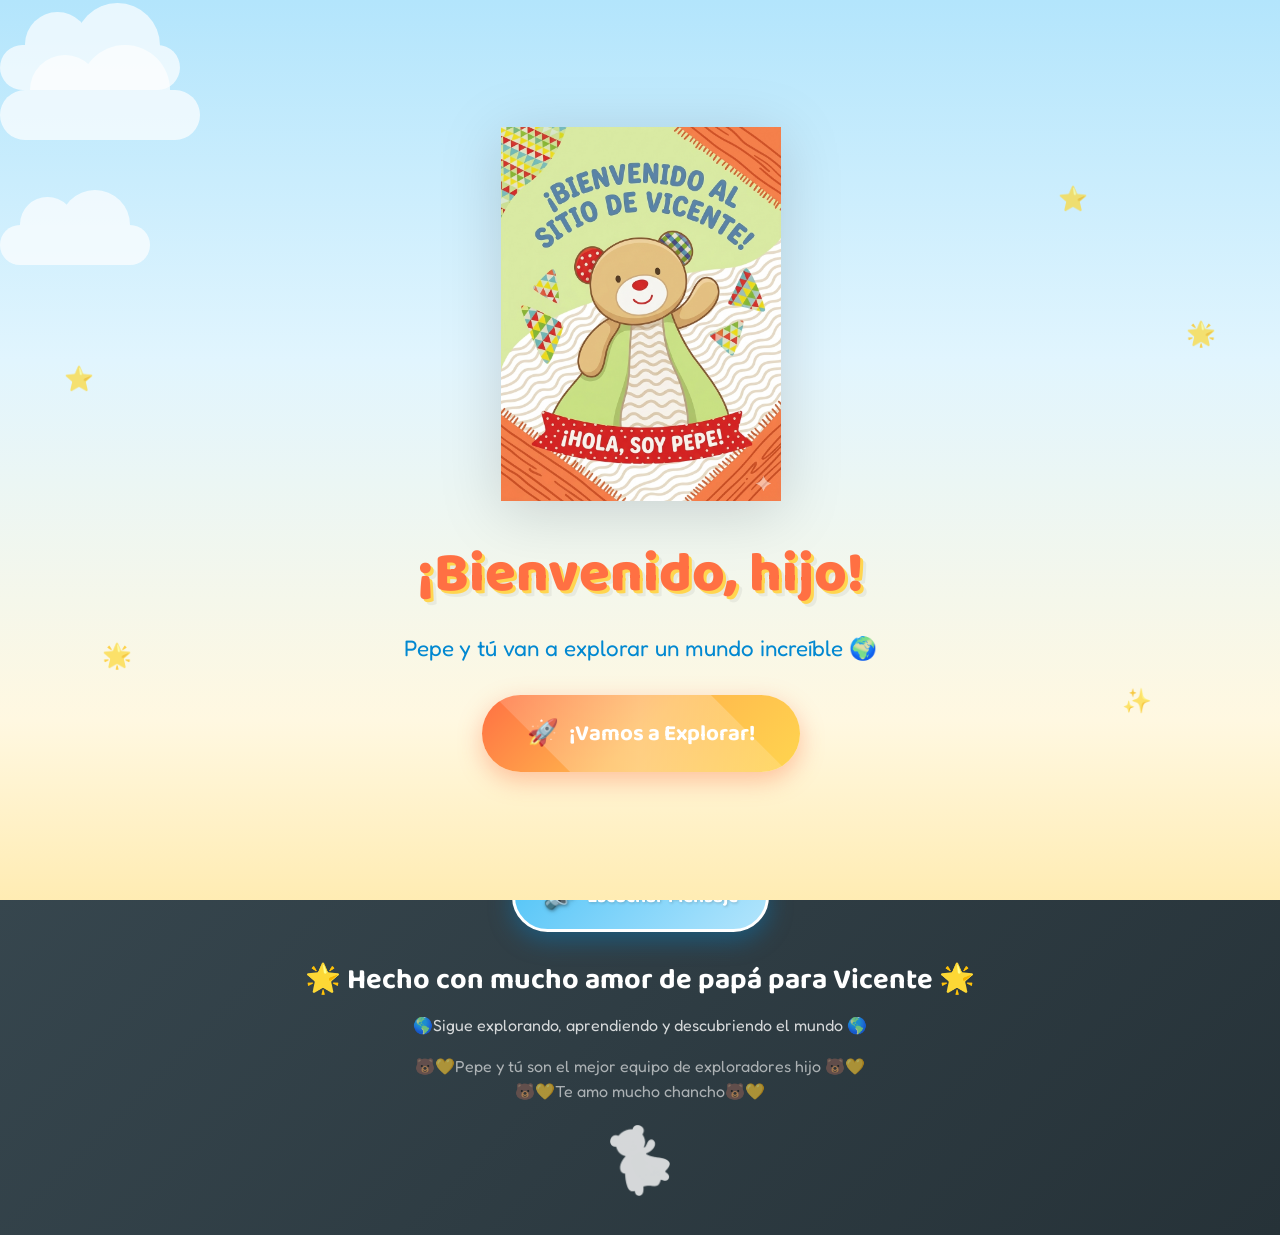
==== commit 78fdbdb6: "mantenimiento" ====
--- a/index.html
+++ b/index.html
@@ -6,8 +6,56 @@
   <meta name="description" content="El Mundo de Vicente - Página educativa interactiva sobre naturaleza, animales y ciencia para niños">
   <title>🌎 El Mundo de Vicente</title>
   <link rel="stylesheet" href="style.css">
+
+  <style>
+    .seccion-menu {
+      background: linear-gradient(180deg, #E8F5E9 0%, #fff8e1 100%);
+      padding: 60px 0 80px;
+    }
+    .menu-titulo {
+      font-family: var(--font-titulo);
+      font-size: clamp(1.8rem, 4vw, 2.8rem);
+      color: var(--color-texto);
+      text-align: center;
+      margin-bottom: 8px;
+    }
+    .menu-subtitulo {
+      text-align: center;
+      color: var(--color-texto-claro);
+      font-size: 1.1rem;
+      margin-bottom: 40px;
+    }
+    .menu-grid {
+      display: grid;
+      grid-template-columns: repeat(auto-fill, minmax(230px, 1fr));
+      gap: 20px;
+      max-width: 1100px;
+      margin: 0 auto;
+      padding: 0 20px;
+    }
+    .menu-card {
+      display: flex;
+      flex-direction: column;
+      align-items: center;
+      text-align: center;
+      border-radius: 24px;
+      padding: 30px 20px 24px;
+      color: white;
+      text-decoration: none;
+      box-shadow: 0 8px 30px rgba(0,0,0,0.15);
+      transition: transform 0.25s cubic-bezier(0.34,1.56,0.64,1), box-shadow 0.25s;
+    }
+    .menu-card:hover {
+      transform: translateY(-8px) scale(1.03);
+      box-shadow: 0 16px 40px rgba(0,0,0,0.22);
+    }
+    .menu-card-emoji  { font-size: 3rem; margin-bottom: 10px; }
+    .menu-card-titulo { font-family: var(--font-titulo); font-size: 1.4rem; font-weight: 800; margin-bottom: 8px; }
+    .menu-card-desc   { font-size: 0.88rem; opacity: 0.9; margin-bottom: 14px; line-height: 1.4; }
+    .menu-card-btn    { background: rgba(255,255,255,0.25); border-radius: 50px; padding: 7px 18px; font-size: 0.85rem; font-weight: 700; border: 1px solid rgba(255,255,255,0.4); }
+    .nav-activo { background: rgba(255,255,255,0.25) !important; border-radius: 8px; }
+  </style>
   <script>
-    // Evitar parpadeo de bienvenida al recargar
     if (localStorage.getItem('bienvenidaVisto')) {
       document.documentElement.classList.add('bienvenida-ocultar');
     }
@@ -29,7 +77,7 @@
   <span class="estrella-deco">🌟</span>
   <span class="estrella-deco">✨</span>
   <div class="bienvenida-contenido">
-    <img src="img/pepe-vienvenida.png" alt="Pepe te da la bienvenida" class="pepe-bienvenida">
+    <img src="img/general/pepe-vienvenida.png" alt="Pepe te da la bienvenida" class="pepe-bienvenida">
     <h1 class="bienvenida-titulo">¡Bienvenido, hijo!</h1>
     <p class="bienvenida-subtitulo">Pepe y tú van a explorar un mundo increíble 🌍</p>
     <button class="btn-explorar" onclick="cerrarBienvenida()">
@@ -38,24 +86,26 @@
   </div>
 </div>
 
+
 <!-- ========== NAVEGACIÓN ========== -->
 <nav class="nav-principal" id="nav">
   <div class="nav-contenido">
     <a href="#" class="nav-logo">
-      <img src="img/png-pepe.png" alt="Pepe">
+      <img src="img/general/png-pepe.png" alt="Pepe">
       <span class="nav-logo-texto">Mundo de Vicente</span>
     </a>
-    <button class="nav-hamburguesa" onclick="toggleMenu()" aria-label="Menú">☰</button>
+    <button class="nav-hamburguesa" id="btnHamburguesa" onclick="toggleMenu()" aria-label="Abrir menú">☰</button>
     <ul class="nav-menu" id="navMenu">
-      <li><a href="#fauna"><span class="nav-emoji">🐧</span> Fauna</a></li>
-      <li><a href="#flora"><span class="nav-emoji">🌿</span> Flora</a></li>
-      <li><a href="#dinosaurios"><span class="nav-emoji">🦕</span> Dinos</a></li>
-      <li><a href="#insectos"><span class="nav-emoji">🦋</span> Insectos</a></li>
-      <li><a href="#marinos"><span class="nav-emoji">🐋</span> Océano</a></li>
-      <li><a href="#mascotas"><span class="nav-emoji">🐱</span> Mascotas</a></li>
-      <li><a href="#arboles"><span class="nav-emoji">🌳</span> Árboles</a></li>
-      <li><a href="#octonautas"><span class="nav-emoji">🚢</span> Octonautas</a></li>
-      <li><a href="#quiz"><span class="nav-emoji">🧠</span> Quiz</a></li>
+      <li><a href="fauna/index.html"><span class="nav-emoji">🐧</span> Fauna</a></li>
+      <li><a href="flora/index.html"><span class="nav-emoji">🌿</span> Flora</a></li>
+      <li><a href="carnivoras/index.html"><span class="nav-emoji">🪴</span> Carnívoras</a></li>
+      <li><a href="dinosaurios/index.html"><span class="nav-emoji">🦕</span> Dinosaurios</a></li>
+      <li><a href="insectos/index.html"><span class="nav-emoji">🦋</span> Insectos</a></li>
+      <li><a href="marinos/index.html"><span class="nav-emoji">🐋</span> Océano</a></li>
+      <li><a href="mascotas/index.html"><span class="nav-emoji">🐱</span> Mascotas</a></li>
+      <li><a href="arboles/index.html"><span class="nav-emoji">🌳</span> Árboles</a></li>
+      <li><a href="octonautas/index.html"><span class="nav-emoji">🚢</span> Octonautas</a></li>
+      <li><a href="juegos/index.html"><span class="nav-emoji">🎮</span> Zona de Juegos</a></li>
     </ul>
   </div>
 </nav>
@@ -67,7 +117,7 @@
     <div class="burbuja"></div><div class="burbuja"></div><div class="burbuja"></div>
   </div>
   <div class="hero-contenido">
-    <img src="img/png-pepe.png" alt="Pepe" class="hero-pepe">
+    <img src="img/general/png-pepe.png" alt="Pepe" class="hero-pepe">
     <h1 class="hero-titulo">🌎 !hola chancho¡🌎<br>🌎¡Explora el Mundo con Pepe! 🌎</h1>
     
     <!-- Botón de Audio Personalizado de Papá -->
@@ -82,659 +132,6 @@
   </svg>
 </header>
 
-<!-- ========== FAUNA DE PUNTA ARENAS ========== -->
-<section class="seccion seccion-fauna" id="fauna">
-  <div class="seccion-contenido">
-    <h2 class="seccion-titulo">
-      <span class="emoji-titulo">🐧</span> Fauna de Punta Arenas <span class="emoji-titulo">🦊</span>
-    </h2>
-    <p class="seccion-subtitulo">¡Conoce los animales más asombrosos que viven en la Patagonia chilena!</p>
-
-    <div class="destacada-layout aparicion">
-      <div class="destacada-imagen">
-        <img src="img/pinguinos-magallanes.png" alt="Pingüinos de Magallanes">
-      </div>
-      <div class="destacada-info">
-        <h3>🐧 Pingüinos de Magallanes</h3>
-        <p>Estos simpáticos pingüinos viven en grandes colonias cerca de Punta Arenas. Miden entre 60 y 75 cm y pesan alrededor de 4 kilos. ¡Pueden nadar a velocidades de hasta 25 km/h persiguiendo peces!</p>
-        <div class="tarjeta-dato">
-          <span class="dato-emoji">💡</span>
-          <div class="dato-texto"><strong>¿Sabías que…?</strong> Los pingüinos de Magallanes hacen el mismo nido todos los años y vuelven al mismo lugar. ¡Son muy fieles a su hogar!</div>
-        </div>
-        <div class="tarjeta-dato">
-          <span class="dato-emoji">🥚</span>
-          <div class="dato-texto"><strong>Dato curioso:</strong> Ponen solo 2 huevos y ambos padres se turnan para cuidarlos durante 40 días.</div>
-        </div>
-      </div>
-    </div>
-
-    <div class="datos-curiosos-grid" style="margin-top:50px;">
-      <div class="dato-curioso color-cielo aparicion">
-        <span class="dato-icono">🦅</span>
-        <h4>Cóndor Andino</h4>
-        <p>¡El ave voladora más grande del mundo! Sus alas pueden medir más de 3 metros. Vuela sobre los Andes patagónicos sin batir las alas, usando las corrientes de aire.</p>
-      </div>
-      <div class="dato-curioso color-coral aparicion">
-        <span class="dato-icono">🦊</span>
-        <h4>Zorro Culpeo</h4>
-        <p>Es el zorro más grande de Chile. Tiene un pelaje rojizo-gris hermoso y es muy astuto. Come ratones, liebres y hasta frutos silvestres del bosque patagónico.</p>
-      </div>
-      <div class="dato-curioso color-hierba aparicion">
-        <span class="dato-icono">🦫</span>
-        <h4>Huemul</h4>
-        <p>Es el ciervo más austral del mundo y está en el escudo de Chile. Es tímido y vive en los bosques de la Patagonia. ¡Está en peligro de extinción y debemos cuidarlo!</p>
-      </div>
-      <div class="dato-curioso color-lavanda aparicion">
-        <span class="dato-icono">🦭</span>
-        <h4>Lobo Marino</h4>
-        <p>Vive en las costas del Estrecho de Magallanes. Los machos pueden pesar hasta 300 kilos. ¡Les encanta tomar sol sobre las rocas y son excelentes nadadores!</p>
-      </div>
-      <div class="dato-curioso color-sol aparicion">
-        <span class="dato-icono">🦆</span>
-        <h4>Caiquén</h4>
-        <p>Es un ganso patagónico muy elegante. El macho es blanco y la hembra tiene rayas cafés. Siempre andan en pareja y cuidan mucho a sus crías en las praderas.</p>
-      </div>
-      <div class="dato-curioso color-turquesa aparicion">
-        <span class="dato-icono">🐰</span>
-        <h4>Güiña</h4>
-        <p>¡Es el gato salvaje más pequeño de América! Mide solo 40 cm y vive escondido en los bosques. Es nocturno y casi nadie logra verlo. ¡Una criatura misteriosa!</p>
-      </div>
-      <div class="dato-curioso color-rosa aparicion">
-        <span class="dato-icono">🐾</span>
-        <h4>Puma Patagónico</h4>
-        <p>Es el felino más grande de Chile y el rey de la Patagonia. A pesar de su tamaño, no ruge como un león, sino que ronronea como un gatito gigante. ¡Son increíbles saltadores!</p>
-      </div>
-      <div class="dato-curioso color-oceano aparicion">
-        <span class="dato-icono">🦙</span>
-        <h4>Guanaco</h4>
-        <p>Es un pariente salvaje de las llamas. Viven en grandes manadas en la estepa de Punta Arenas y pueden correr rapidísimo (¡hasta 60 km/h!) para escapar de los pumas.</p>
-      </div>
-    </div>
-  </div>
-</section>
-
-<!-- Separador -->
-<div class="separador-onda">
-  <svg viewBox="0 0 1440 80" preserveAspectRatio="none">
-    <path fill="#E8F5E9" d="M0,40 C360,80 720,0 1080,40 C1260,60 1360,20 1440,40 L1440,0 L0,0 Z"></path>
-  </svg>
-</div>
-
-<!-- ========== FLORA NATIVA ========== -->
-<section class="seccion seccion-flora" id="flora">
-  <div class="seccion-contenido">
-    <h2 class="seccion-titulo">
-      <span class="emoji-titulo">🌿</span> Flora de la Patagonia <span class="emoji-titulo">🍂</span>
-    </h2>
-    <p class="seccion-subtitulo">Las plantas más resistentes del mundo crecen aquí, soportando vientos de más de 100 km/h</p>
-
-    <div class="destacada-layout aparicion">
-      <div class="destacada-info">
-        <h3>🌿 Bosques de Lenga y Coigüe</h3>
-        <p>Los bosques nativos de Punta Arenas están formados principalmente por lengas y coigües de Magallanes. En otoño, las lengas se visten de rojo, naranja y dorado, creando paisajes espectaculares.</p>
-        <div class="tarjeta-dato">
-          <span class="dato-emoji">🍂</span>
-          <div class="dato-texto"><strong>La Lenga</strong> puede crecer hasta 30 metros de alto. Sus hojas cambian de color en otoño como un arcoíris natural.</div>
-        </div>
-        <div class="tarjeta-dato">
-          <span class="dato-emoji">🫐</span>
-          <div class="dato-texto"><strong>El Calafate</strong> tiene frutos morados deliciosos. La leyenda dice que quien come calafate, siempre regresará a la Patagonia.</div>
-        </div>
-      </div>
-      <div class="destacada-imagen">
-        <img src="img/flora-punta-arenas.png" alt="Flora nativa de Punta Arenas">
-      </div>
-    </div>
-
-    <div class="tarjeta-grid" style="margin-top:50px;">
-      <div class="tarjeta aparicion">
-        <div class="tarjeta-imagen"><img src="img/flora-notro.png" alt="Notro en flor"></div>
-        <div class="tarjeta-cuerpo">
-          <div class="tarjeta-etiqueta">🔴 Flor nativa</div>
-          <h3 class="tarjeta-titulo">El Notro (Ciruelillo)</h3>
-          <p class="tarjeta-texto">Es un árbol que se llena de flores rojas brillantes en primavera. Crece en los bordes de los bosques y cerca de ríos. ¡Es como un semáforo rojo natural en medio del verde!</p>
-        </div>
-      </div>
-      <div class="tarjeta aparicion">
-        <div class="tarjeta-imagen"><img src="img/flora-musgos.png" alt="Musgos y líquenes"></div>
-        <div class="tarjeta-cuerpo">
-          <div class="tarjeta-etiqueta">🟢 Bosque mágico</div>
-          <h3 class="tarjeta-titulo">Musgos y Líquenes</h3>
-          <p class="tarjeta-texto">Los bosques patagónicos están cubiertos de musgos esponjosos verde esmeralda y líquenes que cuelgan de las ramas como barbas de duende. ¡Parecen bosques de cuentos de hadas!</p>
-        </div>
-      </div>
-      <div class="tarjeta aparicion">
-        <div class="tarjeta-imagen"><img src="img/flora-michay.JPG" alt="Michay"></div>
-        <div class="tarjeta-cuerpo">
-          <div class="tarjeta-etiqueta">🟡 Con espinas</div>
-          <h3 class="tarjeta-titulo">El Michay</h3>
-          <p class="tarjeta-texto">Este arbusto tiene espinas largas y flores amarillas como campanas pequeñas. Sus frutos azules son alimento para los pájaros. ¡Es una planta guerrera que sobrevive al frío extremo!</p>
-        </div>
-      </div>
-      <div class="tarjeta aparicion">
-        <div class="tarjeta-imagen"><img src="img/flora-calafate.jpg" alt="Fruto del Calafate"></div>
-        <div class="tarjeta-cuerpo">
-          <div class="tarjeta-etiqueta">🟣 Fruto dulce</div>
-          <h3 class="tarjeta-titulo">El Calafate</h3>
-          <p class="tarjeta-texto">Un arbusto con espinas y flores amarillas que da unos frutos de color oscuro muy dulces. Dicen que si comes frutos de este arbusto en la Patagonia... ¡siempre volverás allí!</p>
-        </div>
-      </div>
-      <div class="tarjeta aparicion">
-        <div class="tarjeta-imagen"><img src="img/flora-frutilla.jpeg" alt="Frutilla silvestre"></div>
-        <div class="tarjeta-cuerpo">
-          <div class="tarjeta-etiqueta">🍓 Pequeña pero rica</div>
-          <h3 class="tarjeta-titulo">Frutilla Silvestre</h3>
-          <p class="tarjeta-texto">Una plantita pequeñita que crece casi pegada al suelo. En verano da unas frutillas muy chicas que esconden el sabor más dulce e intenso que un niño pueda probar jamás en el bosque.</p>
-        </div>
-      </div>
-      <div class="tarjeta aparicion">
-        <div class="tarjeta-imagen"><img src="img/flora-chocho.jpg" alt="Chochos patagónicos"></div>
-        <div class="tarjeta-cuerpo">
-          <div class="tarjeta-etiqueta">🌸 Varitas mágicas</div>
-          <h3 class="tarjeta-titulo">Los Chochos (Lupinos)</h3>
-          <p class="tarjeta-texto">Son flores altas y coloridas que adornan los caminos de la Patagonia en verano. ¡Tienen un tallo tan largo que parecen varitas mágicas cubiertas de campanitas moradas, rosadas y azules!</p>
-        </div>
-      </div>
-    </div>
-  </div>
-</section>
-
-<!-- ========== PLANTAS CARNÍVORAS ========== -->
-<section class="seccion seccion-carnivoras" id="carnivoras">
-  <div class="seccion-contenido">
-    <h2 class="seccion-titulo">
-      <span class="emoji-titulo">🪴</span> Plantas Carnívoras <span class="emoji-titulo">🪰</span>
-    </h2>
-    <p class="seccion-subtitulo">¡Plantas que comen insectos! Son como los dinosaurios del mundo vegetal</p>
-
-    <div class="destacada-layout aparicion">
-      <div class="destacada-imagen">
-        <img src="img/planta-carnivora.png" alt="Venus atrapamoscas">
-      </div>
-      <div class="destacada-info">
-        <h3>🪴 Venus Atrapamoscas</h3>
-        <p>¡La planta carnívora más famosa del mundo! Tiene hojas que parecen bocas con dientes. Cuando un insecto toca los pelitos dentro de la trampa, ¡las hojas se cierran en menos de medio segundo!</p>
-        <div class="tarjeta-dato">
-          <span class="dato-emoji">⚡</span>
-          <div class="dato-texto"><strong>¡Súper rápida!</strong> Su trampa se cierra en solo 0.3 segundos. Es uno de los movimientos más rápidos del reino vegetal.</div>
-        </div>
-        <div class="tarjeta-dato">
-          <span class="dato-emoji">🧠</span>
-          <div class="dato-texto"><strong>¡Inteligente!</strong> La trampa necesita que el insecto toque 2 pelos diferentes para cerrarse. Así no se cierra por accidente con una gota de lluvia.</div>
-        </div>
-      </div>
-    </div>
-
-    <div class="datos-curiosos-grid" style="margin-top:50px;">
-      <div class="dato-curioso color-hierba aparicion">
-        <span class="dato-icono"><img src="img/Nepenthes.jfif" alt="Planta Jarra" style="width:60px;height:60px;object-fit:cover;border-radius:10px;"></span>
-        <h4>Planta Jarra (Nepenthes)</h4>
-        <p>Tiene hojas en forma de jarra llenas de líquido pegajoso. Los insectos resbalan y caen adentro. ¡Algunas son tan grandes que pueden atrapar ratones!</p>
-      </div>
-      <div class="dato-curioso color-rosa aparicion">
-        <span class="dato-icono"><img src="img/Drosera (Rocío del Sol).jfif" alt="Drosera" style="width:60px;height:60px;object-fit:cover;border-radius:10px;"></span>
-        <h4>Drosera (Rocío del Sol)</h4>
-        <p>Tiene tentáculos con gotitas brillantes que parecen rocío pero son pegamento natural. Los insectos quedan pegados y la planta los envuelve lentamente. ¡Existe en Chile!</p>
-      </div>
-      <div class="dato-curioso color-lavanda aparicion">
-        <span class="dato-icono"><img src="img/Sarracenia.webp" alt="Sarracenia" style="width:60px;height:60px;object-fit:cover;border-radius:10px;"></span>
-        <h4>Sarracenia</h4>
-        <p>Parece una trompeta colorida. Los insectos entran atraídos por su néctar dulce y resbalan por las paredes lisas hasta el fondo donde son digeridos.</p>
-      </div>
-    </div>
-  </div>
-</section>
-
-<!-- ========== DINOSAURIOS ========== -->
-<section class="seccion seccion-dinosaurios" id="dinosaurios">
-  <div class="seccion-contenido">
-    <h2 class="seccion-titulo">
-      <span class="emoji-titulo">🦕</span> El Mundo de los Dinosaurios <span class="emoji-titulo">🦖</span>
-    </h2>
-    <p class="seccion-subtitulo">Hace millones de años, criaturas gigantes caminaban por la Patagonia</p>
-
-    <div class="destacada-layout aparicion">
-      <div class="destacada-info">
-        <h3>🦖 ¡Dinosaurios en la Patagonia!</h3>
-        <p>¿Sabías que en la Patagonia se han encontrado algunos de los dinosaurios más grandes que existieron? ¡La tierra donde vive Vicente fue hogar de gigantes!</p>
-        <div class="tarjeta-dato">
-          <span class="dato-emoji">🏆</span>
-          <div class="dato-texto"><strong>Patagotitan:</strong> Encontrado en la Patagonia argentina, era tan largo como 3 autobuses y pesaba como 10 elefantes. ¡El animal más grande que caminó sobre la Tierra!</div>
-        </div>
-      </div>
-      <div class="destacada-imagen">
-        <img src="img/dinosaurio.png" alt="Dinosaurio T-Rex">
-      </div>
-    </div>
-
-    <div class="acordeon" style="margin-top:50px;">
-      <div class="acordeon-item aparicion">
-        <button class="acordeon-header" onclick="toggleAcordeon(this)">
-          <span class="emoji-acordeon">🦖</span> Tyrannosaurus Rex — El Rey de los Dinosaurios
-          <span class="flecha">▼</span>
-        </button>
-        <div class="acordeon-body">
-          <div class="acordeon-contenido">
-            <p>El T-Rex medía <strong>12 metros de largo</strong> y tenía dientes del tamaño de plátanos. A pesar de sus bracitos cortos, era el depredador más temible de su época. Podía morder con una fuerza de <strong>6 toneladas</strong>, suficiente para aplastar un auto.</p>
-            <p>🦷 Tenía más de 50 dientes que se reemplazaban constantemente. ¡Si se le caía uno, le crecía otro!</p>
-          </div>
-        </div>
-      </div>
-      <div class="acordeon-item aparicion">
-        <button class="acordeon-header" onclick="toggleAcordeon(this)">
-          <span class="emoji-acordeon">🦕</span> Argentinosaurus — El Gigante Amable
-          <span class="flecha">▼</span>
-        </button>
-        <div class="acordeon-body">
-          <div class="acordeon-contenido">
-            <p>Este gigante herbívoro medía <strong>35 metros de largo</strong> y pesaba unas 70 toneladas. ¡Era tan alto como un edificio de 7 pisos! Comía plantas todo el día y vivía en manadas para protegerse.</p>
-            <p>🥬 Necesitaba comer más de 400 kilos de plantas cada día. ¡Imagina cuánta ensalada es eso!</p>
-          </div>
-        </div>
-      </div>
-      <div class="acordeon-item aparicion">
-        <button class="acordeon-header" onclick="toggleAcordeon(this)">
-          <span class="emoji-acordeon">🪶</span> Velocirraptor — La pluma veloz
-          <span class="flecha">▼</span>
-        </button>
-        <div class="acordeon-body">
-          <div class="acordeon-contenido">
-            <p>¡Sorpresa! El Velocirraptor real era del tamaño de un pavo y ¡tenía plumas! Pero era muy inteligente y cazaba en grupo. Tenía una garra especial en cada pata que usaba como un cuchillo.</p>
-            <p>🧠 Era uno de los dinosaurios más inteligentes. Su cerebro era grande en comparación con su cuerpo.</p>
-          </div>
-        </div>
-      </div>
-      <div class="acordeon-item aparicion">
-        <button class="acordeon-header" onclick="toggleAcordeon(this)">
-          <span class="emoji-acordeon">🛡️</span> Triceratops — El de tres cuernos
-          <span class="flecha">▼</span>
-        </button>
-        <div class="acordeon-body">
-          <div class="acordeon-contenido">
-            <p>Tenía 3 cuernos en la cabeza y un escudo óseo enorme. Medía 9 metros y pesaba como 2 elefantes. Era herbívoro pero podía defenderse de un T-Rex con sus cuernos afilados.</p>
-            <p>🔨 Su pico era tan fuerte que podía cortar plantas duras como tijeras de jardín gigantes.</p>
-          </div>
-        </div>
-      </div>
-    </div>
-  </div>
-</section>
-
-<!-- ========== INSECTOS ========== -->
-<section class="seccion seccion-insectos" id="insectos">
-  <div class="seccion-contenido">
-    <h2 class="seccion-titulo">
-      <span class="emoji-titulo">🦋</span> El Increíble Mundo de los Insectos <span class="emoji-titulo">🐛</span>
-    </h2>
-    <p class="seccion-subtitulo">Los insectos son los animales más numerosos del planeta. ¡Hay más de 1 millón de especies!</p>
-
-    <div class="destacada-layout aparicion">
-      <div class="destacada-imagen">
-        <img src="img/insectos.png" alt="Insectos coloridos">
-      </div>
-      <div class="destacada-info">
-        <h3>🔬 Superpoderes de los insectos</h3>
-        <p>Los insectos son verdaderos superhéroes de la naturaleza. Algunos pueden cargar 50 veces su peso, otros brillan en la oscuridad y algunos pueden caminar sobre el agua.</p>
-        <div class="tarjeta-dato">
-          <span class="dato-emoji">💪</span>
-          <div class="dato-texto"><strong>Escarabajo rinoceronte:</strong> Puede cargar 850 veces su propio peso. Si tú fueras así de fuerte, ¡podrías levantar 6 autobuses!</div>
-        </div>
-      </div>
-    </div>
-
-    <div class="datos-curiosos-grid" style="margin-top:50px;">
-      <div class="dato-curioso color-sol aparicion">
-        <div class="img-zoom-wrapper">
-          <img src="img/Abeja Melífera.jpg" alt="Abeja Melífera" style="width:100%;height:160px;object-fit:cover;border-radius:12px;display:block;margin:0;animation:none;">
-        </div>
-        <h4>Abeja Melífera</h4>
-        <p>Visita hasta 5.000 flores en un solo día para hacer miel. Para producir 1 kilo de miel, las abejas deben visitar ¡4 millones de flores!</p>
-      </div>
-      <div class="dato-curioso color-cielo aparicion">
-        <div class="img-zoom-wrapper">
-          <img src="img/Mariposa Monarca.jpg" alt="Mariposa Monarca" style="width:100%;height:160px;object-fit:cover;border-radius:12px;display:block;margin:0;animation:none;">
-        </div>
-        <h4>Mariposa Monarca</h4>
-        <p>Viaja más de 4.000 kilómetros en su migración. ¡Es como si fueras caminando de Punta Arenas a Lima sin parar!</p>
-      </div>
-      <div class="dato-curioso color-coral aparicion">
-        <div class="img-zoom-wrapper">
-          <img src="img/Hormiga Cortadora.jpg" alt="Hormiga Cortadora" style="width:100%;height:160px;object-fit:cover;border-radius:12px;display:block;margin:0;animation:none;">
-        </div>
-        <h4>Hormiga Cortadora</h4>
-        <p>Son granjeras: cortan hojas y las usan para cultivar un hongo especial que es su comida. ¡Inventaron la agricultura millones de años antes que nosotros!</p>
-      </div>
-      <div class="dato-curioso color-hierba aparicion">
-        <div class="img-zoom-wrapper">
-          <img src="img/Luciérnaga.jpg" alt="Luciérnaga" style="width:100%;height:160px;object-fit:cover;border-radius:12px;display:block;margin:0;animation:none;">
-        </div>
-        <h4>Luciérnaga</h4>
-        <p>¡Producen su propia luz! Usan una reacción química en su cuerpo para brillar en la oscuridad. Cada especie tiene su propio patrón de parpadeo.</p>
-      </div>
-    </div>
-  </div>
-</section>
-
-<!-- ========== ANIMALES MARINOS ========== -->
-<section class="seccion seccion-marinos" id="marinos">
-  <div class="seccion-contenido">
-    <h2 class="seccion-titulo">
-      <span class="emoji-titulo">🐋</span> Criaturas del Océano <span class="emoji-titulo">🌊</span>
-    </h2>
-    <p class="seccion-subtitulo">El océano que rodea Punta Arenas está lleno de vida increíble</p>
-
-    <div class="destacada-layout aparicion">
-      <div class="destacada-info">
-        <h3>🐋 La Ballena Jorobada</h3>
-        <p>Estos gigantes gentiles pasan por el Estrecho de Magallanes durante su migración. Pueden medir 16 metros y pesan hasta 40 toneladas. ¡Son famosas por sus cantos que se escuchan a kilómetros bajo el agua!</p>
-        <div class="tarjeta-dato">
-          <span class="dato-emoji">🎵</span>
-          <div class="dato-texto"><strong>Cantantes del mar:</strong> El canto de una ballena jorobada puede durar hasta 20 minutos y se escucha a más de 30 kilómetros de distancia.</div>
-        </div>
-      </div>
-      <div class="destacada-imagen">
-        <img src="img/animales-marinos.png" alt="Vida marina">
-      </div>
-    </div>
-
-    <div class="tarjeta-grid" style="margin-top:50px;">
-      <div class="tarjeta aparicion">
-        <div class="tarjeta-imagen"><img src="img/Delfín Austral.jpg" alt="Delfín austral"></div>
-        <div class="tarjeta-cuerpo">
-          <h3 class="tarjeta-titulo">🐬 Delfín Austral</h3>
-          <p class="tarjeta-texto">Vive en los canales patagónicos y es uno de los delfines más pequeños del mundo. Le encanta surfear en las olas de los barcos. ¡Puede saltar hasta 2 metros fuera del agua!</p>
-        </div>
-      </div>
-      <div class="tarjeta aparicion">
-        <div class="tarjeta-imagen"><img src="img/Pulpo Patagónico.jfif" alt="Pulpo"></div>
-        <div class="tarjeta-cuerpo">
-          <h3 class="tarjeta-titulo">🐙 Pulpo Patagónico</h3>
-          <p class="tarjeta-texto">Tiene 3 corazones, sangre azul y 8 brazos con ventosas. Puede cambiar de color en menos de 1 segundo y es tan inteligente que puede abrir frascos con tapa de rosca.</p>
-        </div>
-      </div>
-      <div class="tarjeta aparicion">
-        <div class="tarjeta-imagen"><img src="img/Centolla Magallánica.jpeg" alt="Centolla"></div>
-        <div class="tarjeta-cuerpo">
-          <h3 class="tarjeta-titulo">🦀 Centolla Magallánica</h3>
-          <p class="tarjeta-texto">¡El cangrejo gigante de Punta Arenas! Puede medir hasta 50 cm con sus patas extendidas. Vive en las frías aguas del estrecho y es famosa en todo el mundo.</p>
-        </div>
-      </div>
-    </div>
-  </div>
-</section>
-
-<!-- ========== MASCOTAS ========== -->
-<section class="seccion seccion-mascotas" id="mascotas">
-  <div class="seccion-contenido">
-    <h2 class="seccion-titulo">
-      <span class="emoji-titulo">🐱</span> Todo sobre Gatos y Perros <span class="emoji-titulo">🐶</span>
-    </h2>
-    <p class="seccion-subtitulo">Nuestros mejores amigos peludos tienen secretos increíbles</p>
-
-    <div class="destacada-layout aparicion">
-      <div class="destacada-imagen" style="min-height: 420px;">
-        <img src="img/gatos-perros.png" alt="Gato y perro" style="width:100%; height:100%; object-fit:cover; border-radius:20px;">
-      </div>
-      <div class="destacada-info">
-        <h3>🐾 Datos Asombrosos</h3>
-        <p>Los gatos y perros han vivido junto a los humanos durante miles de años. Cada uno tiene habilidades especiales que los hacen únicos.</p>
-        <div class="tarjeta-dato">
-          <span class="dato-emoji">👃</span>
-          <div class="dato-texto"><strong>Nariz de perro:</strong> Un perro tiene 300 millones de receptores de olor. ¡40 veces más que nosotros! Por eso son tan buenos rastreadores.</div>
-        </div>
-        <div class="tarjeta-dato">
-          <span class="dato-emoji">👁️</span>
-          <div class="dato-texto"><strong>Ojos de gato:</strong> Los gatos pueden ver en la oscuridad 6 veces mejor que los humanos. Sus pupilas se agrandan para captar más luz.</div>
-        </div>
-        <div class="tarjeta-dato">
-          <span class="dato-emoji">🏆</span>
-          <div class="dato-texto"><strong>El perro más grande del mundo:</strong> ¡Zeus, un Gran Danés, medía 1,11 metros de alto parado en sus cuatro patas! Era tan alto que podía apoyar las patas delanteras sobre los hombros de un hombre adulto. ¡Como tener un pequeño caballo de mascota!</div>
-        </div>
-        <div class="tarjeta-dato">
-          <span class="dato-emoji">😬</span>
-          <div class="dato-texto"><strong>La mordida más fuerte:</strong> El Kangal Turco (Mastín) tiene la mordida más poderosa de todos los perros: ¡734 kg de fuerza! Pero tranquilo, son muy dulces con su familia. En comparación, el ser humano solo muerde con unos 70 kg.</div>
-        </div>
-      </div>
-    </div>
-
-    <div class="datos-curiosos-grid" style="margin-top:50px;">
-      <div class="dato-curioso color-coral aparicion">
-        <span class="dato-icono">😴</span>
-        <h4>Gatos dormilones</h4>
-        <p>Los gatos duermen entre 12 y 16 horas al día. ¡Más de la mitad de su vida la pasan durmiendo! Pero se despiertan al instante si escuchan un sonido interesante.</p>
-      </div>
-      <div class="dato-curioso color-cielo aparicion">
-        <span class="dato-icono">🐕</span>
-        <h4>Razas de perros</h4>
-        <p>Existen más de 340 razas de perros. Desde el diminuto Chihuahua de 15 cm hasta el Gran Danés que puede medir 1 metro de alto. ¡Todos descienden del lobo!</p>
-      </div>
-      <div class="dato-curioso color-lavanda aparicion">
-        <span class="dato-icono">😺</span>
-        <h4>Ronroneo sanador</h4>
-        <p>El ronroneo del gato vibra entre 25 y 150 Hz. ¡Esa frecuencia puede ayudar a sanar huesos y reducir el estrés! Tu gato es como un doctor peludo.</p>
-      </div>
-      <div class="dato-curioso color-hierba aparicion">
-        <span class="dato-icono">🦮</span>
-        <h4>Perros héroes</h4>
-        <p>Los perros pueden ser entrenados para detectar enfermedades, guiar ciegos, rescatar personas en avalanchas y hasta detectar terremotos antes de que ocurran.</p>
-      </div>
-    </div>
-  </div>
-</section>
-
-<!-- ========== ÁRBOLES ========== -->
-<section class="seccion seccion-arboles" id="arboles">
-  <div class="seccion-contenido">
-    <h2 class="seccion-titulo">
-      <span class="emoji-titulo">🌳</span> Los Árboles Gigantes <span class="emoji-titulo">🌲</span>
-    </h2>
-    <p class="seccion-subtitulo">Los árboles son los pulmones de nuestro planeta y hogar de miles de animales</p>
-
-    <div class="destacada-layout aparicion">
-      <div class="destacada-info">
-        <h3>🌾 Los Álamos de la Patagonia</h3>
-        <p>Los álamos fueron traídos a la Patagonia hace mucho tiempo. Con sus hojas doradas en otoño, forman cortinas de viento que protegen casas y cultivos del poderoso viento patagónico que puede soplar a más de 100 km/h.</p>
-        <div class="tarjeta-dato">
-          <span class="dato-emoji">🌬️</span>
-          <div class="dato-texto"><strong>Escudos del viento:</strong> En Punta Arenas se plantan en hileras para proteger del viento. ¡Sin ellos, el viento se llevaría hasta los techos!</div>
-        </div>
-        <div class="tarjeta-dato">
-          <span class="dato-emoji">📏</span>
-          <div class="dato-texto"><strong>Crecimiento rápido:</strong> Un álamo puede crecer hasta 2 metros por año. En 10 años puede ser más alto que una casa de 3 pisos.</div>
-        </div>
-      </div>
-      <div class="destacada-imagen">
-        <img src="img/arboles-alamos.png" alt="Álamos en otoño">
-      </div>
-    </div>
-
-    <div class="datos-curiosos-grid" style="margin-top:50px;">
-      <div class="dato-curioso color-hierba aparicion">
-        <div class="img-zoom-wrapper">
-          <img src="img/Araucaria (Pehuén).jpg" alt="Araucaria" style="width:100%;height:160px;object-fit:cover;border-radius:12px;display:block;margin:0;animation:none;">
-        </div>
-        <h4>Araucaria (Pehuén)</h4>
-        <p>¡Este árbol chileno tiene 200 millones de años! Existía cuando había dinosaurios. Sus piñones son deliciosos y los mapuche los llaman "ngüilliu".</p>
-      </div>
-      <div class="dato-curioso color-coral aparicion">
-        <div class="img-zoom-wrapper">
-          <img src="img/Alerce Milenario.jpg" alt="Alerce Milenario" style="width:100%;height:160px;object-fit:cover;border-radius:12px;display:block;margin:0;animation:none;">
-        </div>
-        <h4>Alerce Milenario</h4>
-        <p>El alerce del sur de Chile puede vivir más de 3.600 años. ¡Es el segundo árbol más longevo del mundo! Crece solo 1 milímetro de ancho por año.</p>
-      </div>
-      <div class="dato-curioso color-sol aparicion">
-        <div class="img-zoom-wrapper">
-          <img src="img/Baobab Africano.webp" alt="Baobab Africano" style="width:100%;height:160px;object-fit:cover;border-radius:12px;display:block;margin:0;animation:none;">
-        </div>
-        <h4>Baobab Africano</h4>
-        <p>¡Puede almacenar 120.000 litros de agua en su tronco! Parece que estuviera plantado al revés, con las raíces hacia el cielo. Vive más de 1.000 años.</p>
-      </div>
-      <div class="dato-curioso color-oceano aparicion">
-        <div class="img-zoom-wrapper">
-          <img src="img/Secuoya Gigante.jfif" alt="Secuoya Gigante" style="width:100%;height:160px;object-fit:cover;border-radius:12px;display:block;margin:0;animation:none;">
-        </div>
-        <h4>Secuoya Gigante</h4>
-        <p>Es el árbol más alto del mundo: ¡mide más de 100 metros! Eso es como un edificio de 30 pisos. Vive en California y puede tener 2.000 años de edad.</p>
-      </div>
-    </div>
-
-    <!-- Árboles Nativos de Punta Arenas -->
-    <h3 class="seccion-titulo-sub" style="text-align:center; margin-top:60px; margin-bottom:8px; font-family:var(--font-titulo); font-size:1.8rem; color:var(--color-oceano);">
-      🌲 Árboles Nativos de Punta Arenas 🌲
-    </h3>
-    <p class="seccion-subtitulo" style="text-align:center; margin-bottom:35px; color:var(--color-texto-claro); font-size:1.05rem;">
-      ¡Estas especies crecen en la Patagonia! y ¡aqui en Punta Arenas!
-    </p>
-
-    <div class="datos-curiosos-grid aparicion">
-      <div class="dato-curioso color-hierba aparicion">
-        <div class="img-zoom-wrapper">
-          <img src="img/Lenga (Nothofagus pumilio).gif" alt="Lenga" style="width:100%;height:160px;object-fit:cover;border-radius:12px;display:block;margin:0;animation:none;">
-        </div>
-        <div class="tarjeta-etiqueta" style="margin-bottom:8px;">📍 Punta Arenas</div>
-        <h4>Lenga (Nothofagus pumilio)</h4>
-        <p>Es el árbol más famoso de nuestra zona. En otoño, sus hojas cambian de color a un rojo brillante, ¡parece que el bosque estuviera en llamas!</p>
-      </div>
-      <div class="dato-curioso color-cielo aparicion">
-        <div class="img-zoom-wrapper">
-          <img src="img/Coigüe de Magallanes (Nothofagus betuloides).jpg" alt="Coigüe de Magallanes" style="width:100%;height:160px;object-fit:cover;border-radius:12px;display:block;margin:0;animation:none;">
-        </div>
-        <div class="tarjeta-etiqueta" style="margin-bottom:8px;">📍 Punta Arenas</div>
-        <h4>Coigüe de Magallanes</h4>
-        <p>Un árbol siempre verde que nunca pierde sus hojas, incluso en el invierno más frío. Es un gigante que protege a los demás animales del bosque.</p>
-      </div>
-      <div class="dato-curioso color-lavanda aparicion">
-        <div class="img-zoom-wrapper">
-          <img src="img/Ñirre (Nothofagus antarctica).webp" alt="Ñirre" style="width:100%;height:160px;object-fit:cover;border-radius:12px;display:block;margin:0;animation:none;">
-        </div>
-        <div class="tarjeta-etiqueta" style="margin-bottom:8px;">📍 Punta Arenas</div>
-        <h4>Ñirre (Nothofagus antarctica)</h4>
-        <p>Muy valiente y resistente. Cuando el viento sopla muy fuerte, el Ñirre se dobla pero no se rompe. ¡Es un verdadero guerrero de la Patagonia!</p>
-      </div>
-      <div class="dato-curioso color-sol aparicion">
-        <div class="img-zoom-wrapper">
-          <img src="img/sauce chileno o criollo (Salix humboldtiana).gif" alt="Sauce Criollo" style="width:100%;height:160px;object-fit:cover;border-radius:12px;display:block;margin:0;animation:none;">
-        </div>
-        <div class="tarjeta-etiqueta" style="margin-bottom:8px;">📍 Punta Arenas</div>
-        <h4>Sauce Chileno (Salix humboldtiana)</h4>
-        <p>Le encanta vivir cerca del agua. Sus ramas largas y delgadas bailan con el viento. Es el único sauce que es nativo de nuestra región.</p>
-      </div>
-    </div>
-  </div>
-</section>
-
-<!-- ========== OCTONAUTAS ========== -->
-<section class="seccion seccion-octonautas" id="octonautas">
-  <div class="seccion-contenido">
-    <h2 class="seccion-titulo">
-      <span class="emoji-titulo">🚢</span> ¡Misión Octonauta! <span class="emoji-titulo">🌊</span>
-    </h2>
-    <p class="seccion-subtitulo">Los Octonautas nos enseñan sobre las criaturas del océano</p>
-
-    <div class="destacada-layout aparicion">
-      <div class="destacada-imagen">
-        <img src="img/octonautas.png" alt="Los Octonautas en aventura">
-      </div>
-      <div class="destacada-info">
-        <h3>🐻‍❄️ Informe de Criatura</h3>
-        <p>¡Atención, Octonautas! Hoy exploraremos las criaturas más increíbles del mar y aprenderemos datos que te dejarán con la boca abierta.</p>
-      </div>
-    </div>
-
-    <div style="margin-top:40px;">
-      <div class="dialogo-octonauta aparicion">
-        <div class="dialogo-avatar capitan">🐱</div>
-        <div class="dialogo-contenido">
-          <div class="dialogo-nombre capitan-nombre">Capitán Barnacles</div>
-          <div class="dialogo-burbuja">¡Octonautas, tenemos una misión! En las aguas del Estrecho de Magallanes hay criaturas fascinantes. ¿Sabían que el krill antártico, ese camaroncito diminuto, es el alimento favorito de las ballenas? ¡Un solo banco de krill puede tener millones de individuos y medir kilómetros de largo!</div>
-        </div>
-      </div>
-
-      <div class="dialogo-octonauta aparicion">
-        <div class="dialogo-avatar kwazii">🐱</div>
-        <div class="dialogo-contenido">
-          <div class="dialogo-nombre kwazii-nombre">Kwazii</div>
-          <div class="dialogo-burbuja">¡Yarr! Eso no es nada. ¿Saben qué encontré explorando las profundidades? ¡Un calamar gigante! Estos monstruos marinos pueden medir hasta 13 metros de largo y tienen los ojos más grandes del reino animal: ¡del tamaño de un plato de comida! En las aguas profundas de la Patagonia también habitan.</div>
-        </div>
-      </div>
-
-      <div class="dialogo-octonauta aparicion">
-        <div class="dialogo-avatar peso">🐧</div>
-        <div class="dialogo-contenido">
-          <div class="dialogo-nombre peso-nombre">Peso</div>
-          <div class="dialogo-burbuja">Como enfermero, debo contarles algo importante: las estrellas de mar pueden regenerar sus brazos. Si pierden uno, ¡les crece otro nuevo! Y el caballito de mar es el único animal donde el papá es quien tiene los bebés. ¡La naturaleza es maravillosa!</div>
-        </div>
-      </div>
-
-      <div class="dialogo-octonauta aparicion">
-        <div class="dialogo-avatar tweak">🐰</div>
-        <div class="dialogo-contenido">
-          <div class="dialogo-nombre tweak-nombre">Tweak</div>
-          <div class="dialogo-burbuja">¡Flappity-flippers! ¿Sabían que el pez payaso vive dentro de las anémonas de mar? La anémona lo protege con sus tentáculos venenosos y el pez payaso la mantiene limpia. ¡Es trabajo en equipo, como nosotros los Octonautas! Y hablando de equipo, el delfín nariz de botella puede comunicarse con más de 1.000 sonidos diferentes.</div>
-        </div>
-      </div>
-    </div>
-  </div>
-</section>
-
-<!-- ========== QUIZ ========== -->
-<section class="seccion" id="quiz" style="background: linear-gradient(180deg, #F3E5F5 0%, #E1BEE7 50%, #CE93D8 100%);">
-  <div class="seccion-contenido">
-    <h2 class="seccion-titulo" style="color: white; text-shadow: 2px 2px 4px rgba(0,0,0,0.2);">
-      <span class="emoji-titulo">🧠</span> ¡Hora de las preguntas! <span class="emoji-titulo">⭐</span>
-    </h2>
-    <p class="seccion-subtitulo" style="color: rgba(255,255,255,0.9);">¿Cuánto aprendiste hoy? ¡Pon a prueba tus conocimientos!</p>
-
-    <div class="quiz-contenedor aparicion">
-      <div class="quiz-progreso" id="quizProgreso"></div>
-      <div id="quizEmoji" style="font-size: 4rem; margin-bottom: 15px;">🤔</div>
-      <p class="quiz-pregunta" id="quizPregunta"></p>
-      <div class="quiz-opciones" id="quizOpciones"></div>
-      <div class="quiz-resultado" id="quizResultado"></div>
-      <button class="quiz-btn-siguiente" id="quizSiguiente" onclick="siguientePregunta()">Siguiente pregunta ➡️</button>
-      <div id="quizFinal" style="display:none; text-align:center; padding:20px;">
-        <div style="font-size:4rem; margin-bottom:15px;">🏆</div>
-        <h3 style="font-family:var(--font-titulo); font-size:1.8rem; color:var(--color-coral); margin-bottom:10px;">¡Felicidades, Vicente!</h3>
-        <p id="quizPuntaje" style="font-size:1.2rem; color:var(--color-texto);"></p>
-        <button class="btn-explorar" onclick="reiniciarQuiz()" style="margin-top:20px; opacity:1; animation:none; font-size:1.1rem; padding:14px 35px;">🔄 Jugar de nuevo</button>
-      </div>
-    </div>
-  </div>
-</section>
-
-<!-- ========== CONTADORES ========== -->
-<section class="seccion" style="background: var(--grad-atardecer);">
-  <div class="seccion-contenido">
-    <h2 class="seccion-titulo" style="color:white; text-shadow: 2px 2px 4px rgba(0,0,0,0.15);">
-      <span class="emoji-titulo">📊</span> ¡Números Increíbles! <span class="emoji-titulo">🔢</span>
-    </h2>
-    <div class="contador-grid">
-      <div class="contador-item aparicion">
-        <span class="contador-emoji">🐧</span>
-        <div class="contador-numero" data-target="100000">0</div>
-        <div class="contador-label">Pingüinos en Punta Arenas</div>
-      </div>
-      <div class="contador-item aparicion">
-        <span class="contador-emoji">🦋</span>
-        <div class="contador-numero" data-target="1000000">0</div>
-        <div class="contador-label">Especies de insectos</div>
-      </div>
-      <div class="contador-item aparicion">
-        <span class="contador-emoji">🌳</span>
-        <div class="contador-numero" data-target="3600">0</div>
-        <div class="contador-label">Años del alerce más viejo</div>
-      </div>
-      <div class="contador-item aparicion">
-        <span class="contador-emoji">🦕</span>
-        <div class="contador-numero" data-target="700">0</div>
-        <div class="contador-label">Especies de dinosaurios</div>
-      </div>
-    </div>
-  </div>
-</section>
-
-<!-- ========== FOOTER ========== -->
 <footer class="footer">
   <svg class="footer-onda" viewBox="0 0 1440 60" preserveAspectRatio="none">
     <path fill="#FF7043" d="M0,30 C240,60 480,0 720,30 C960,60 1200,0 1440,30 L1440,0 L0,0 Z"></path>
@@ -748,14 +145,14 @@
     <h3>🌟 Hecho con mucho amor de papá para Vicente 🌟</h3>
     <p>🌎Sigue explorando, aprendiendo y descubriendo el mundo 🌎</p>
     <p style="margin-top:15px; opacity:0.6;">🐻💛Pepe y tú son el mejor equipo de exploradores hijo 🐻💛<br>🐻💛Te amo mucho chancho🐻💛</p>
-    <img src="img/png-pepe.png" alt="Pepe" class="footer-pepe">
+    <img src="img/general/png-pepe.png" alt="Pepe" class="footer-pepe">
   </div>
 </footer>
 
-<!-- ========== PEPE GUÍA FLOTANTE ========== -->
+
 <div class="pepe-guia" id="pepeGuia">
   <div class="pepe-tooltip" id="pepeTooltip">¡Haz clic en las secciones para aprender cosas nuevas! 🌟</div>
-  <img src="img/png-pepe.png" alt="Pepe guía">
+  <img src="img/general/png-pepe.png" alt="Pepe guía">
 </div>
 
 <!-- ========== CONTROLES FLOTANTES ========== -->
@@ -776,3 +173,6 @@
 <script src="script.js"></script>
 </body>
 </html>
+
+</body>
+</html>
--- a/style.css
+++ b/style.css
@@ -76,7 +76,9 @@
   font-family: var(--font-cuerpo);
   color: var(--color-texto);
   background: var(--color-arena);
-  overflow-x: hidden;
+  overflow-x: hidden; /* Evita el zoom no deseado en móviles */
+  width: 100%;
+  position: relative;
   line-height: 1.6;
 }
 
@@ -352,35 +354,38 @@
 
 .nav-logo-texto {
   font-family: var(--font-titulo);
-  font-size: 1.5rem;
+  font-size: 1.25rem;
   font-weight: 800;
   background: var(--grad-atardecer);
   -webkit-background-clip: text;
   -webkit-text-fill-color: transparent;
   background-clip: text;
+  white-space: nowrap;
 }
 
 .nav-menu {
   display: flex;
   list-style: none;
-  gap: 5px;
-  flex-wrap: wrap;
-  justify-content: center;
+  gap: 2px;
+  flex-wrap: nowrap;
+  justify-content: flex-end;
+  flex: 1;
 }
 
 .nav-menu a {
   display: flex;
   align-items: center;
-  gap: 6px;
-  padding: 8px 16px;
+  gap: 4px;
+  padding: 6px 10px;
   text-decoration: none;
   font-family: var(--font-divertido);
   font-weight: 600;
-  font-size: 0.95rem;
+  font-size: 0.85rem;
   color: var(--color-texto);
-  border-radius: 25px;
+  border-radius: 20px;
   transition: var(--trans-rapida);
   position: relative;
+  white-space: nowrap;
 }
 
 .nav-menu a:hover {
@@ -1088,7 +1093,9 @@
 }
 
 .quiz-btn-siguiente.mostrar {
-  display: inline-block;
+  display: block;
+  margin-left: auto;
+  margin-right: auto;
 }
 
 .quiz-btn-siguiente:hover {
@@ -1448,12 +1455,22 @@
     padding: 0 10px;
   }
 
+  .nav-logo-texto {
+    font-size: 1.1rem; /* Más compacto en móvil */
+  }
+
+  .nav-contenido {
+    height: 60px;
+    padding: 0 15px;
+    display: flex;
+    justify-content: space-between; /* Logo izquierda, hamburguesa derecha */
+    align-items: center;
+    width: 100%;
+  }
+
   .seccion {
-    padding: 40px 15px;
-    min-height: 100vh; /* Cada sección ocupa toda la pantalla en móvil */
-    display: flex;
-    flex-direction: column;
-    justify-content: center;
+    padding: 60px 20px;
+    min-height: auto; /* Altura natural de contenido */
   }
 
   .seccion-titulo {
@@ -1462,7 +1479,8 @@
   }
 
   .tarjeta-grid {
-    grid-template-columns: 1fr;
+    grid-template-columns: repeat(2, 1fr);
+    gap: 14px;
   }
 
   .destacada-layout {
@@ -1482,46 +1500,64 @@
     height: 280px;
   }
 
+  /* --- Navegación mobile: menú hamburguesa --- */
   .nav-menu {
-    display: flex;
-    position: fixed;
-    top: 0;
-    left: -280px; /* Oculto a la izquierda */
-    bottom: 0;
-    width: 280px;
-    background: rgba(255, 255, 255, 0.98);
-    backdrop-filter: blur(10px);
+    display: none;
+    position: absolute;
+    top: 65px;
+    left: 0;
+    right: 0;
+    background: white;
+    box-shadow: 0 10px 30px rgba(0,0,0,0.15);
+    z-index: 999;
     flex-direction: column;
-    padding: 80px 20px 20px;
-    box-shadow: 10px 0 30px rgba(0,0,0,0.1);
-    transition: left 0.4s cubic-bezier(0.4, 0, 0.2, 1);
-    z-index: 1000;
-    border-radius: 0 30px 30px 0;
+    padding: 10px 15px 15px;
+    gap: 4px;
+    border-radius: 0 0 20px 20px;
   }
 
   .nav-menu.abierto {
-    left: 0;
+    display: flex !important;
   }
 
   .nav-menu li {
     width: 100%;
-    margin: 10px 0;
+    margin: 0;
   }
 
   .nav-menu a {
-    font-size: 1.2rem;
-    padding: 15px 20px;
-    border-radius: 15px;
+    display: flex;
+    flex-direction: row;
+    align-items: center;
+    gap: 10px;
+    font-size: 1rem;
+    padding: 10px 14px;
+    border-radius: 12px;
+    background: var(--color-arena);
+    border: none;
+    min-width: unset;
     width: 100%;
-    display: flex;
+    color: var(--color-texto);
+    font-weight: 700;
+  }
+
+  .nav-menu a:hover, .nav-menu a.nav-activo {
+    background: var(--color-cielo-claro);
+    color: var(--color-oceano);
+  }
+
+  .nav-menu a .nav-emoji {
+    font-size: 1.3rem;
+  }
+
+  .nav-hamburguesa {
+    display: flex !important;
     align-items: center;
-  }
-
-  .nav-hamburguesa {
-    display: block;
-    font-size: 2rem;
-    z-index: 1001;
-    position: relative;
+    justify-content: center;
+    width: 42px;
+    height: 42px;
+    border-radius: 12px;
+    background: var(--color-arena);
   }
 
   .dialogo-octonauta {
@@ -1538,26 +1574,29 @@
     grid-template-columns: 1fr 1fr;
   }
 
-  /* Reducir Pepe Guía en móvil para no tapar contenido */
+  /* Reducir Pepe Guía en móvil al 30% para no tapar nada */
   .pepe-guia {
-    bottom: 15px;
-    left: 15px;
+    bottom: 10px;
+    left: 10px;
   }
   .pepe-guia img {
-    width: 85px;
+    width: 55px;
   }
   .pepe-tooltip {
-    bottom: 100px;
-    max-width: 180px;
-    font-size: 0.85rem;
-    padding: 10px 15px;
+    bottom: 70px;
+    left: 10px;
+    max-width: 150px;
+    font-size: 0.8rem;
+    padding: 8px 12px;
   }
 }
 
 @media (max-width: 480px) {
   /* Optimizaciones para Samsung Galaxy y teléfonos pequeños */
   .bienvenida-titulo {
-    font-size: 1.7rem;
+    font-size: 1.6rem;
+    padding: 0 15px;
+    word-wrap: break-word;
   }
 
   .hero-titulo {
@@ -1569,11 +1608,12 @@
   }
 
   .datos-curiosos-grid {
-    grid-template-columns: 1fr;
+    grid-template-columns: repeat(2, 1fr);
+    gap: 12px;
   }
 
   .contador-grid {
-    grid-template-columns: 1fr;
+    grid-template-columns: repeat(2, 1fr);
   }
 
   /* Ajustar tamaño de imágenes para que quepan bien */
@@ -1762,8 +1802,8 @@
 
 /* ---------- Controles Adicionales Flotantes ---------- */
 .control-narrador {
-  position: absolute;
-  top: -1000px;
+  position: fixed;
+  top: -200px;
   left: 0;
   background: white;
   padding: 6px 12px;
@@ -1881,3 +1921,430 @@
   100% { transform: scale(1.05); box-shadow: 0 0 0 0 rgba(139, 195, 74, 0); }
 }
 
+
+
+/* ============================================
+   JUEGO DE MEMORY
+   ============================================ */
+
+.seccion-memory {
+  background: linear-gradient(135deg, #7c3aed 0%, #a855f7 50%, #ec4899 100%);
+  padding: 80px 0;
+}
+
+.seccion-memory .seccion-titulo {
+  color: white;
+  text-shadow: 0 2px 10px rgba(0,0,0,0.3);
+}
+
+.seccion-memory .seccion-subtitulo {
+  color: rgba(255,255,255,0.92);
+}
+
+.memory-panel {
+  background: rgba(255,255,255,0.15);
+  backdrop-filter: blur(12px);
+  border-radius: 30px;
+  padding: 30px;
+  max-width: 680px;
+  margin: 0 auto;
+  text-align: center;
+  border: 2px solid rgba(255,255,255,0.25);
+}
+
+.memory-stats {
+  display: flex;
+  justify-content: center;
+  gap: 20px;
+  margin-bottom: 25px;
+  flex-wrap: wrap;
+}
+
+.memory-stat {
+  display: flex;
+  flex-direction: column;
+  align-items: center;
+  background: rgba(255,255,255,0.25);
+  padding: 14px 22px;
+  border-radius: 20px;
+  color: white;
+  font-family: var(--font-titulo);
+  min-width: 90px;
+  border: 1px solid rgba(255,255,255,0.3);
+}
+
+.memory-stat .stat-icon {
+  font-size: 1.4rem;
+}
+
+.memory-stat span:nth-child(2) {
+  font-size: 2rem;
+  font-weight: 800;
+  line-height: 1.1;
+}
+
+.memory-stat .stat-label {
+  font-size: 0.75rem;
+  opacity: 0.85;
+  font-weight: 600;
+  letter-spacing: 0.5px;
+  text-transform: uppercase;
+}
+
+.memory-grid {
+  display: grid;
+  grid-template-columns: repeat(4, 1fr);
+  gap: 12px;
+  max-width: 580px;
+  margin: 0 auto;
+}
+
+.memory-card {
+  aspect-ratio: 1;
+  cursor: pointer;
+  perspective: 1000px;
+}
+
+.memory-card-inner {
+  width: 100%;
+  height: 100%;
+  position: relative;
+  transform-style: preserve-3d;
+  transition: transform 0.5s cubic-bezier(0.4, 0, 0.2, 1);
+}
+
+.memory-card.volteada .memory-card-inner,
+.memory-card.encontrada .memory-card-inner {
+  transform: rotateY(180deg);
+}
+
+.memory-card-frente,
+.memory-card-dorso {
+  position: absolute;
+  width: 100%;
+  height: 100%;
+  backface-visibility: hidden;
+  -webkit-backface-visibility: hidden;
+  border-radius: 15px;
+  display: flex;
+  align-items: center;
+  justify-content: center;
+  font-size: 2.5rem;
+  box-shadow: 0 4px 15px rgba(0,0,0,0.2);
+}
+
+.memory-card-dorso {
+  background: linear-gradient(135deg, #7c3aed, #ec4899);
+  font-size: 1.8rem;
+  border: 3px solid rgba(255,255,255,0.3);
+}
+
+.memory-card-frente {
+  background: white;
+  transform: rotateY(180deg);
+  font-size: 2.5rem;
+}
+
+.memory-card.encontrada .memory-card-frente {
+  background: linear-gradient(135deg, #d1fae5, #a7f3d0);
+  border: 3px solid #34d399;
+}
+
+.memory-card:not(.encontrada):not(.volteada):hover .memory-card-inner {
+  transform: scale(1.08) rotateY(5deg);
+}
+
+.memory-victoria {
+  position: fixed;
+  top: 0; left: 0;
+  width: 100%; height: 100%;
+  background: rgba(0,0,0,0.75);
+  z-index: 9998;
+  display: flex;
+  align-items: center;
+  justify-content: center;
+  padding: 20px;
+}
+
+.victoria-contenido {
+  background: white;
+  border-radius: 30px;
+  padding: 40px 35px;
+  text-align: center;
+  max-width: 420px;
+  width: 100%;
+  box-shadow: 0 20px 60px rgba(0,0,0,0.4);
+  animation: popIn 0.5s cubic-bezier(0.68, -0.55, 0.27, 1.55);
+}
+
+@keyframes popIn {
+  from { transform: scale(0.4); opacity: 0; }
+  to { transform: scale(1); opacity: 1; }
+}
+
+.victoria-pepe {
+  width: 110px;
+  margin: 0 auto 15px;
+  display: block;
+  animation: bounce 0.8s infinite alternate;
+}
+
+.victoria-contenido h3 {
+  font-family: var(--font-titulo);
+  font-size: 2rem;
+  background: linear-gradient(135deg, #7c3aed, #ec4899);
+  -webkit-background-clip: text;
+  -webkit-text-fill-color: transparent;
+  background-clip: text;
+  margin-bottom: 8px;
+}
+
+.victoria-contenido p {
+  color: var(--color-texto-claro);
+  font-size: 1.1rem;
+  margin-bottom: 15px;
+}
+
+.victoria-datos {
+  display: flex;
+  justify-content: center;
+  gap: 25px;
+  margin: 18px 0 22px;
+  font-size: 1.05rem;
+  color: var(--color-texto);
+}
+
+.btn-jugar-nuevo {
+  background: linear-gradient(135deg, #7c3aed, #ec4899);
+  color: white;
+  border: none;
+  padding: 15px 32px;
+  border-radius: 50px;
+  font-family: var(--font-titulo);
+  font-size: 1.1rem;
+  font-weight: 700;
+  cursor: pointer;
+  transition: transform 0.2s, box-shadow 0.2s;
+  box-shadow: 0 6px 20px rgba(124,58,237,0.4);
+  display: inline-block;
+}
+
+.btn-jugar-nuevo:hover {
+  transform: translateY(-3px) scale(1.05);
+  box-shadow: 0 10px 28px rgba(124,58,237,0.5);
+}
+
+@media (max-width: 500px) {
+  .memory-grid {
+    gap: 8px;
+  }
+  .memory-card-frente,
+  .memory-card-dorso {
+    font-size: 1.8rem;
+    border-radius: 10px;
+  }
+  .memory-stats {
+    gap: 10px;
+  }
+  .memory-stat {
+    padding: 10px 14px;
+    min-width: 75px;
+  }
+  .memory-stat span:nth-child(2) {
+    font-size: 1.5rem;
+  }
+}
+
+
+/* ============================================
+   RESPONSIVE FIXES ADICIONALES
+   ============================================ */
+
+/* --- Menu cards del index principal --- */
+@media (max-width: 768px) {
+  .menu-grid {
+    grid-template-columns: repeat(2, 1fr);
+    gap: 14px;
+    padding: 0 15px;
+  }
+  .menu-card {
+    padding: 22px 14px 18px;
+    border-radius: 18px;
+  }
+  .menu-card-emoji  { font-size: 2.2rem; margin-bottom: 6px; }
+  .menu-card-titulo { font-size: 1.1rem; }
+  .menu-card-desc   { font-size: 0.78rem; margin-bottom: 10px; }
+  .menu-card-btn    { font-size: 0.75rem; padding: 5px 12px; }
+  .menu-titulo      { font-size: 1.8rem; }
+}
+
+@media (max-width: 400px) {
+  .menu-grid {
+    grid-template-columns: 1fr;
+  }
+}
+
+/* --- Lightbox responsive --- */
+@media (max-width: 768px) {
+  .lightbox-img {
+    max-width: 95vw;
+    max-height: 75vh;
+  }
+  .lightbox-cerrar {
+    top: 10px;
+    right: 15px;
+    font-size: 2.5rem;
+  }
+  .lightbox-caption {
+    font-size: 1rem;
+    padding: 8px 15px;
+  }
+}
+
+/* --- Botones flotantes en mobile --- */
+@media (max-width: 768px) {
+  .btn-subir {
+    bottom: 15px;
+    right: 15px;
+    width: 42px;
+    height: 42px;
+    font-size: 1.2rem;
+  }
+  .control-narrador {
+    gap: 6px;
+  }
+  .control-narrador button {
+    width: 38px;
+    height: 38px;
+    font-size: 1rem;
+  }
+}
+
+/* ============================================
+   CARDS EN 2 COLUMNAS - AJUSTES MÓVIL
+   ============================================ */
+@media (max-width: 768px) {
+
+  /* Tarjetas grandes (flora, marinos, etc.) */
+  .tarjeta-cuerpo {
+    padding: 12px;
+  }
+  .tarjeta-titulo {
+    font-size: 0.95rem;
+  }
+  .tarjeta-texto {
+    font-size: 0.82rem;
+    line-height: 1.4;
+  }
+  .tarjeta-etiqueta {
+    font-size: 0.72rem;
+    padding: 3px 8px;
+  }
+  .tarjeta-imagen {
+    height: 120px;
+  }
+  .tarjeta-imagen img {
+    height: 120px;
+  }
+
+  /* Tarjetas pequeñas (datos curiosos) */
+  .dato-curioso {
+    padding: 14px 10px;
+  }
+  .dato-curioso h4 {
+    font-size: 0.9rem;
+    margin: 8px 0 6px;
+  }
+  .dato-curioso p {
+    font-size: 0.78rem;
+    line-height: 1.4;
+  }
+  .dato-icono {
+    font-size: 2rem;
+  }
+  .dato-icono img {
+    width: 50px !important;
+    height: 50px !important;
+  }
+}
+
+/* ============================================
+   QUIZ — Selector de Secciones y Explicaciones
+   ============================================ */
+
+/* Grid de secciones */
+.secciones-quiz-grid {
+  display: grid;
+  grid-template-columns: repeat(3, 1fr);
+  gap: 14px;
+  max-width: 520px;
+  margin: 0 auto;
+}
+
+/* Tarjeta de cada sección/nivel */
+.seccion-quiz-card {
+  display: flex;
+  flex-direction: column;
+  align-items: center;
+  text-align: center;
+  border-radius: 20px;
+  padding: 18px 12px 14px;
+  color: white;
+  cursor: pointer;
+  box-shadow: 0 6px 20px rgba(0,0,0,0.18);
+  transition: transform 0.25s cubic-bezier(0.34,1.56,0.64,1), box-shadow 0.25s;
+  user-select: none;
+}
+.seccion-quiz-card:hover {
+  transform: translateY(-6px) scale(1.04);
+  box-shadow: 0 14px 34px rgba(0,0,0,0.25);
+}
+.sqc-emoji  { font-size: 2.4rem; margin-bottom: 6px; }
+.sqc-nombre { font-family: var(--font-titulo); font-size: 0.95rem; font-weight: 800; margin-bottom: 6px; }
+.sqc-estrellas { font-size: 0.85rem; opacity: 0.95; letter-spacing: 2px; }
+
+/* Botón volver al selector */
+.quiz-btn-volver {
+  background: rgba(255,255,255,0.2);
+  border: 1px solid rgba(255,255,255,0.5);
+  color: white;
+  border-radius: 50px;
+  padding: 7px 18px;
+  font-size: 0.85rem;
+  font-weight: 700;
+  cursor: pointer;
+  margin-bottom: 18px;
+  transition: background 0.2s;
+}
+.quiz-btn-volver:hover { background: rgba(255,255,255,0.35); }
+
+/* Texto del resultado */
+.quiz-msg-texto {
+  font-weight: 700;
+  font-size: 1rem;
+  margin-bottom: 10px;
+}
+
+/* Explicación de cada pregunta */
+.quiz-explicacion {
+  background: rgba(255,255,255,0.18);
+  border-radius: 14px;
+  padding: 12px 16px;
+  font-size: 0.88rem;
+  line-height: 1.5;
+  color: rgba(255,255,255,0.95);
+  text-align: left;
+  margin-top: 8px;
+  border-left: 3px solid rgba(255,255,255,0.5);
+}
+
+/* Responsive — selector en pantallas pequeñas */
+@media (max-width: 480px) {
+  .secciones-quiz-grid {
+    gap: 9px;
+    max-width: 100%;
+  }
+  .seccion-quiz-card { padding: 14px 8px 10px; }
+  .sqc-emoji  { font-size: 1.8rem; }
+  .sqc-nombre { font-size: 0.72rem; }
+}
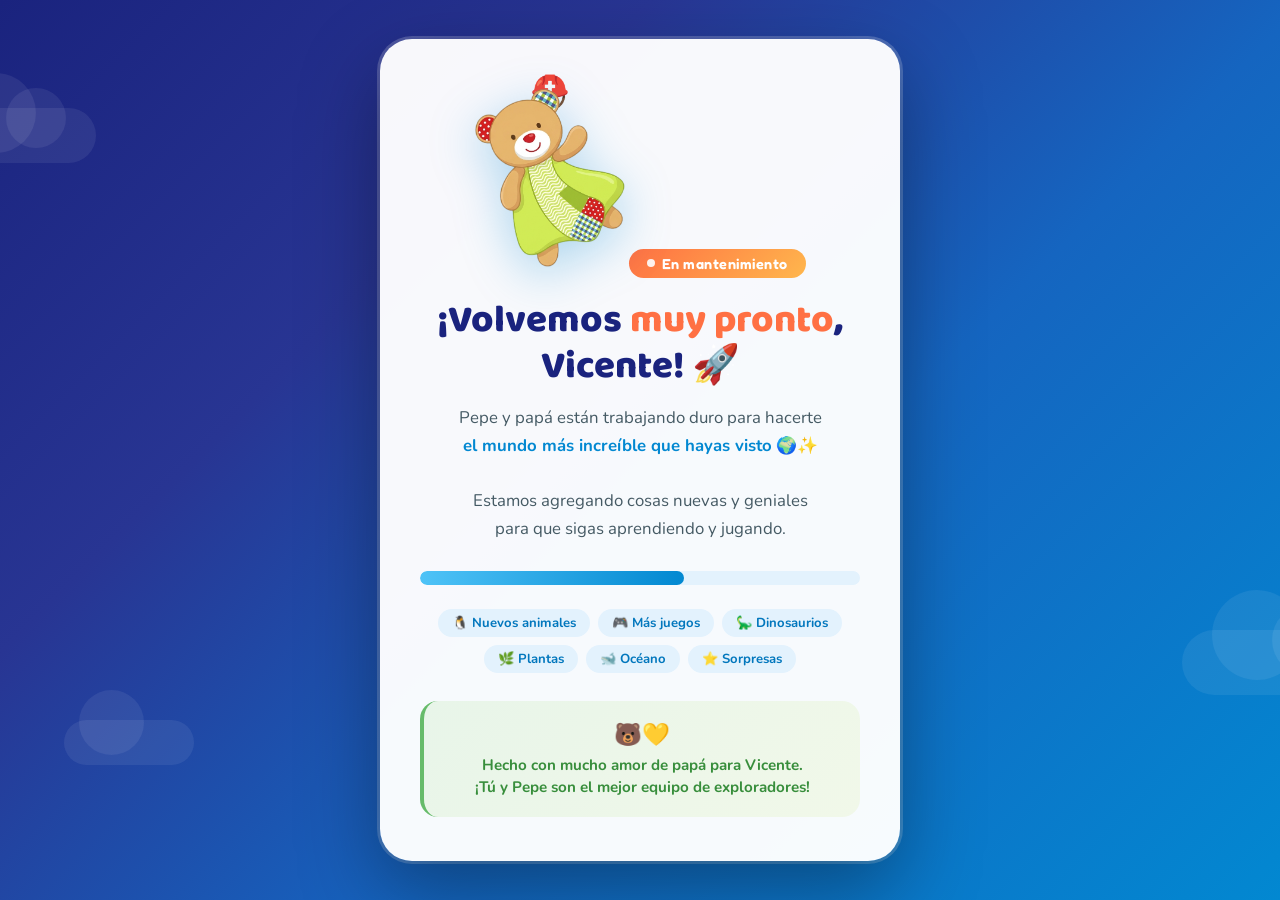
==== commit abf67dd8: "Activar mantenimiento" ====
--- a/index.html
+++ b/index.html
@@ -3,176 +3,307 @@
 <head>
   <meta charset="UTF-8">
   <meta name="viewport" content="width=device-width, initial-scale=1.0">
-  <meta name="description" content="El Mundo de Vicente - Página educativa interactiva sobre naturaleza, animales y ciencia para niños">
-  <title>🌎 El Mundo de Vicente</title>
-  <link rel="stylesheet" href="style.css">
-
+  <title>🔧 En Mantenimiento — El Mundo de Vicente</title>
+  <link rel="preconnect" href="https://fonts.googleapis.com">
+  <link href="https://fonts.googleapis.com/css2?family=Baloo+2:wght@700;800&family=Nunito:wght@600;700;800&family=Fredoka:wght@600&display=swap" rel="stylesheet">
   <style>
-    .seccion-menu {
-      background: linear-gradient(180deg, #E8F5E9 0%, #fff8e1 100%);
-      padding: 60px 0 80px;
-    }
-    .menu-titulo {
-      font-family: var(--font-titulo);
-      font-size: clamp(1.8rem, 4vw, 2.8rem);
-      color: var(--color-texto);
+    *, *::before, *::after { box-sizing: border-box; margin: 0; padding: 0; }
+
+    body {
+      min-height: 100vh;
+      display: flex;
+      align-items: center;
+      justify-content: center;
+      font-family: 'Nunito', sans-serif;
+      background: linear-gradient(135deg, #1a237e 0%, #283593 30%, #1565C0 60%, #0288D1 100%);
+      overflow: hidden;
+      position: relative;
+    }
+
+    /* ── Estrellas de fondo ── */
+    .estrellas { position: fixed; inset: 0; pointer-events: none; z-index: 0; }
+    .estrella {
+      position: absolute;
+      border-radius: 50%;
+      background: white;
+      animation: parpadear var(--dur) ease-in-out infinite;
+      opacity: 0;
+    }
+    @keyframes parpadear {
+      0%, 100% { opacity: 0; transform: scale(0.8); }
+      50%       { opacity: var(--op); transform: scale(1.2); }
+    }
+
+    /* ── Nubes decorativas ── */
+    .nube {
+      position: fixed;
+      background: rgba(255,255,255,0.07);
+      border-radius: 50px;
+      animation: flotar-nube 18s ease-in-out infinite;
+    }
+    .nube::before, .nube::after {
+      content: '';
+      position: absolute;
+      background: inherit;
+      border-radius: 50%;
+    }
+    .n1 { width: 160px; height: 55px; top: 12%; left: -5%; animation-duration: 22s; }
+    .n1::before { width: 80px; height: 80px; top: -35px; left: 20px; }
+    .n1::after  { width: 60px; height: 60px; top: -20px; left: 70px; }
+    .n2 { width: 200px; height: 65px; top: 70%; right: -8%; animation-duration: 26s; animation-delay: -8s; }
+    .n2::before { width: 90px; height: 90px; top: -40px; left: 30px; }
+    .n2::after  { width: 70px; height: 70px; top: -25px; left: 90px; }
+    .n3 { width: 130px; height: 45px; bottom: 15%; left: 5%; animation-duration: 20s; animation-delay: -4s; }
+    .n3::before { width: 65px; height: 65px; top: -30px; left: 15px; }
+    @keyframes flotar-nube {
+      0%, 100% { transform: translateX(0) translateY(0); }
+      33%       { transform: translateX(30px) translateY(-10px); }
+      66%       { transform: translateX(-20px) translateY(8px); }
+    }
+
+    /* ── Tarjeta principal ── */
+    .tarjeta {
+      position: relative;
+      z-index: 10;
+      background: rgba(255, 255, 255, 0.97);
+      border-radius: 32px;
+      padding: 50px 40px 44px;
+      max-width: 520px;
+      width: 90%;
       text-align: center;
-      margin-bottom: 8px;
-    }
-    .menu-subtitulo {
-      text-align: center;
-      color: var(--color-texto-claro);
-      font-size: 1.1rem;
-      margin-bottom: 40px;
-    }
-    .menu-grid {
-      display: grid;
-      grid-template-columns: repeat(auto-fill, minmax(230px, 1fr));
-      gap: 20px;
-      max-width: 1100px;
-      margin: 0 auto;
-      padding: 0 20px;
-    }
-    .menu-card {
+      box-shadow:
+        0 30px 80px rgba(0,0,0,0.35),
+        0 0 0 3px rgba(255,255,255,0.2);
+      animation: entrar 0.8s cubic-bezier(0.34,1.56,0.64,1) both;
+    }
+    @keyframes entrar {
+      from { opacity: 0; transform: translateY(40px) scale(0.9); }
+      to   { opacity: 1; transform: translateY(0) scale(1); }
+    }
+
+    /* ── Pepe ── */
+    .pepe-wrap {
+      position: relative;
+      display: inline-block;
+      margin-bottom: 10px;
+    }
+    .pepe-img {
+      width: 150px;
+      filter: drop-shadow(0 12px 24px rgba(2,136,209,0.3));
+      animation: flotar-pepe 3.5s ease-in-out infinite;
+    }
+    @keyframes flotar-pepe {
+      0%, 100% { transform: translateY(0) rotate(-2deg); }
+      50%       { transform: translateY(-14px) rotate(2deg); }
+    }
+    .casco {
+      position: absolute;
+      top: -18px; left: 50%;
+      transform: translateX(-50%);
+      font-size: 2rem;
+      animation: rotar-casco 4s ease-in-out infinite;
+    }
+    @keyframes rotar-casco {
+      0%, 100% { transform: translateX(-50%) rotate(-8deg); }
+      50%       { transform: translateX(-50%) rotate(8deg); }
+    }
+
+    /* ── Insignia ── */
+    .insignia {
+      display: inline-flex;
+      align-items: center;
+      gap: 7px;
+      background: linear-gradient(135deg, #FF7043, #FFB74D);
+      color: white;
+      border-radius: 50px;
+      padding: 6px 18px;
+      font-family: 'Fredoka', sans-serif;
+      font-size: 0.9rem;
+      font-weight: 600;
+      letter-spacing: 0.5px;
+      margin-bottom: 20px;
+      animation: pulsar-insignia 2s ease-in-out infinite;
+    }
+    @keyframes pulsar-insignia {
+      0%, 100% { box-shadow: 0 0 0 0 rgba(255,112,67,0.5); }
+      50%       { box-shadow: 0 0 0 8px rgba(255,112,67,0); }
+    }
+    .dot {
+      width: 8px; height: 8px;
+      background: rgba(255,255,255,0.9);
+      border-radius: 50%;
+      animation: parpadear-dot 1.2s ease-in-out infinite;
+    }
+    @keyframes parpadear-dot {
+      0%, 100% { opacity: 1; } 50% { opacity: 0.3; }
+    }
+
+    /* ── Textos ── */
+    h1 {
+      font-family: 'Baloo 2', cursive;
+      font-size: clamp(1.7rem, 5vw, 2.4rem);
+      font-weight: 800;
+      color: #1a237e;
+      margin-bottom: 14px;
+      line-height: 1.2;
+    }
+    h1 span { color: #FF7043; }
+
+    .mensaje {
+      color: #455a64;
+      font-size: 1.05rem;
+      line-height: 1.65;
+      margin-bottom: 28px;
+    }
+    .mensaje strong { color: #0288D1; }
+
+    /* ── Barra de progreso animada ── */
+    .barra-wrap {
+      background: #E3F2FD;
+      border-radius: 50px;
+      height: 14px;
+      overflow: hidden;
+      margin-bottom: 24px;
+    }
+    .barra {
+      height: 100%;
+      border-radius: 50px;
+      background: linear-gradient(90deg, #4FC3F7, #0288D1, #AB47BC, #FF7043);
+      background-size: 300% 100%;
+      animation: mover-barra 2.5s linear infinite;
+      width: 60%;
+    }
+    @keyframes mover-barra {
+      0%   { background-position: 0% 50%; }
+      100% { background-position: 300% 50%; }
+    }
+
+    /* ── Tags de trabajo ── */
+    .trabajos {
       display: flex;
-      flex-direction: column;
-      align-items: center;
-      text-align: center;
-      border-radius: 24px;
-      padding: 30px 20px 24px;
-      color: white;
-      text-decoration: none;
-      box-shadow: 0 8px 30px rgba(0,0,0,0.15);
-      transition: transform 0.25s cubic-bezier(0.34,1.56,0.64,1), box-shadow 0.25s;
-    }
-    .menu-card:hover {
-      transform: translateY(-8px) scale(1.03);
-      box-shadow: 0 16px 40px rgba(0,0,0,0.22);
-    }
-    .menu-card-emoji  { font-size: 3rem; margin-bottom: 10px; }
-    .menu-card-titulo { font-family: var(--font-titulo); font-size: 1.4rem; font-weight: 800; margin-bottom: 8px; }
-    .menu-card-desc   { font-size: 0.88rem; opacity: 0.9; margin-bottom: 14px; line-height: 1.4; }
-    .menu-card-btn    { background: rgba(255,255,255,0.25); border-radius: 50px; padding: 7px 18px; font-size: 0.85rem; font-weight: 700; border: 1px solid rgba(255,255,255,0.4); }
-    .nav-activo { background: rgba(255,255,255,0.25) !important; border-radius: 8px; }
+      flex-wrap: wrap;
+      gap: 8px;
+      justify-content: center;
+      margin-bottom: 28px;
+    }
+    .tag {
+      background: #E3F2FD;
+      color: #0277BD;
+      border-radius: 50px;
+      padding: 5px 14px;
+      font-size: 0.82rem;
+      font-weight: 700;
+    }
+
+    /* ── Firma de papá ── */
+    .firma {
+      background: linear-gradient(135deg, #E8F5E9, #F1F8E9);
+      border-radius: 18px;
+      padding: 18px 22px;
+      border-left: 4px solid #66BB6A;
+    }
+    .firma p {
+      color: #388E3C;
+      font-size: 0.95rem;
+      font-weight: 700;
+      line-height: 1.5;
+    }
+    .firma .corazon {
+      font-size: 1.4rem;
+      display: block;
+      margin-bottom: 4px;
+      animation: latir 1s ease-in-out infinite;
+    }
+    @keyframes latir {
+      0%, 100% { transform: scale(1); }
+      50%       { transform: scale(1.2); }
+    }
+
+    /* ── Responsive ── */
+    @media (max-width: 480px) {
+      .tarjeta { padding: 36px 24px 32px; }
+      .pepe-img { width: 120px; }
+    }
   </style>
-  <script>
-    if (localStorage.getItem('bienvenidaVisto')) {
-      document.documentElement.classList.add('bienvenida-ocultar');
-    }
-  </script>
 </head>
 <body>
 
-<!-- ========== PANTALLA DE BIENVENIDA ========== -->
-<div id="pantalla-bienvenida">
-  <div class="bienvenida-nubes">
-    <div class="nube nube-1"></div>
-    <div class="nube nube-2"></div>
-    <div class="nube nube-3"></div>
-  </div>
-  <span class="estrella-deco">⭐</span>
-  <span class="estrella-deco">🌟</span>
-  <span class="estrella-deco">✨</span>
-  <span class="estrella-deco">⭐</span>
-  <span class="estrella-deco">🌟</span>
-  <span class="estrella-deco">✨</span>
-  <div class="bienvenida-contenido">
-    <img src="img/general/pepe-vienvenida.png" alt="Pepe te da la bienvenida" class="pepe-bienvenida">
-    <h1 class="bienvenida-titulo">¡Bienvenido, hijo!</h1>
-    <p class="bienvenida-subtitulo">Pepe y tú van a explorar un mundo increíble 🌍</p>
-    <button class="btn-explorar" onclick="cerrarBienvenida()">
-      <span class="emoji-cohete">🚀</span> ¡Vamos a Explorar!
-    </button>
-  </div>
+<!-- Estrellas -->
+<div class="estrellas" id="estrellas"></div>
+
+<!-- Nubes -->
+<div class="nube n1"></div>
+<div class="nube n2"></div>
+<div class="nube n3"></div>
+
+<!-- Tarjeta -->
+<div class="tarjeta">
+
+  <!-- Pepe con casco de constructor -->
+  <div class="pepe-wrap">
+    <span class="casco">⛑️</span>
+    <img src="img/general/png-pepe.png" alt="Pepe" class="pepe-img">
+  </div>
+
+  <!-- Estado -->
+  <div class="insignia">
+    <span class="dot"></span>
+    En mantenimiento
+  </div>
+
+  <!-- Título -->
+  <h1>¡Volvemos <span>muy pronto</span>, Vicente! 🚀</h1>
+
+  <!-- Mensaje -->
+  <p class="mensaje">
+    Pepe y papá están trabajando duro para hacerte<br>
+    <strong>el mundo más increíble que hayas visto</strong> 🌍✨<br><br>
+    Estamos agregando cosas nuevas y geniales<br>
+    para que sigas aprendiendo y jugando.
+  </p>
+
+  <!-- Barra de progreso -->
+  <div class="barra-wrap">
+    <div class="barra"></div>
+  </div>
+
+  <!-- Tags de lo que se está haciendo -->
+  <div class="trabajos">
+    <span class="tag">🐧 Nuevos animales</span>
+    <span class="tag">🎮 Más juegos</span>
+    <span class="tag">🦕 Dinosaurios</span>
+    <span class="tag">🌿 Plantas</span>
+    <span class="tag">🐋 Océano</span>
+    <span class="tag">⭐ Sorpresas</span>
+  </div>
+
+  <!-- Firma -->
+  <div class="firma">
+    <span class="corazon">🐻💛</span>
+    <p>Hecho con mucho amor de papá para Vicente.<br>
+    ¡Tú y Pepe son el mejor equipo de exploradores!</p>
+  </div>
+
 </div>
 
-
-<!-- ========== NAVEGACIÓN ========== -->
-<nav class="nav-principal" id="nav">
-  <div class="nav-contenido">
-    <a href="#" class="nav-logo">
-      <img src="img/general/png-pepe.png" alt="Pepe">
-      <span class="nav-logo-texto">Mundo de Vicente</span>
-    </a>
-    <button class="nav-hamburguesa" id="btnHamburguesa" onclick="toggleMenu()" aria-label="Abrir menú">☰</button>
-    <ul class="nav-menu" id="navMenu">
-      <li><a href="fauna/index.html"><span class="nav-emoji">🐧</span> Fauna</a></li>
-      <li><a href="flora/index.html"><span class="nav-emoji">🌿</span> Flora</a></li>
-      <li><a href="carnivoras/index.html"><span class="nav-emoji">🪴</span> Carnívoras</a></li>
-      <li><a href="dinosaurios/index.html"><span class="nav-emoji">🦕</span> Dinosaurios</a></li>
-      <li><a href="insectos/index.html"><span class="nav-emoji">🦋</span> Insectos</a></li>
-      <li><a href="marinos/index.html"><span class="nav-emoji">🐋</span> Océano</a></li>
-      <li><a href="mascotas/index.html"><span class="nav-emoji">🐱</span> Mascotas</a></li>
-      <li><a href="arboles/index.html"><span class="nav-emoji">🌳</span> Árboles</a></li>
-      <li><a href="octonautas/index.html"><span class="nav-emoji">🚢</span> Octonautas</a></li>
-      <li><a href="juegos/index.html"><span class="nav-emoji">🎮</span> Zona de Juegos</a></li>
-    </ul>
-  </div>
-</nav>
-
-<!-- ========== HERO ========== -->
-<header class="hero">
-  <div class="hero-burbujas">
-    <div class="burbuja"></div><div class="burbuja"></div><div class="burbuja"></div>
-    <div class="burbuja"></div><div class="burbuja"></div><div class="burbuja"></div>
-  </div>
-  <div class="hero-contenido">
-    <img src="img/general/png-pepe.png" alt="Pepe" class="hero-pepe">
-    <h1 class="hero-titulo">🌎 !hola chancho¡🌎<br>🌎¡Explora el Mundo con Pepe! 🌎</h1>
-    
-    <!-- Botón de Audio Personalizado de Papá -->
-    <button class="btn-audio-especial" id="btnAudioPapa" onclick="reproducirAudioPapa()">
-      🔊 ¡Escucha el saludo de Papá!
-    </button>
-    
-    <p class="hero-subtitulo">Descubre los animales, plantas y secretos más increíbles de Punta Arenas, la Patagonia y todo el planeta</p>
-  </div>
-  <svg class="hero-montaña" viewBox="0 0 1440 200" preserveAspectRatio="none" style="position:absolute;bottom:0;width:100%">
-    <path fill="#E8F5E9" d="M0,120 C200,40 400,160 600,80 C800,0 1000,140 1200,60 C1300,20 1400,80 1440,50 L1440,200 L0,200 Z"></path>
-  </svg>
-</header>
-
-<footer class="footer">
-  <svg class="footer-onda" viewBox="0 0 1440 60" preserveAspectRatio="none">
-    <path fill="#FF7043" d="M0,30 C240,60 480,0 720,30 C960,60 1200,0 1440,30 L1440,0 L0,0 Z"></path>
-  </svg>
-  <div class="footer-contenido">
-    <button class="btn-narrador-footer" 
-      onclick="leerTexto('Hecho con mucho amor de papá para Vicente. Sigue explorando, aprendiendo y descubriendo el mundo. Pepe y tú son el mejor equipo de exploradores hijo. Te amo mucho chancho.', this)"
-      title="Escuchar mensaje">
-      <span class="icono-voz">🔊</span> Escuchar Mensaje
-    </button>
-    <h3>🌟 Hecho con mucho amor de papá para Vicente 🌟</h3>
-    <p>🌎Sigue explorando, aprendiendo y descubriendo el mundo 🌎</p>
-    <p style="margin-top:15px; opacity:0.6;">🐻💛Pepe y tú son el mejor equipo de exploradores hijo 🐻💛<br>🐻💛Te amo mucho chancho🐻💛</p>
-    <img src="img/general/png-pepe.png" alt="Pepe" class="footer-pepe">
-  </div>
-</footer>
-
-
-<div class="pepe-guia" id="pepeGuia">
-  <div class="pepe-tooltip" id="pepeTooltip">¡Haz clic en las secciones para aprender cosas nuevas! 🌟</div>
-  <img src="img/general/png-pepe.png" alt="Pepe guía">
-</div>
-
-<!-- ========== CONTROLES FLOTANTES ========== -->
-<div class="control-narrador" id="controlNarrador">
-  <button id="btnPausarNarrador" onclick="togglePausarNarrador()" title="Pausar/Continuar lectura">⏸️</button>
-  <button id="btnDetenerNarrador" onclick="detenerNarrador()" title="Detener la lectura">⏹️</button>
-</div>
-
-<button class="btn-subir" id="btnSubir" onclick="subirArriba()" title="Volver al inicio">⬆️</button>
-
-<!-- ========== LIGHTBOX MODAL ========== -->
-<div class="lightbox-modal" id="lightboxModal" onclick="cerrarLightbox()">
-  <span class="lightbox-cerrar" title="Cerrar">&times;</span>
-  <img class="lightbox-img" id="lightboxImg" src="" alt="Imagen ampliada">
-  <div class="lightbox-caption" id="lightboxCaption"></div>
-</div>
-
-<script src="script.js"></script>
+<script>
+  // Generar estrellas aleatorias
+  const contenedor = document.getElementById('estrellas');
+  for (let i = 0; i < 80; i++) {
+    const s = document.createElement('div');
+    s.className = 'estrella';
+    const size = Math.random() * 3 + 1;
+    s.style.cssText = `
+      width:${size}px; height:${size}px;
+      top:${Math.random()*100}%;
+      left:${Math.random()*100}%;
+      --dur:${(Math.random()*3+2).toFixed(1)}s;
+      --op:${(Math.random()*0.6+0.2).toFixed(2)};
+      animation-delay:-${(Math.random()*5).toFixed(1)}s;
+    `;
+    contenedor.appendChild(s);
+  }
+</script>
+
 </body>
 </html>
-
-</body>
-</html>
